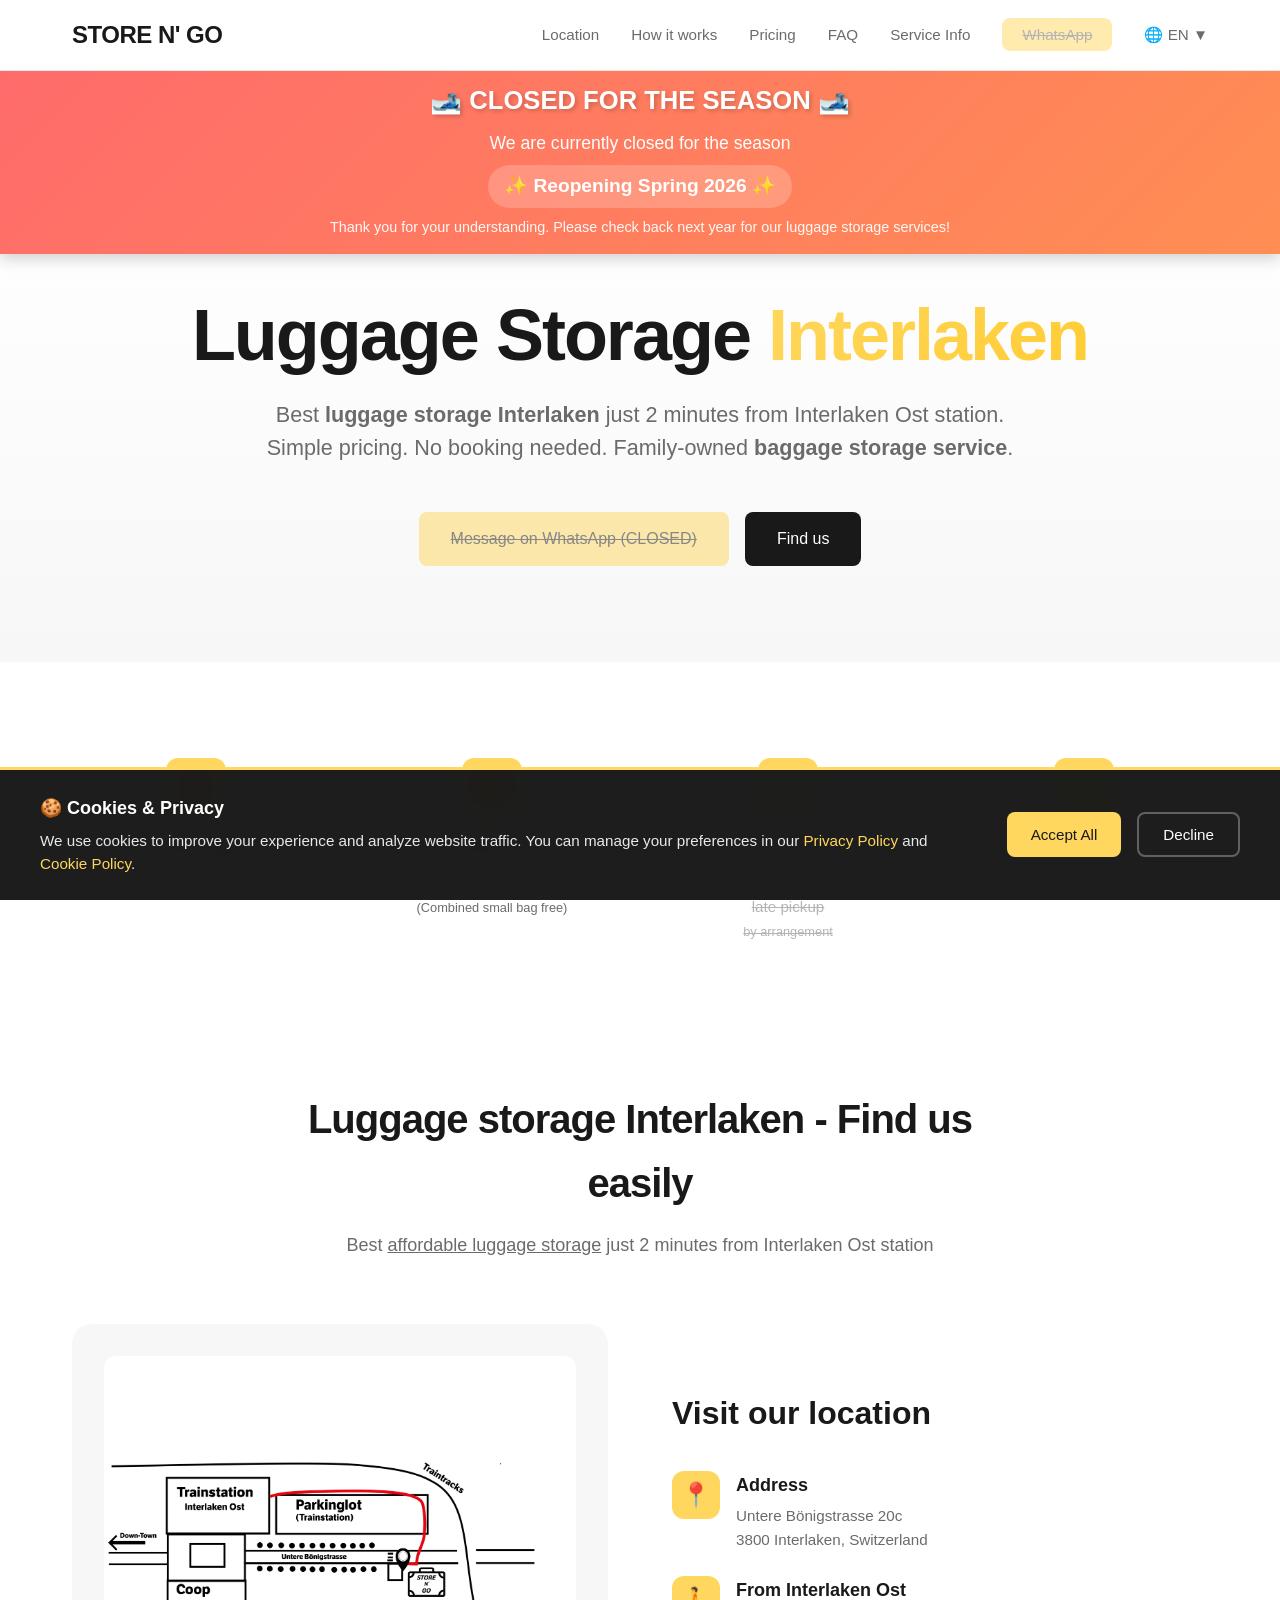
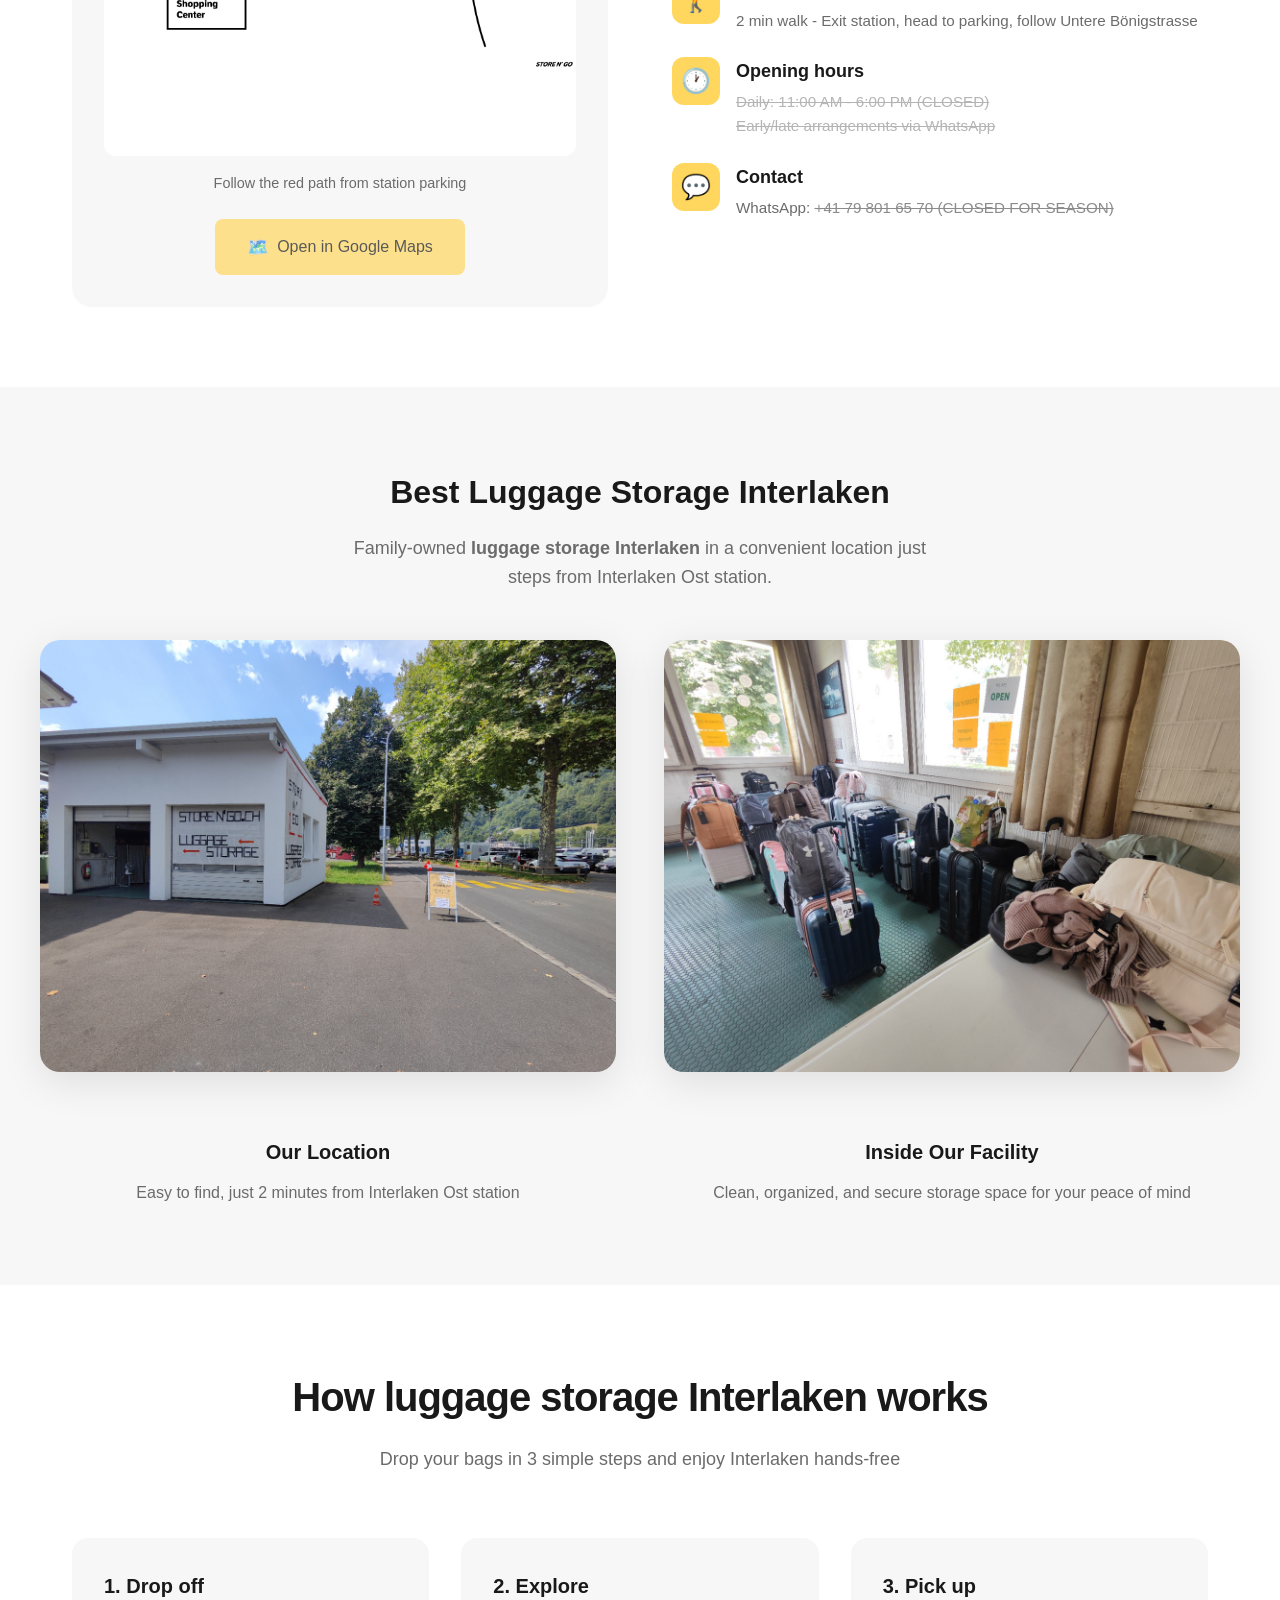
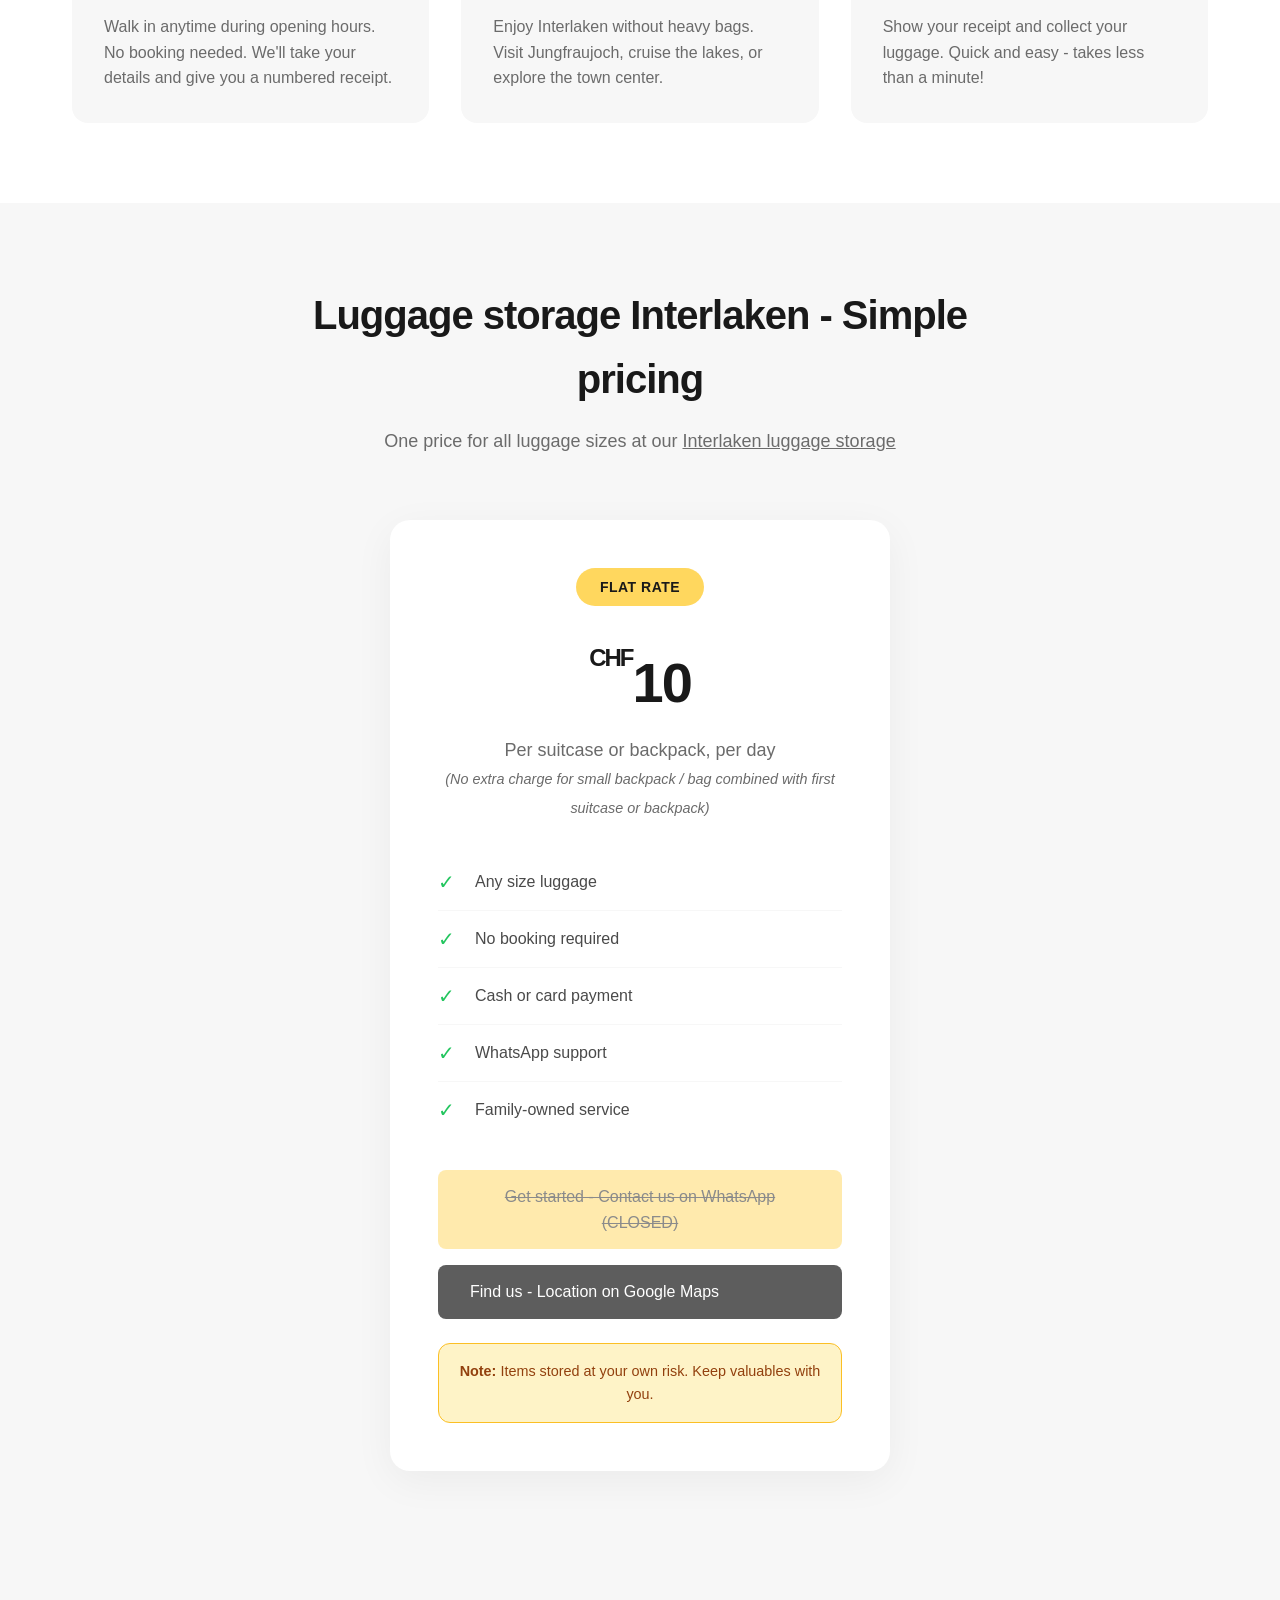
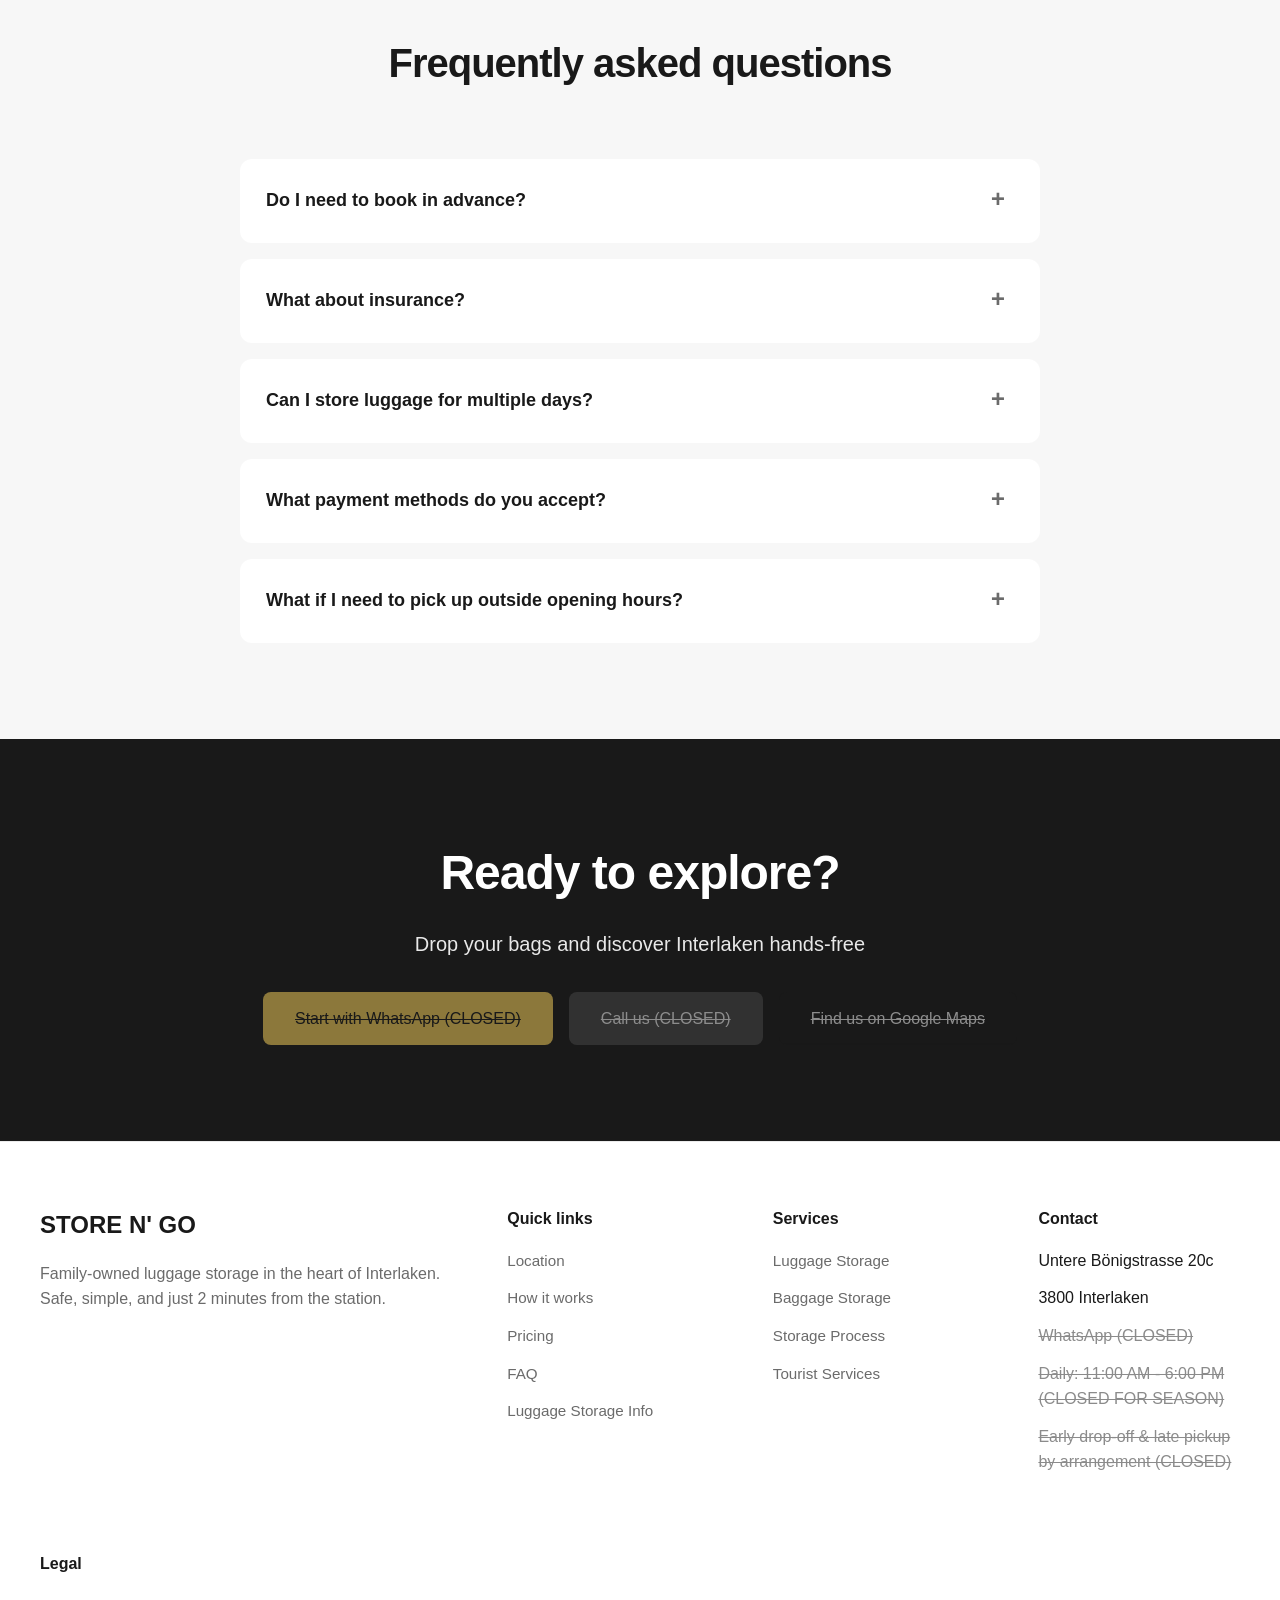
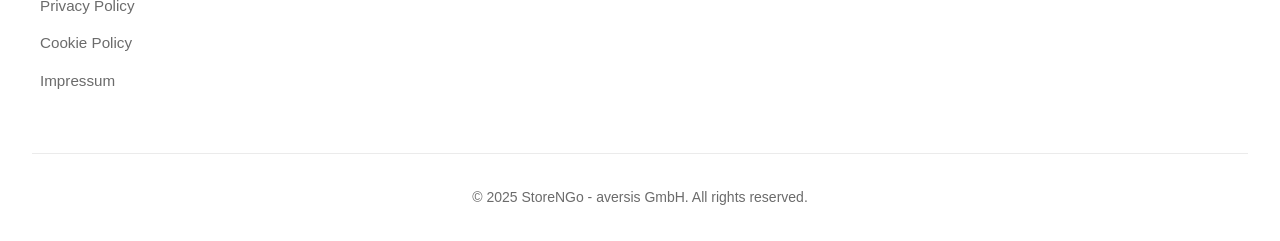
==== index.html @ 25ed2916 "Complete closure fixes and mobile optimization - Removed duplicate text from English banner - Added " ====
<!DOCTYPE html>
<html lang="en">
<head>
    <meta charset="UTF-8">
    <meta name="viewport" content="width=device-width, initial-scale=1.0, maximum-scale=5.0">
    <meta name="mobile-web-app-capable" content="yes">
    <meta name="apple-mobile-web-app-capable" content="yes">
    <title>Luggage Storage Interlaken | StoreNGo - From CHF 10 Small Bags Free | 2 Min from Station</title>
    <meta name="description" content="Best luggage storage Interlaken! CHF 10 per suitcase/backpack + small bags free. Just 2 minutes from Interlaken Ost station. Family-owned, safe storage, no booking required. Open daily 11am-6pm.">
    <meta name="keywords" content="luggage storage interlaken, baggage storage interlaken, interlaken luggage storage, luggage storage interlaken ost, bag storage interlaken, interlaken baggage storage, gepäckaufbewahrung interlaken, luggage lockers interlaken, suitcase storage interlaken, tourist luggage service">
    
    <!-- SEO Geographic Meta Tags -->
    <meta name="geo.region" content="CH-BE">
    <meta name="geo.placename" content="Interlaken">
    <meta name="geo.position" content="46.686312;7.863188">
    <meta name="ICBM" content="46.686312, 7.863188">
    
    <!-- Canonical Link -->
    <link rel="canonical" href="https://store-n-go.com">
    
    <!-- Google tag (gtag.js) -->
    <script async src="https://www.googletagmanager.com/gtag/js?id=AW-17403698472"></script>
    <script>
        window.dataLayer = window.dataLayer || [];
        function gtag(){dataLayer.push(arguments);}
        gtag('js', new Date());
        
        // Check cookie consent before initializing Google Analytics
        if (localStorage.getItem('cookieConsent') === 'accepted') {
            gtag('config', 'AW-17403698472');
        }
    </script>
    
    <!-- Favicon -->
    <link rel="icon" type="image/png" href="/favicon-96x96.png" sizes="96x96" />
    <link rel="icon" type="image/svg+xml" href="/favicon.svg" />
    <link rel="shortcut icon" href="/favicon.ico" />
    <link rel="apple-touch-icon" sizes="180x180" href="/apple-touch-icon.png" />
    <meta name="apple-mobile-web-app-title" content="StoreNGo" />
    <link rel="manifest" href="/site.webmanifest" />
    
    <!-- Open Graph Meta Tags -->
    <meta property="og:title" content="Luggage Storage Interlaken | StoreNGo - Best Bag Storage | From CHF 10 Small Bags Free">
    <meta property="og:description" content="Best luggage storage Interlaken just 2 minutes from Interlaken Ost station. CHF 10 per item + small bags free. Safe luggage storage Interlaken service.">
    <meta property="og:url" content="https://storengo.ch">
    <meta property="og:type" content="website">
    <meta property="og:image" content="https://storengo.ch/store-building.jpg">
    
    <!-- Schema.org Structured Data -->
    <script type="application/ld+json">
    {
        "@context": "https://schema.org",
        "@type": "LocalBusiness",
        "name": "StoreNGo Luggage Storage Interlaken",
        "url": "https://storengo.ch",
        "telephone": "+41798016570",
        "priceRange": "CHF 10",
        "currenciesAccepted": "CHF",
        "paymentAccepted": "Cash, Credit Card",
        "address": {
            "@type": "PostalAddress",
            "streetAddress": "Untere Bönigstrasse 20c",
            "addressLocality": "Interlaken",
            "postalCode": "3800",
            "addressCountry": "CH",
            "addressRegion": "Bern"
        },
        "geo": {
            "@type": "GeoCoordinates",
            "latitude": 46.686312,
            "longitude": 7.863188
        },
        "openingHoursSpecification": [{
            "@type": "OpeningHoursSpecification",
            "dayOfWeek": ["Monday", "Tuesday", "Wednesday", "Thursday", "Friday", "Saturday", "Sunday"],
            "opens": "11:00",
            "closes": "18:00"
        }],
        "aggregateRating": {
            "@type": "AggregateRating",
            "ratingValue": "5.0",
            "reviewCount": "15"
        },
        "description": "Safe luggage storage just 2 minutes from Interlaken Ost station. CHF 10 per bag. Early drop-off and late pickup possible via WhatsApp arrangement.",
        "image": "https://storengo.ch/store-building.jpg",
        "sameAs": [
            "https://wa.me/41798016570",
            "https://luggage-storage.ch",
            "https://interlaken-luggage.ch", 
            "https://luggage-storage-interlaken.ch"
        ],
        "serviceArea": {
            "@type": "GeoCircle",
            "geoMidpoint": {
                "@type": "GeoCoordinates",
                "latitude": 46.686312,
                "longitude": 7.863188
            },
            "geoRadius": "10000"
        },
        "hasOfferCatalog": {
            "@type": "OfferCatalog",
            "name": "Luggage Storage Services",
            "itemListElement": [{
                "@type": "Offer",
                "itemOffered": {
                    "@type": "Service",
                    "name": "Luggage Storage",
                    "description": "Secure daily luggage storage service"
                },
                "price": "10",
                "priceCurrency": "CHF",
                "availability": "https://schema.org/InStock"
            }]
        }
    }
    </script>
    
    <!-- Additional Tourism Schema -->
    <script type="application/ld+json">
    {
        "@context": "https://schema.org",
        "@type": "TouristInformationCenter", 
        "name": "Store N Go Luggage Storage Interlaken",
        "alternateName": ["StoreNGo", "Store'N'Go", "Luggage Storage Interlaken"],
        "url": "https://storengo.ch",
        "sameAs": [
            "https://luggage-storage.ch",
            "https://interlaken-luggage.ch", 
            "https://luggage-storage-interlaken.ch",
            "https://wa.me/41798016570"
        ],
        "serves": {
            "@type": "City",
            "name": "Interlaken",
            "containedInPlace": {
                "@type": "Country", 
                "name": "Switzerland"
            }
        },
        "keywords": "luggage storage, baggage storage, tourist services, Interlaken"
    }
    </script>
    
    <style>
        * {
            margin: 0;
            padding: 0;
            box-sizing: border-box;
        }
        
        :root {
            --yellow: #ffd75e;
            --yellow-hover: #ffcc33;
            --dark: #191919;
            --gray-dark: #4a4a4a;
            --gray: #6b6b6b;
            --gray-light: #f7f7f7;
            --white: #ffffff;
            --border-light: #f0f0f0;
            --max-width: 1200px;
        }
        
        body {
            font-family: -apple-system, BlinkMacSystemFont, "Segoe UI", Roboto, "Helvetica Neue", Arial, sans-serif;
            color: var(--dark);
            line-height: 1.6;
            overflow-x: hidden;
            -webkit-text-size-adjust: 100%;
            -ms-text-size-adjust: 100%;
        }
        
        /* Cookie Banner Styles */
        .cookie-banner {
            position: fixed;
            bottom: 0;
            left: 0;
            right: 0;
            background: rgba(25, 25, 25, 0.98);
            backdrop-filter: blur(10px);
            color: white;
            padding: 1.5rem 2rem;
            z-index: 10000;
            transform: translateY(100%);
            transition: transform 0.3s ease-in-out;
            border-top: 3px solid var(--yellow);
        }
        
        .cookie-banner.show {
            transform: translateY(0);
        }
        
        .cookie-banner-content {
            max-width: var(--max-width);
            margin: 0 auto;
            display: flex;
            align-items: center;
            justify-content: space-between;
            gap: 2rem;
        }
        
        .cookie-banner-text {
            flex: 1;
        }
        
        .cookie-banner-text h4 {
            font-size: 1.125rem;
            margin-bottom: 0.5rem;
            font-weight: 600;
        }
        
        .cookie-banner-text p {
            font-size: 0.95rem;
            color: rgba(255, 255, 255, 0.9);
            line-height: 1.5;
        }
        
        .cookie-banner-text a {
            color: var(--yellow);
            text-decoration: none;
        }
        
        .cookie-banner-text a:hover {
            text-decoration: underline;
        }
        
        .cookie-banner-buttons {
            display: flex;
            gap: 1rem;
            flex-shrink: 0;
        }
        
        .cookie-btn {
            padding: 0.75rem 1.5rem;
            border: none;
            border-radius: 8px;
            font-weight: 500;
            cursor: pointer;
            transition: all 0.2s;
            font-size: 0.95rem;
            white-space: nowrap;
        }
        
        .cookie-btn-accept {
            background: var(--yellow);
            color: var(--dark);
        }
        
        .cookie-btn-accept:hover {
            background: var(--yellow-hover);
            transform: translateY(-1px);
        }
        
        .cookie-btn-decline {
            background: transparent;
            color: white;
            border: 2px solid rgba(255, 255, 255, 0.3);
        }
        
        .cookie-btn-decline:hover {
            background: rgba(255, 255, 255, 0.1);
            border-color: rgba(255, 255, 255, 0.5);
        }
        
        @media (max-width: 768px) {
            .cookie-banner {
                padding: 1.25rem 1rem;
            }
            
            .cookie-banner-content {
                flex-direction: column;
                text-align: center;
                gap: 1.5rem;
            }
            
            .cookie-banner-buttons {
                width: 100%;
                justify-content: center;
                flex-wrap: wrap;
            }
            
            .cookie-btn {
                flex: 1;
                min-width: 120px;
            }
        }
        
        /* Navigation */
        nav {
            position: fixed;
            top: 0;
            width: 100%;
            background: rgba(255, 255, 255, 0.98);
            backdrop-filter: blur(10px);
            z-index: 1000;
            border-bottom: 1px solid rgba(0, 0, 0, 0.08);
        }
        
        .nav-container {
            max-width: var(--max-width);
            margin: 0 auto;
            padding: 1rem 2rem;
            display: flex;
            justify-content: space-between;
            align-items: center;
        }
        
        .logo {
            font-size: 1.5rem;
            font-weight: 700;
            letter-spacing: -0.5px;
            color: var(--dark);
            text-decoration: none;
            transition: color 0.2s;
        }
        
        .logo:hover {
            color: var(--gray-dark);
        }
        
        .nav-links {
            display: flex;
            gap: 2rem;
            list-style: none;
            align-items: center;
        }
        
        .nav-links a {
            color: var(--gray);
            text-decoration: none;
            font-size: 0.95rem;
            transition: color 0.2s;
        }
        
        .nav-links a:hover {
            color: var(--dark);
        }
        
        .nav-cta {
            background: var(--yellow);
            color: var(--dark);
            padding: 0.5rem 1.25rem;
            border-radius: 8px;
            text-decoration: none;
            font-weight: 500;
            transition: all 0.2s;
            font-size: 0.95rem;
        }
        
        .nav-cta:hover {
            background: var(--yellow-hover);
            transform: translateY(-1px);
        }
        
        /* Language Switcher */
        .language-switcher {
            position: relative;
            display: inline-block;
        }
        
        .lang-toggle {
            color: var(--dark);
            text-decoration: none;
            font-size: 0.9rem;
            cursor: pointer;
        }
        
        .lang-dropdown {
            display: none;
            position: absolute;
            top: 100%;
            right: 0;
            background: white;
            border: 1px solid #ddd;
            border-radius: 8px;
            box-shadow: 0 4px 6px rgba(0,0,0,0.1);
            min-width: 150px;
            z-index: 1000;
        }
        
        .language-switcher:hover .lang-dropdown {
            display: block;
        }
        
        .lang-option {
            display: block;
            padding: 8px 12px;
            color: var(--dark);
            text-decoration: none;
            font-size: 0.9rem;
            transition: background-color 0.2s;
        }
        
        .lang-option:hover {
            background-color: var(--gray-light);
        }
        
        .lang-option.active {
            background-color: var(--yellow);
            font-weight: 500;
        }
        
        /* Hero Section */
        .hero {
            margin-top: 80px;
            padding: 6rem 2rem;
            text-align: center;
            background: linear-gradient(to bottom, var(--white) 0%, var(--gray-light) 100%);
        }
        
        .hero-content {
            max-width: 900px;
            margin: 0 auto;
        }
        
        .hero h1 {
            font-size: clamp(2.5rem, 6vw, 4.5rem);
            font-weight: 700;
            line-height: 1.1;
            margin-bottom: 1.5rem;
            letter-spacing: -2px;
        }
        
        .hero h1 span {
            background: linear-gradient(135deg, var(--yellow) 0%, var(--yellow-hover) 100%);
            -webkit-background-clip: text;
            -webkit-text-fill-color: transparent;
            background-clip: text;
        }
        
        .hero-subtitle {
            font-size: 1.35rem;
            color: var(--gray);
            margin-bottom: 3rem;
            font-weight: 400;
            line-height: 1.5;
        }
        
        .hero-buttons {
            display: flex;
            gap: 1rem;
            justify-content: center;
            flex-wrap: wrap;
        }
        
        .btn {
            padding: 0.875rem 2rem;
            border-radius: 8px;
            text-decoration: none;
            font-weight: 500;
            transition: all 0.2s;
            display: inline-flex;
            align-items: center;
            gap: 0.5rem;
            font-size: 1rem;
        }
        
        .btn-primary {
            background: var(--yellow);
            color: var(--dark);
        }
        
        .btn-primary:hover {
            background: var(--yellow-hover);
            transform: translateY(-2px);
        }
        
        .btn-secondary {
            background: var(--dark);
            color: var(--white);
        }
        
        .btn-secondary:hover {
            background: var(--gray-dark);
            transform: translateY(-2px);
        }
        
        /* Features Grid */
        .features {
            padding: 4rem 2rem;
            max-width: var(--max-width);
            margin: 0 auto;
        }
        
        .features-grid {
            display: grid;
            grid-template-columns: repeat(4, 1fr);
            gap: 3rem;
            margin-top: 2rem;
        }
        
        .feature {
            text-align: center;
        }
        
        .feature-icon {
            width: 60px;
            height: 60px;
            margin: 0 auto 1rem;
            background: var(--yellow);
            border-radius: 12px;
            display: flex;
            align-items: center;
            justify-content: center;
            font-size: 1.5rem;
            color: var(--dark);
        }
        
        .feature-icon span {
            display: flex;
            align-items: center;
            justify-content: center;
        }
        
        @media (max-width: 768px) {
            .feature-icon {
                width: 80px;
                height: 80px;
                font-size: 2rem;
            }
        }
        
        .feature h3 {
            font-size: 1.125rem;
            margin-bottom: 0.5rem;
            font-weight: 600;
        }
        
        .feature p {
            color: var(--gray);
            font-size: 0.95rem;
        }
        
        /* Main Content Section */
        .content-section {
            padding: 5rem 2rem;
            max-width: var(--max-width);
            margin: 0 auto;
        }
        
        .section-header {
            max-width: 700px;
            margin: 0 auto 4rem;
            text-align: center;
        }
        
        .section-header h2 {
            font-size: 2.5rem;
            font-weight: 700;
            margin-bottom: 1rem;
            letter-spacing: -1px;
        }
        
        .section-header p {
            font-size: 1.125rem;
            color: var(--gray);
            line-height: 1.6;
        }
        
        /* Service Cards */
        .services-grid {
            display: grid;
            grid-template-columns: repeat(3, 1fr);
            gap: 2rem;
        }
        
        .service-card {
            background: var(--gray-light);
            border-radius: 16px;
            padding: 2rem;
            transition: all 0.3s;
            position: relative;
            overflow: hidden;
        }
        
        .service-card::before {
            content: '';
            position: absolute;
            top: 0;
            left: 0;
            right: 0;
            height: 4px;
            background: var(--yellow);
            transform: scaleX(0);
            transition: transform 0.3s;
            transform-origin: left;
        }
        
        .service-card:hover {
            transform: translateY(-4px);
            background: var(--yellow);
        }
        
        .service-card:hover::before {
            transform: scaleX(1);
        }
        
        .service-card:hover h3,
        .service-card:hover p {
            color: var(--dark);
        }
        
        .service-card h3 {
            font-size: 1.25rem;
            margin-bottom: 0.75rem;
            font-weight: 600;
            transition: color 0.3s;
        }
        
        .service-card p {
            color: var(--gray);
            line-height: 1.6;
            transition: color 0.3s;
        }
        
        /* Pricing Section */
        .pricing {
            background: var(--gray-light);
            padding: 5rem 2rem;
        }
        
        .pricing-container {
            max-width: 500px;
            margin: 0 auto;
            background: var(--white);
            border-radius: 20px;
            padding: 3rem;
            text-align: center;
            box-shadow: 0 10px 40px rgba(0, 0, 0, 0.05);
        }
        
        .price-tag {
            display: inline-block;
            background: var(--yellow);
            color: var(--dark);
            padding: 0.5rem 1.5rem;
            border-radius: 30px;
            font-weight: 600;
            margin-bottom: 2rem;
            font-size: 0.875rem;
            text-transform: uppercase;
            letter-spacing: 0.5px;
        }
        
        .price {
            font-size: 3.5rem;
            font-weight: 700;
            margin-bottom: 0.5rem;
            letter-spacing: -2px;
        }
        
        .price sup {
            font-size: 1.5rem;
            position: relative;
            top: -1rem;
        }
        
        .price-description {
            color: var(--gray);
            margin-bottom: 2rem;
            font-size: 1.125rem;
        }
        
        .price-features {
            list-style: none;
            text-align: left;
            margin-bottom: 2rem;
        }
        
        .price-features li {
            padding: 0.75rem 0;
            display: flex;
            align-items: center;
            gap: 0.75rem;
            color: var(--gray-dark);
            border-bottom: 1px solid var(--gray-light);
        }
        
        .price-features li:last-child {
            border-bottom: none;
        }
        
        .check {
            color: #22c55e;
            font-size: 1.25rem;
            margin-right: 8px;
        }
        
        .warning {
            background: #fef3c7;
            border: 1px solid #fbbf24;
            border-radius: 12px;
            padding: 1rem;
            margin-top: 1.5rem;
        }
        
        .warning p {
            color: #92400e;
            font-size: 0.9rem;
            margin: 0;
        }
        
        /* Location Section */
        .location {
            padding: 5rem 2rem;
            max-width: var(--max-width);
            margin: 0 auto;
        }
        
        .location-content {
            display: grid;
            grid-template-columns: 1fr 1fr;
            gap: 4rem;
            align-items: center;
        }
        
        .map-container {
            background: var(--gray-light);
            border-radius: 20px;
            padding: 2rem;
            text-align: center;
        }
        
        .map-placeholder {
            background: white;
            height: 400px;
            border-radius: 12px;
            display: flex;
            align-items: center;
            justify-content: center;
            color: var(--gray);
            margin-bottom: 1rem;
            overflow: hidden;
        }
        
        .map-placeholder img {
            width: 100%;
            height: 100%;
            object-fit: contain;
            border-radius: 12px;
        }
        
        @media (max-width: 768px) {
            .map-placeholder {
                height: 300px;
            }
        }
        
        .location-details h3 {
            font-size: 2rem;
            margin-bottom: 2rem;
            font-weight: 700;
        }
        
        .location-item {
            display: flex;
            gap: 1rem;
            margin-bottom: 1.5rem;
            align-items: start;
        }
        
        .location-icon {
            width: 48px;
            height: 48px;
            background: var(--yellow);
            border-radius: 12px;
            display: flex;
            align-items: center;
            justify-content: center;
            flex-shrink: 0;
            font-size: 1.25rem;
        }
        
        .location-icon span {
            display: flex;
            align-items: center;
            justify-content: center;
            line-height: 1;
        }
        
        @media (max-width: 768px) {
            .location-icon {
                width: 60px;
                height: 60px;
                font-size: 1.8rem;
            }
        }
        
        .location-text h4 {
            font-size: 1.125rem;
            margin-bottom: 0.25rem;
            font-weight: 600;
        }
        
        .location-text p {
            color: var(--gray);
            font-size: 0.95rem;
        }
        
        /* Our Store Section */
        .store-section {
            background: var(--gray-light);
            padding: 5rem 2rem;
        }
        
        .store-container {
            max-width: var(--max-width);
            margin: 0 auto;
            text-align: center;
        }
        
        .store-image {
            max-width: 600px;
            width: 100%;
            height: auto;
            border-radius: 20px;
            margin: 0 auto 2rem;
            box-shadow: 0 10px 40px rgba(0, 0, 0, 0.1);
        }
        
        .store-container h3 {
            font-size: 2rem;
            margin-bottom: 1rem;
            font-weight: 700;
        }
        
        .store-container p {
            font-size: 1.125rem;
            color: var(--gray);
            max-width: 600px;
            margin: 0 auto;
        }
        
        /* Store Images Grid */
        .store-images-grid {
            display: grid;
            grid-template-columns: 1fr 1fr;
            gap: 3rem;
            margin-top: 2rem;
        }
        
        .store-image-item {
            text-align: center;
        }
        
        .store-image-item h4 {
            font-size: 1.25rem;
            font-weight: 600;
            margin: 1.5rem 0 0.75rem;
            color: var(--dark);
        }
        
        .store-image-item p {
            font-size: 1rem;
            color: var(--gray);
            margin: 0;
        }
        
        @media (max-width: 768px) {
            .store-images-grid {
                grid-template-columns: 1fr;
                gap: 2rem;
            }
        }
        
        /* FAQ Section */
        .faq {
            background: var(--gray-light);
            padding: 5rem 2rem;
        }
        
        .faq-container {
            max-width: 800px;
            margin: 0 auto;
        }
        
        .faq-item {
            background: var(--white);
            border-radius: 12px;
            margin-bottom: 1rem;
            overflow: hidden;
            transition: all 0.3s;
            border: 2px solid transparent;
        }
        
        .faq-item:hover {
            border-color: var(--yellow);
            transform: translateY(-2px);
            box-shadow: 0 8px 20px rgba(255, 215, 94, 0.2);
        }
        
        .faq-question {
            padding: 1.5rem;
            cursor: pointer;
            display: flex;
            justify-content: space-between;
            align-items: center;
            font-weight: 600;
            font-size: 1.125rem;
            transition: all 0.3s;
            position: relative;
            overflow: hidden;
        }
        
        .faq-question::before {
            content: '';
            position: absolute;
            top: 0;
            left: -100%;
            width: 100%;
            height: 100%;
            background: var(--yellow);
            transition: left 0.3s;
            z-index: 0;
        }
        
        .faq-question:hover::before {
            left: 0;
        }
        
        .faq-question:hover {
            color: var(--dark);
        }
        
        .faq-question span {
            position: relative;
            z-index: 1;
        }
        
        .faq-question:hover .faq-toggle {
            color: var(--dark);
            background: var(--white);
        }
        
        .faq-toggle {
            font-size: 1.5rem;
            color: var(--gray);
            transition: all 0.3s;
            width: 32px;
            height: 32px;
            display: flex;
            align-items: center;
            justify-content: center;
            border-radius: 50%;
            position: relative;
            z-index: 1;
            flex-shrink: 0;
            line-height: 0;
            padding: 0;
            text-align: center;
            font-family: monospace;
        }
        
        .faq-item.active .faq-question {
            background: var(--yellow);
            color: var(--dark);
        }
        
        .faq-item.active .faq-question::before {
            left: 0;
        }
        
        .faq-item.active .faq-toggle {
            transform: rotate(45deg);
            color: var(--dark);
            background: var(--white);
        }
        
        .faq-answer {
            padding: 0 1.5rem;
            max-height: 0;
            overflow: hidden;
            transition: all 0.3s;
            color: var(--gray);
            line-height: 1.7;
        }
        
        .faq-item.active .faq-answer {
            padding: 0 1.5rem 1.5rem;
            max-height: 500px;
            background: linear-gradient(to bottom, rgba(255, 215, 94, 0.05) 0%, transparent 100%);
        }
        
        /* CTA Section */
        .cta {
            padding: 6rem 2rem;
            text-align: center;
            background: var(--dark);
            color: var(--white);
        }
        
        .cta h2 {
            font-size: 3rem;
            margin-bottom: 1rem;
            font-weight: 700;
            letter-spacing: -1px;
        }
        
        .cta p {
            font-size: 1.25rem;
            margin-bottom: 2rem;
            opacity: 0.9;
        }
        
        /* Footer */
        footer {
            background: var(--white);
            padding: 4rem 2rem 2rem;
            border-top: 1px solid rgba(0, 0, 0, 0.08);
        }
        
        .footer-content {
            max-width: var(--max-width);
            margin: 0 auto;
            display: grid;
            grid-template-columns: 2fr 1fr 1fr 1fr;
            gap: 4rem;
            margin-bottom: 3rem;
        }
        
        .footer-brand h3 {
            font-size: 1.5rem;
            margin-bottom: 1rem;
            font-weight: 700;
        }
        
        .footer-brand p {
            color: var(--gray);
            line-height: 1.6;
            margin-bottom: 1.5rem;
        }
        
        .footer-section h4 {
            font-size: 1rem;
            margin-bottom: 1rem;
            font-weight: 600;
        }
        
        .footer-section ul {
            list-style: none;
        }
        
        .footer-section li {
            margin-bottom: 0.75rem;
        }
        
        .footer-section a {
            color: var(--gray);
            text-decoration: none;
            font-size: 0.95rem;
            transition: color 0.2s;
        }
        
        .footer-section a:hover {
            color: var(--dark);
        }
        
        .footer-bottom {
            text-align: center;
            padding-top: 2rem;
            border-top: 1px solid rgba(0, 0, 0, 0.08);
            color: var(--gray);
            font-size: 0.875rem;
        }
        
        /* Mobile Menu */
        .mobile-menu-btn {
            display: none;
            background: var(--yellow);
            border: none;
            cursor: pointer;
            padding: 8px 12px;
            border-radius: 8px;
            font-size: 1.5rem;
            line-height: 1;
            color: var(--dark);
        }
        
        @media (max-width: 768px) {
            .mobile-menu-btn {
                display: block;
            }
        }
        
        /* Responsive */
        @media (max-width: 768px) {
            html {
                font-size: 16px;
            }
            
            body {
                font-size: 16px;
            }
            
            .nav-container {
                padding: 1rem;
            }
            
            .nav-links {
                display: none;
                position: absolute;
                top: 100%;
                left: 0;
                right: 0;
                background: white;
                flex-direction: column;
                padding: 20px;
                box-shadow: 0 4px 20px rgba(0,0,0,0.1);
                z-index: 1000;
            }
            
            .nav-links.active {
                display: flex;
            }
            
            .nav-links a {
                padding: 12px 0;
                font-size: 1.1rem;
                color: var(--gray-dark);
                border-bottom: 1px solid var(--border-light);
            }
            
            .nav-cta {
                margin-top: 15px;
                text-align: center;
                width: 100%;
            }
            
            .mobile-menu-btn {
                display: block;
            }
            
            .hero {
                padding: 3rem 1rem;
                margin-top: 100px; /* Extra space for banner on mobile */
            }
            
            .banner-spacer {
                height: 220px !important; /* More space on mobile */
            }
            
            .hero h1 {
                font-size: 2rem;
                letter-spacing: -1px;
            }
            
            .hero-subtitle {
                font-size: 1rem;
                margin-bottom: 2rem;
            }
            
            .hero-buttons {
                flex-direction: column;
                gap: 1rem;
            }
            
            .btn {
                width: 100%;
                padding: 1.2rem 2rem;
                font-size: 1.1rem;
                font-weight: 600;
            }
            
            .features-grid {
                grid-template-columns: repeat(2, 1fr);
                gap: 1.5rem;
                padding: 0 1rem;
            }
            
            .feature-icon {
                width: 80px;
                height: 80px;
                font-size: 2.2rem;
            }
            
            .feature-icon span {
                font-size: 2.2rem;
            }
            
            .feature h3 {
                font-size: 1.1rem;
            }
            
            .feature p {
                font-size: 0.9rem;
            }
            
            .services-grid {
                grid-template-columns: 1fr;
                gap: 1.5rem;
            }
            
            .service-card {
                padding: 1.5rem;
            }
            
            .section-header h2 {
                font-size: 2rem;
            }
            
            .section-header p {
                font-size: 1rem;
                padding: 0 1rem;
            }
            
            .location-content {
                grid-template-columns: 1fr;
                gap: 2rem;
            }
            
            .location-icon {
                width: 65px;
                height: 65px;
                font-size: 2rem;
            }
            
            .location-icon span {
                font-size: 2rem;
            }
            
            .location-text h4 {
                font-size: 1.1rem;
            }
            
            .location-text p {
                font-size: 1rem;
            }
            
            .pricing-container {
                padding: 2rem 1.5rem;
                margin: 0 1rem;
            }
            
            .price {
                font-size: 3rem;
            }
            
            .faq-container {
                padding: 0 1rem;
            }
            
            .faq-question {
                padding: 1.25rem;
                font-size: 1rem;
            }
            
            .faq-toggle {
                width: 36px;
                height: 36px;
                font-size: 1.8rem;
            }
            
            .faq-answer {
                font-size: 0.95rem;
                line-height: 1.6;
            }
            
            .cta {
                padding: 4rem 1rem;
            }
            
            .cta h2 {
                font-size: 2rem;
            }
            
            .cta p {
                font-size: 1.1rem;
            }
            
            .footer-content {
                grid-template-columns: 1fr;
                gap: 2rem;
                text-align: left;
                padding: 0 1rem;
            }
            
            .content-section {
                padding: 3rem 1rem;
            }
            
            .pricing {
                padding: 3rem 0;
            }
            
            .faq {
                padding: 3rem 0;
            }
            
            .store-section {
                padding: 3rem 1rem;
            }
        }
    </style>
</head>
<body>
    <!-- Season Closed Alert Banner -->
    <div style="background: linear-gradient(135deg, #ff6b6b 0%, #ff8e53 100%); color: white; padding: 15px; text-align: center; position: fixed; top: 65px; left: 0; right: 0; z-index: 999; box-shadow: 0 4px 15px rgba(0,0,0,0.2); font-family: -apple-system, BlinkMacSystemFont, 'Segoe UI', Roboto, 'Helvetica Neue', Arial, sans-serif;">
        <div style="max-width: 1200px; margin: 0 auto;">
            <h2 style="margin: 0 0 8px 0; font-size: 1.6rem; font-weight: 700; text-shadow: 2px 2px 4px rgba(0,0,0,0.2);">🎿 CLOSED FOR THE SEASON 🎿</h2>
            <p style="margin: 0; font-size: 1.1rem; font-weight: 500;">We are currently closed for the season</p>
            <p style="margin: 8px 0 0 0; font-size: 1.2rem; font-weight: 600; background: rgba(255,255,255,0.2); display: inline-block; padding: 6px 16px; border-radius: 25px;">✨ Reopening Spring 2026 ✨</p>
            <p style="margin: 8px 0 0 0; font-size: 0.9rem; opacity: 0.95;">Thank you for your understanding. Please check back next year for our luggage storage services!</p>
        </div>
    </div>
    
    <!-- Add padding to body to account for fixed banner -->
    <div style="height: 120px;" class="banner-spacer"></div>
    
    <!-- Cookie Banner -->
    <div class="cookie-banner" id="cookieBanner">
        <div class="cookie-banner-content">
            <div class="cookie-banner-text">
                <h4>🍪 Cookies & Privacy</h4>
                <p>We use cookies to improve your experience and analyze website traffic. You can manage your preferences in our <a href="/privacy-policy.html">Privacy Policy</a> and <a href="/cookie-policy.html">Cookie Policy</a>.</p>
            </div>
            <div class="cookie-banner-buttons">
                <button class="cookie-btn cookie-btn-accept" onclick="acceptCookies()">Accept All</button>
                <button class="cookie-btn cookie-btn-decline" onclick="declineCookies()">Decline</button>
            </div>
        </div>
    </div>

    <!-- Navigation -->
    <nav>
        <div class="nav-container">
            <a href="#" class="logo">STORE N' GO</a>
            <ul class="nav-links">
                <li><a href="#location">Location</a></li>
                <li><a href="#how">How it works</a></li>
                <li><a href="#pricing">Pricing</a></li>
                <li><a href="#faq">FAQ</a></li>
                <li><a href="/luggage-storage-interlaken.html">Service Info</a></li>
                <li><a href="#" class="nav-cta" style="opacity: 0.5; cursor: not-allowed; text-decoration: line-through;" onclick="alert('Sorry, we are closed for the season. Reopening Spring 2026!'); return false;">WhatsApp</a></li>
                <li class="language-switcher">
                    <a href="#" class="lang-toggle">🌐 EN ▼</a>
                    <div class="lang-dropdown">
                        <a href="/" class="lang-option active">🇬🇧 English</a>
                        <a href="/de/" class="lang-option">🇩🇪 Deutsch</a>
                        <a href="/it/" class="lang-option">🇮🇹 Italiano</a>
                        <a href="/fr/" class="lang-option">🇫🇷 Français</a>
                        <a href="/es/" class="lang-option">🇪🇸 Español</a>
                    </div>
                </li>
            </ul>
            <button class="mobile-menu-btn">
                <span style="font-size: 1.5rem; line-height: 1;">☰</span>
            </button>
        </div>
    </nav>

    <!-- Hero Section -->
    <section class="hero">
        <div class="hero-content">
            <h1>Luggage Storage <span>Interlaken</span></h1>
            <p class="hero-subtitle">
                Best <strong>luggage storage Interlaken</strong> just 2 minutes from Interlaken Ost station.<br>
                Simple pricing. No booking needed. Family-owned <strong>baggage storage service</strong>.
            </p>
            <div class="hero-buttons">
                <a href="#" class="btn btn-primary" style="opacity: 0.5; cursor: not-allowed; text-decoration: line-through;" onclick="alert('Sorry, we are closed for the season. Reopening Spring 2026!'); return false;">
                    Message on WhatsApp (CLOSED)
                </a>
                <a href="#location" class="btn btn-secondary">
                    Find us
                </a>
            </div>
        </div>
    </section>

    <!-- Quick Features -->
    <section class="features">
        <div class="features-grid">
            <div class="feature">
                <div class="feature-icon">
                    <span style="font-size: 1.8rem; line-height: 1;">🚶</span>
                </div>
                <h3>2 min walk</h3>
                <p>From Interlaken Ost</p>
            </div>
            <div class="feature">
                <div class="feature-icon">
                    <span style="font-size: 1.2rem; font-weight: 900; line-height: 1;">CHF</span>
                </div>
                <h3>CHF 10</h3>
                <p>Per bag per day<br><small style="color: var(--gray); font-size: 0.8rem;">(Combined small bag free)</small></p>
            </div>
            <div class="feature">
                <div class="feature-icon">
                    <span style="font-size: 1.8rem; line-height: 1;">🕐</span>
                </div>
                <h3 style="opacity: 0.5; text-decoration: line-through;">11am - 6pm (CLOSED)</h3>
                <p style="opacity: 0.5; text-decoration: line-through;">Early drop-off &<br>late pickup<br><small style="color: var(--gray); font-size: 0.8rem;">by arrangement</small></p>
            </div>
            <div class="feature">
                <div class="feature-icon">
                    <span style="font-size: 1.8rem; line-height: 1;">⭐</span>
                </div>
                <h3>5.0 rating</h3>
                <p>20+ reviews</p>
            </div>
        </div>
    </section>

    <!-- Location -->
    <section class="location" id="location">
        <div class="section-header">
            <h2>Luggage storage Interlaken - Find us easily</h2>
            <p>Best <a href="#pricing" title="Luggage storage Interlaken pricing" style="color: var(--gray); text-decoration: underline;">affordable luggage storage</a> just 2 minutes from Interlaken Ost station</p>
        </div>
        
        <div class="location-content">
            <div class="map-container">
                <div class="map-placeholder">
                    <img src="karte-storengo.png" alt="Interlaken luggage storage map - walking directions from Interlaken Ost station to StoreNGo baggage storage - 2 minute route guide for tourists" style="width: 100%; height: 100%; object-fit: contain; border-radius: 12px;">
                </div>
                <p style="color: var(--gray); font-size: 0.9rem; margin-bottom: 1.5rem;">Follow the red path from station parking</p>
                <a href="#" class="btn btn-primary" style="display: inline-flex; align-items: center; gap: 0.5rem; opacity: 0.7; cursor: not-allowed;" onclick="alert('We are closed for the season, but you can still view our location for future reference.'); window.open('https://maps.app.goo.gl/u3aZMyUW5fThFyPS7', '_blank'); return false;">
                    <span style="font-size: 1.1rem;">🗺️</span>
                    Open in Google Maps
                </a>
            </div>
            
            <div class="location-details">
                <h3>Visit our location</h3>
                
                <div class="location-item">
                    <div class="location-icon">
                        <span style="font-size: 1.5rem;">📍</span>
                    </div>
                    <div class="location-text">
                        <h4>Address</h4>
                        <p>Untere Bönigstrasse 20c<br>3800 Interlaken, Switzerland</p>
                    </div>
                </div>
                
                <div class="location-item">
                    <div class="location-icon">
                        <span style="font-size: 1.5rem;">🚶</span>
                    </div>
                    <div class="location-text">
                        <h4>From Interlaken Ost</h4>
                        <p>2 min walk - Exit station, head to parking, follow Untere Bönigstrasse</p>
                    </div>
                </div>
                
                <div class="location-item">
                    <div class="location-icon">
                        <span style="font-size: 1.5rem;">🕐</span>
                    </div>
                    <div class="location-text">
                        <h4>Opening hours</h4>
                        <p style="opacity: 0.5; text-decoration: line-through;">Daily: 11:00 AM - 6:00 PM (CLOSED)<br>Early/late arrangements via WhatsApp</p>
                    </div>
                </div>
                
                <div class="location-item">
                    <div class="location-icon">
                        <span style="font-size: 1.5rem;">💬</span>
                    </div>
                    <div class="location-text">
                        <h4>Contact</h4>
                        <p>WhatsApp: <span style="color: var(--dark); opacity: 0.5; text-decoration: line-through;">+41 79 801 65 70 (CLOSED FOR SEASON)</span></p>
                    </div>
                </div>
            </div>
        </div>
    </section>

    <!-- Our Store -->
    <section class="store-section">
        <div class="store-container">
            <h3>Best Luggage Storage Interlaken</h3>
            <p style="margin-bottom: 3rem;">Family-owned <strong>luggage storage Interlaken</strong> in a convenient location just steps from Interlaken Ost station.</p>
            
            <div class="store-images-grid">
                <div class="store-image-item">
                    <img src="store-building.jpg" alt="StoreNGo luggage storage building Interlaken - professional baggage storage service near Interlaken Ost train station - secure tourist luggage solutions" class="store-image">
                    <h4>Our Location</h4>
                    <p>Easy to find, just 2 minutes from Interlaken Ost station</p>
                </div>
                <div class="store-image-item">
                    <img src="storage_inside.jpg" alt="Inside StoreNGo luggage storage facility Interlaken - secure organized storage area with professional luggage handling and safe storage compartments" class="store-image">
                    <h4>Inside Our Facility</h4>
                    <p>Clean, organized, and secure storage space for your peace of mind</p>
                </div>
            </div>
        </div>
    </section>

    <!-- How it Works -->
    <section class="content-section" id="how">
        <div class="section-header">
            <h2>How luggage storage Interlaken works</h2>
            <p>Drop your bags in 3 simple steps and enjoy Interlaken hands-free</p>
        </div>
        
        <div class="services-grid">
            <div class="service-card">
                <h3>1. Drop off</h3>
                <p>Walk in anytime during opening hours. No booking needed. We'll take your details and give you a numbered receipt.</p>
            </div>
            <div class="service-card">
                <h3>2. Explore</h3>
                <p>Enjoy Interlaken without heavy bags. Visit Jungfraujoch, cruise the lakes, or explore the town center.</p>
            </div>
            <div class="service-card">
                <h3>3. Pick up</h3>
                <p>Show your receipt and collect your luggage. Quick and easy - takes less than a minute!</p>
            </div>
        </div>
    </section>

    <!-- Pricing -->
    <section class="pricing" id="pricing">
        <div class="section-header">
            <h2>Luggage storage Interlaken - Simple pricing</h2>
            <p>One price for all luggage sizes at our <a href="#location" title="Luggage storage location near Interlaken Ost" style="color: var(--gray); text-decoration: underline;">Interlaken luggage storage</a></p>
        </div>
        
        <div class="pricing-container">
            <span class="price-tag">Flat Rate</span>
            <div class="price">
                <sup>CHF</sup>10
            </div>
            <p class="price-description">Per suitcase or backpack, per day<br>
            <small style="color: var(--gray); font-size: 0.9rem; font-style: italic;">(No extra charge for small backpack / bag combined with first suitcase or backpack)</small></p>
            
            <ul class="price-features">
                <li><span class="check">✓</span> Any size luggage</li>
                <li><span class="check">✓</span> No booking required</li>
                <li><span class="check">✓</span> Cash or card payment</li>
                <li><span class="check">✓</span> WhatsApp support</li>
                <li><span class="check">✓</span> Family-owned service</li>
            </ul>
            
            <div style="display: flex; gap: 1rem; flex-wrap: wrap;">
                <a href="#" class="btn btn-primary" style="flex: 1; min-width: 200px; opacity: 0.5; cursor: not-allowed; text-decoration: line-through;" onclick="alert('Sorry, we are closed for the season. Reopening Spring 2026!'); return false;">
                    Get started - Contact us on WhatsApp (CLOSED)
                </a>
                <a href="#" class="btn btn-secondary" style="flex: 1; min-width: 200px; opacity: 0.7; cursor: not-allowed;" onclick="alert('We are closed for the season, but you can still view our location for future reference.'); window.open('https://maps.app.goo.gl/u3aZMyUW5fThFyPS7', '_blank'); return false;">
                    Find us - Location on Google Maps
                </a>
            </div>
            
            <div class="warning">
                <p><strong>Note:</strong> Items stored at your own risk. Keep valuables with you.</p>
            </div>
        </div>
    </section>

    <!-- FAQ -->
    <section class="faq" id="faq">
        <div class="section-header">
            <h2>Frequently asked questions</h2>
        </div>
        
        <div class="faq-container">
            <div class="faq-item">
                <div class="faq-question">
                    <span>Do I need to book in advance?</span>
                    <span class="faq-toggle">+</span>
                </div>
                <div class="faq-answer">
                    <span style="opacity: 0.5; text-decoration: line-through;">No booking necessary! Just walk in during our opening hours (11am - 6pm daily). We always have space available.</span> <strong style="color: #ff6b6b;">Currently closed for the season - Reopening Spring 2026!</strong>
                </div>
            </div>
            
            <div class="faq-item">
                <div class="faq-question">
                    <span>What about insurance?</span>
                    <span class="faq-toggle">+</span>
                </div>
                <div class="faq-answer">
                    Items are stored at your own risk. While our storage area is secure, we recommend keeping valuables, passports, and important documents with you.
                </div>
            </div>
            
            <div class="faq-item">
                <div class="faq-question">
                    <span>Can I store luggage for multiple days?</span>
                    <span class="faq-toggle">+</span>
                </div>
                <div class="faq-answer">
                    Yes! The rate is CHF 10 per day per item. For longer stays, please contact us via WhatsApp to discuss arrangements.
                </div>
            </div>
            
            <div class="faq-item">
                <div class="faq-question">
                    <span>What payment methods do you accept?</span>
                    <span class="faq-toggle">+</span>
                </div>
                <div class="faq-answer">
                    We accept cash (CHF) and major credit/debit cards. Payment is required when you drop off your luggage.
                </div>
            </div>
            
            <div class="faq-item">
                <div class="faq-question">
                    <span>What if I need to pick up outside opening hours?</span>
                    <span class="faq-toggle">+</span>
                </div>
                <div class="faq-answer">
                    We can arrange early drop-off or late pick-up by special arrangement. WhatsApp us at +41 79 801 65 70 to coordinate.
                </div>
            </div>
        </div>
    </section>

    <!-- CTA -->
    <section class="cta">
        <h2>Ready to explore?</h2>
        <p>Drop your bags and discover Interlaken hands-free</p>
        <div class="hero-buttons">
            <a href="#" class="btn btn-primary" style="opacity: 0.5; cursor: not-allowed; text-decoration: line-through;" onclick="alert('Sorry, we are closed for the season. Reopening Spring 2026!'); return false;">
                Start with WhatsApp (CLOSED)
            </a>
            <a href="#" class="btn btn-secondary" style="background: var(--gray-dark); opacity: 0.5; cursor: not-allowed; text-decoration: line-through;" onclick="alert('Sorry, we are closed for the season. Reopening Spring 2026!'); return false;">
                Call us (CLOSED)
            </a>
            <a href="#" class="btn btn-secondary" style="opacity: 0.5; cursor: not-allowed; text-decoration: line-through;" onclick="alert('We are closed for the season, but you can still view our location for future reference.'); window.open('https://maps.app.goo.gl/u3aZMyUW5fThFyPS7', '_blank'); return false;">
                Find us on Google Maps
            </a>
        </div>
    </section>

    <!-- Footer -->
    <footer>
        <div class="footer-content">
            <div class="footer-brand">
                <h3>STORE N' GO</h3>
                <p>Family-owned luggage storage in the heart of Interlaken. Safe, simple, and just 2 minutes from the station.</p>
            </div>
            
            <div class="footer-section">
                <h4>Quick links</h4>
                <ul>
                    <li><a href="#location" title="Find our luggage storage location">Location</a></li>
                    <li><a href="#how" title="How luggage storage works">How it works</a></li>
                    <li><a href="#pricing" title="Luggage storage Interlaken pricing">Pricing</a></li>
                    <li><a href="#faq" title="Luggage storage questions">FAQ</a></li>
                    <li><a href="/luggage-storage-interlaken.html" title="Detailed service information">Luggage Storage Info</a></li>
                </ul>
            </div>
            
            <div class="footer-section">
                <h4>Services</h4>
                <ul>
                    <li><a href="#pricing" title="Luggage storage Interlaken pricing">Luggage Storage</a></li>
                    <li><a href="#location" title="Baggage storage near Interlaken Ost">Baggage Storage</a></li>
                    <li><a href="#how" title="Storage process explained">Storage Process</a></li>
                    <li><a href="#faq" title="Tourist luggage solutions">Tourist Services</a></li>
                </ul>
            </div>
            
            <div class="footer-section">
                <h4>Contact</h4>
                <ul>
                    <li>Untere Bönigstrasse 20c</li>
                    <li>3800 Interlaken</li>
                    <li><span style="opacity: 0.5; text-decoration: line-through;">WhatsApp (CLOSED)</span></li>
                    <li style="opacity: 0.5; text-decoration: line-through;">Daily: 11:00 AM - 6:00 PM (CLOSED FOR SEASON)</li>
                    <li style="opacity: 0.5; text-decoration: line-through;">Early drop-off & late pickup by arrangement (CLOSED)</li>
                </ul>
            </div>
            
            <div class="footer-section">
                <h4>Legal</h4>
                <ul>
                    <li><a href="/privacy-policy.html">Privacy Policy</a></li>
                    <li><a href="/cookie-policy.html">Cookie Policy</a></li>
                    <li><a href="/impressum.html">Impressum</a></li>
                </ul>
            </div>
        </div>
        
        <div class="footer-bottom">
            <p>© 2025 StoreNGo - aversis GmbH. All rights reserved.</p>
        </div>
    </footer>

    <script>
        // Cookie Banner Management
        function showCookieBanner() {
            const banner = document.getElementById('cookieBanner');
            const consent = localStorage.getItem('cookieConsent');
            
            if (!consent) {
                setTimeout(() => {
                    banner.classList.add('show');
                }, 1000);
            }
        }

        function acceptCookies() {
            localStorage.setItem('cookieConsent', 'accepted');
            hideCookieBanner();
            
            // Initialize Google Analytics
            if (typeof gtag !== 'undefined') {
                gtag('config', 'AW-17403698472');
            }
        }

        function declineCookies() {
            localStorage.setItem('cookieConsent', 'declined');
            hideCookieBanner();
            
            // Disable Google Analytics
            window['ga-disable-AW-17403698472'] = true;
        }

        function hideCookieBanner() {
            const banner = document.getElementById('cookieBanner');
            banner.classList.remove('show');
        }

        // Initialize cookie banner on page load
        document.addEventListener('DOMContentLoaded', function() {
            showCookieBanner();
        });

        // FAQ Toggle
        document.querySelectorAll('.faq-question').forEach(question => {
            question.addEventListener('click', () => {
                const item = question.parentElement;
                const wasActive = item.classList.contains('active');
                
                // Close all items
                document.querySelectorAll('.faq-item').forEach(faqItem => {
                    faqItem.classList.remove('active');
                });
                
                // Open clicked item if it wasn't active
                if (!wasActive) {
                    item.classList.add('active');
                }
            });
        });
        
        // Smooth scrolling
        document.querySelectorAll('a[href^="#"]').forEach(anchor => {
            anchor.addEventListener('click', function (e) {
                e.preventDefault();
                const target = document.querySelector(this.getAttribute('href'));
                if (target) {
                    target.scrollIntoView({
                        behavior: 'smooth',
                        block: 'start'
                    });
                }
            });
        });
        
        // Mobile menu
        document.querySelector('.mobile-menu-btn').addEventListener('click', function() {
            const navLinks = document.querySelector('.nav-links');
            navLinks.classList.toggle('active');
        });
        
        // Logo click to top
        document.querySelector('.logo').addEventListener('click', function(e) {
            e.preventDefault();
            window.scrollTo({
                top: 0,
                behavior: 'smooth'
            });
        });
    </script>
</body>
</html>
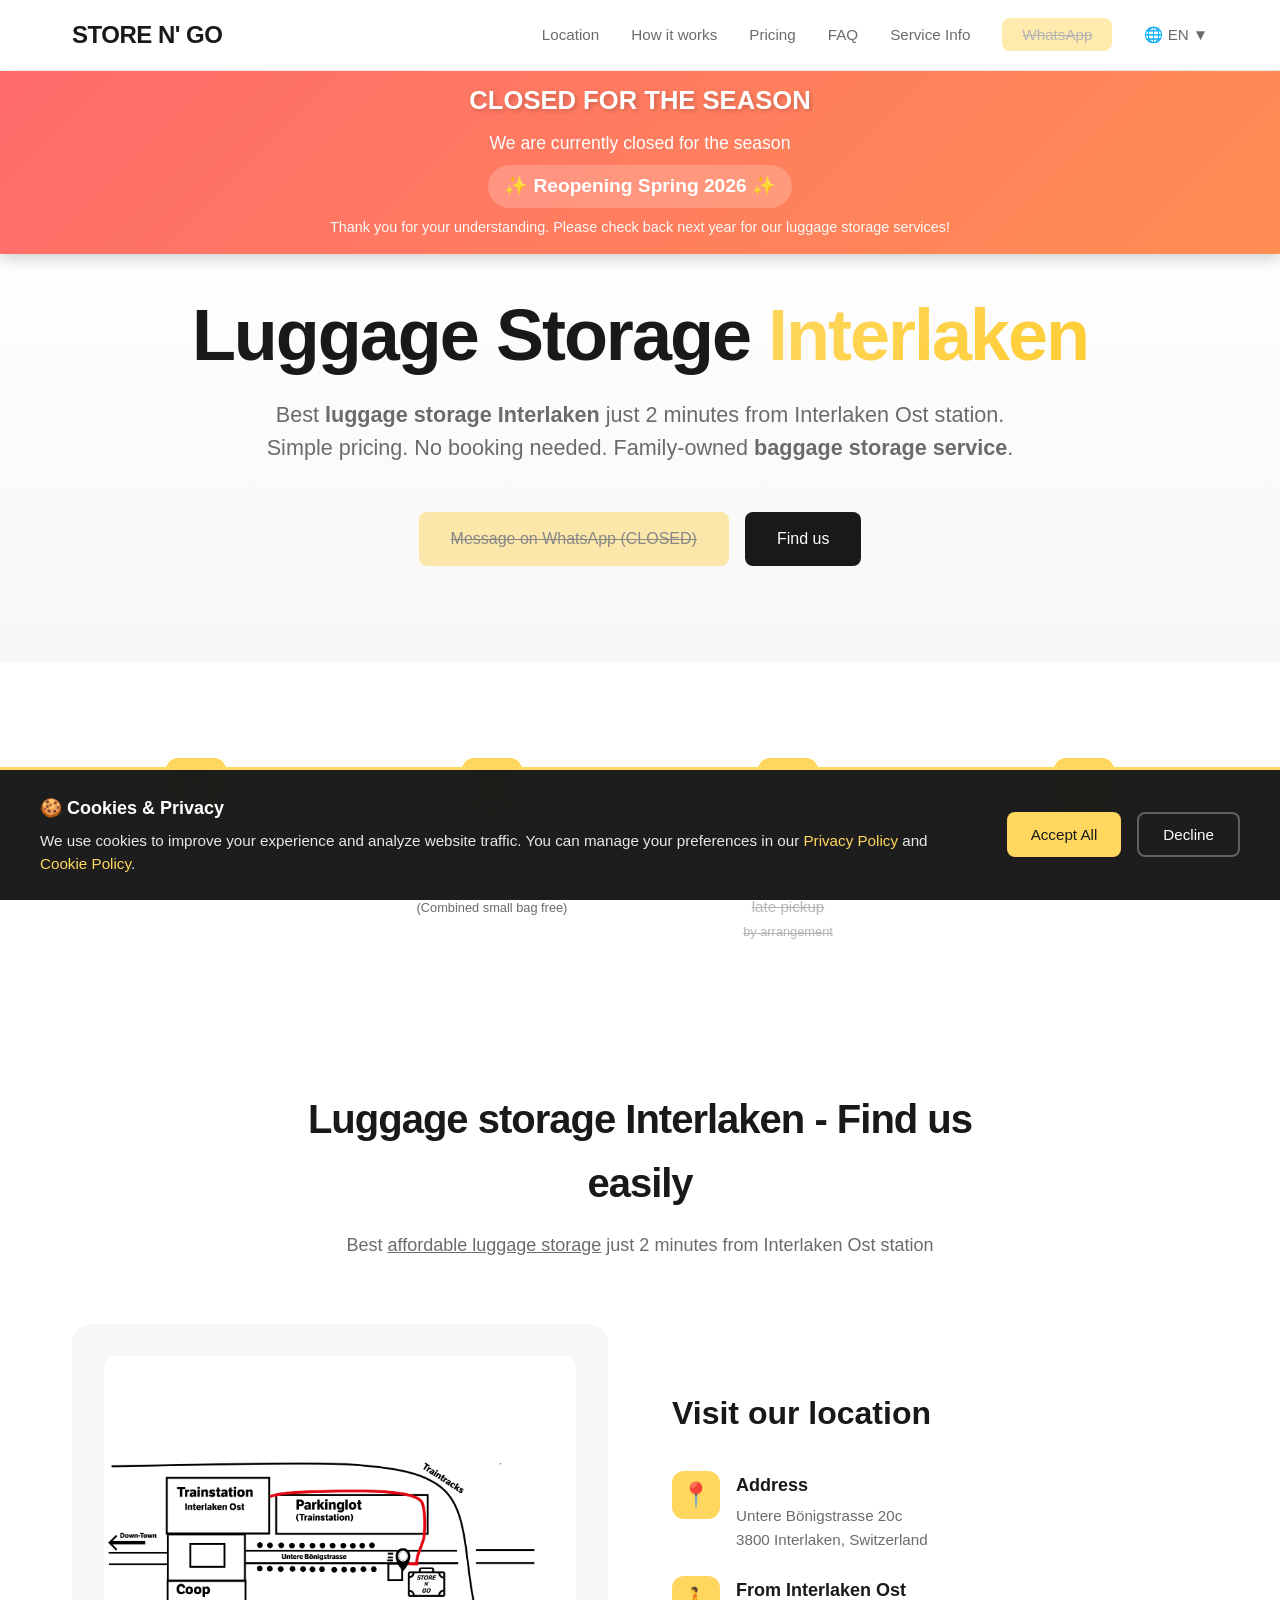
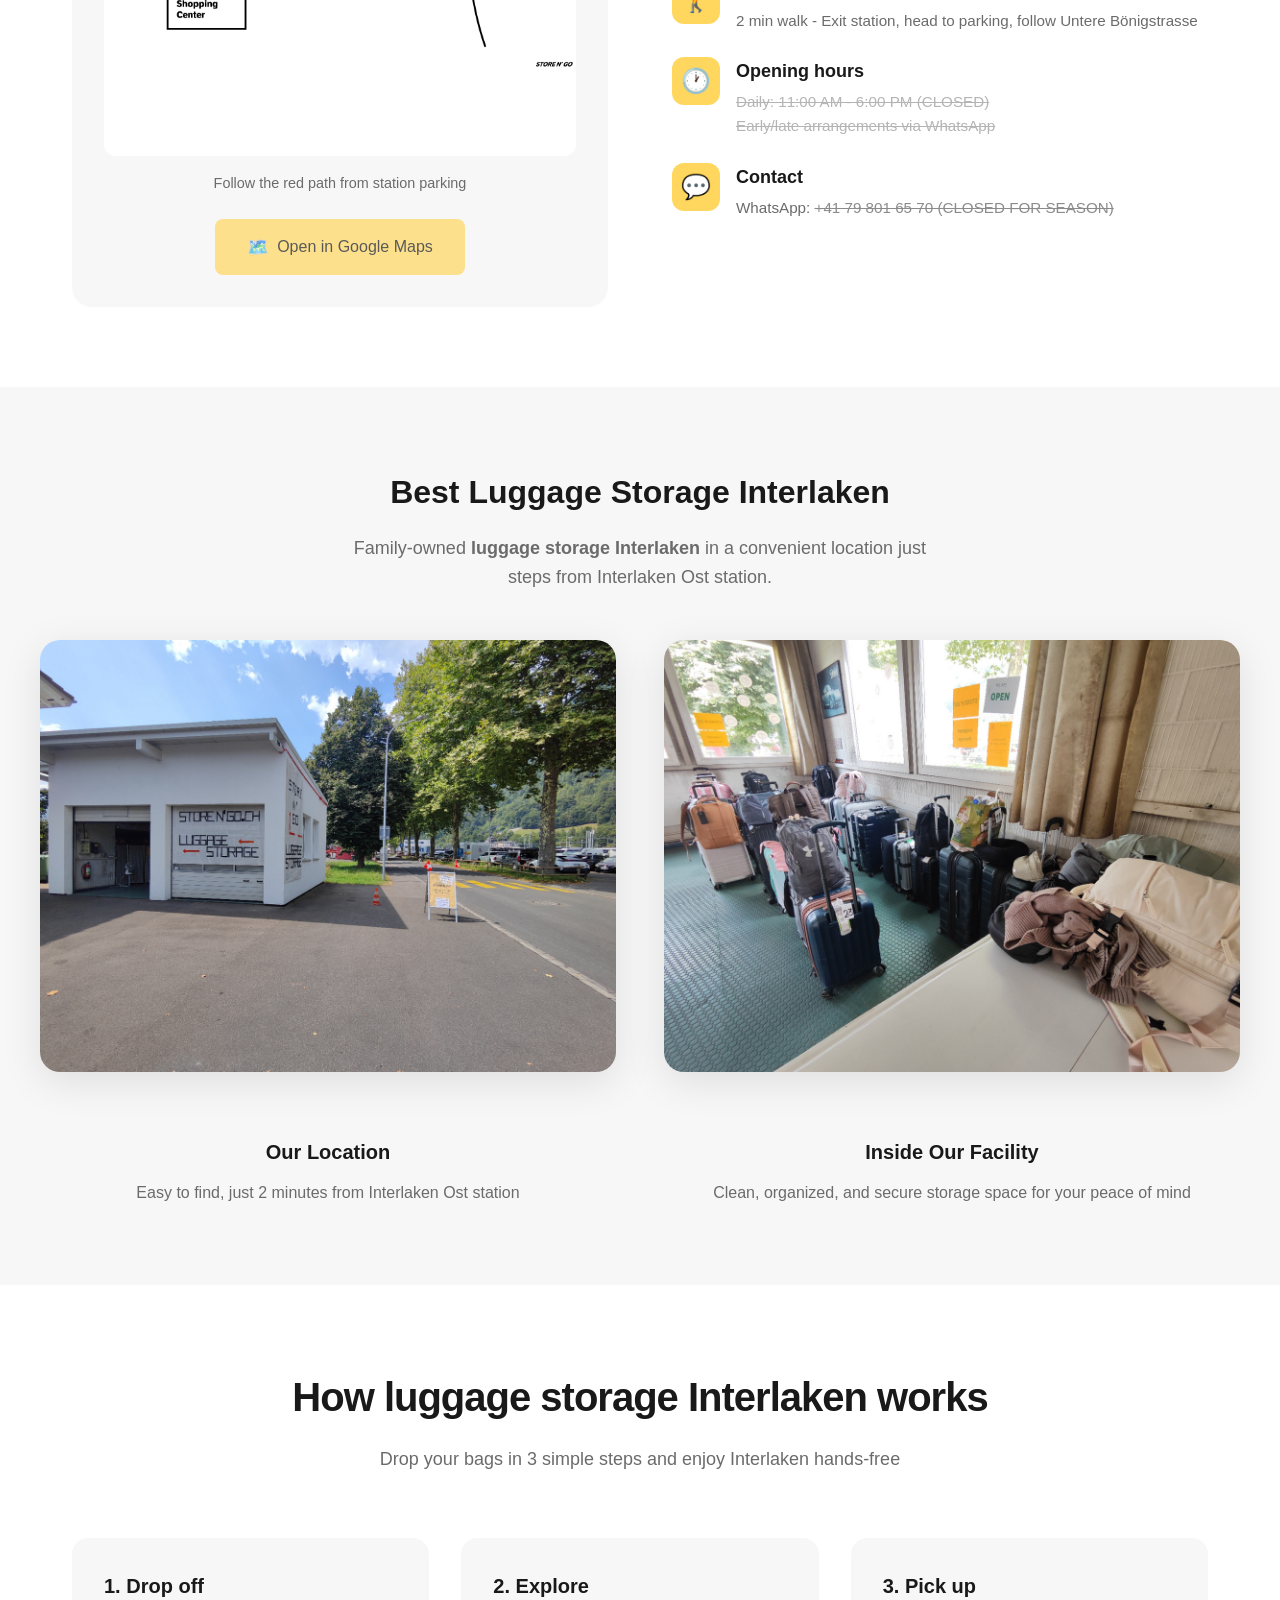
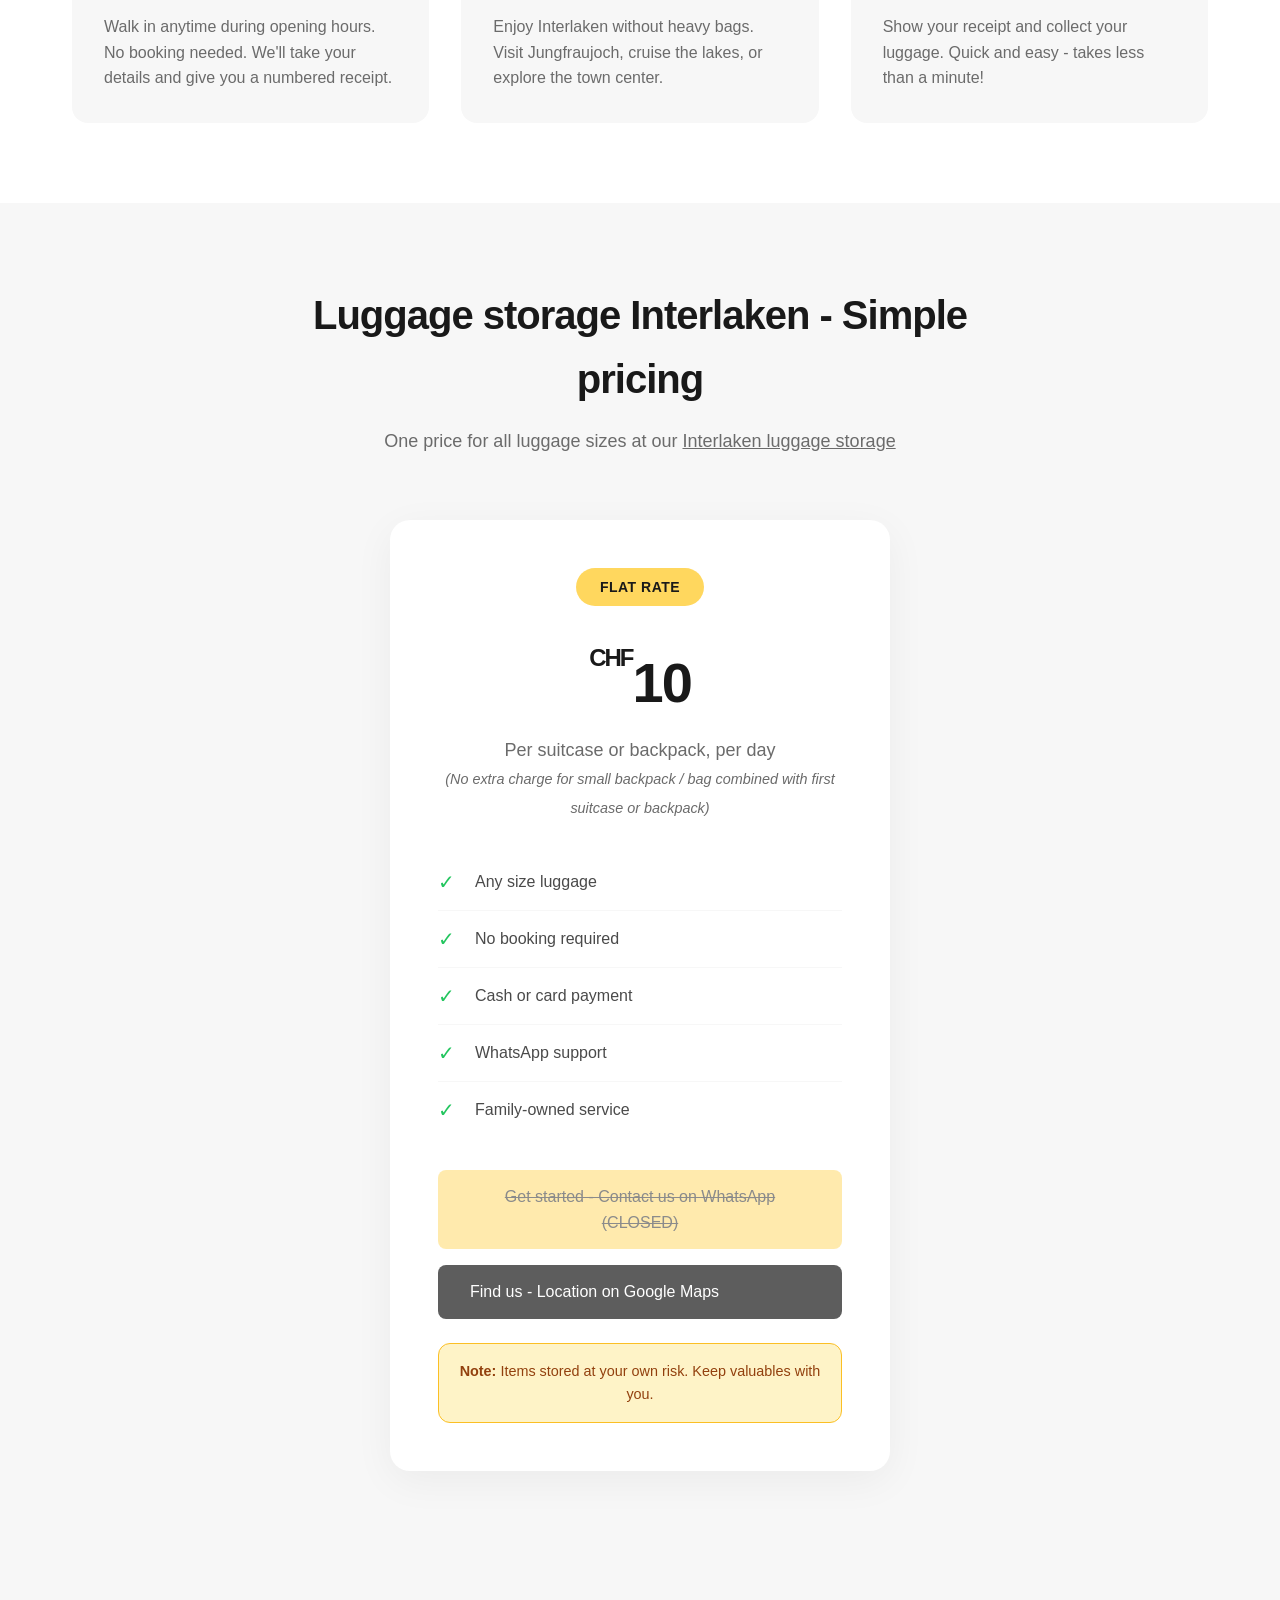
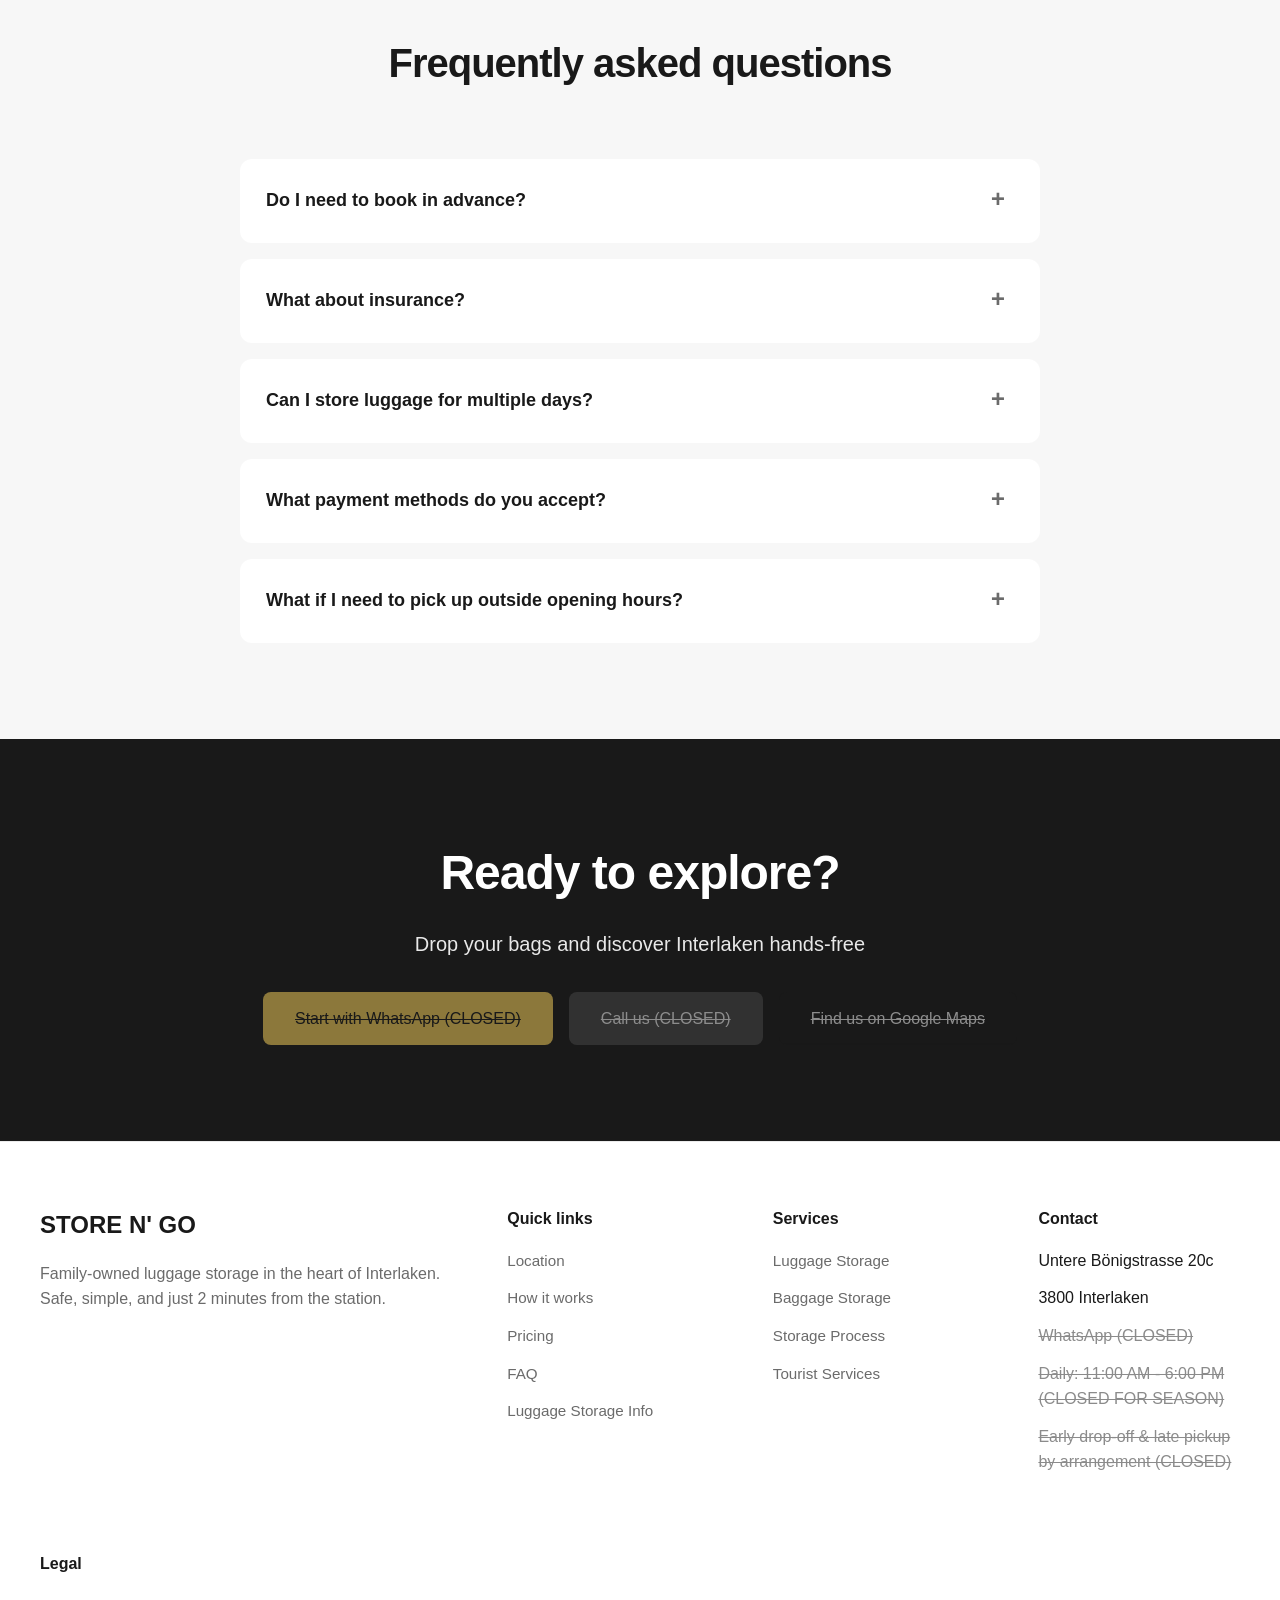
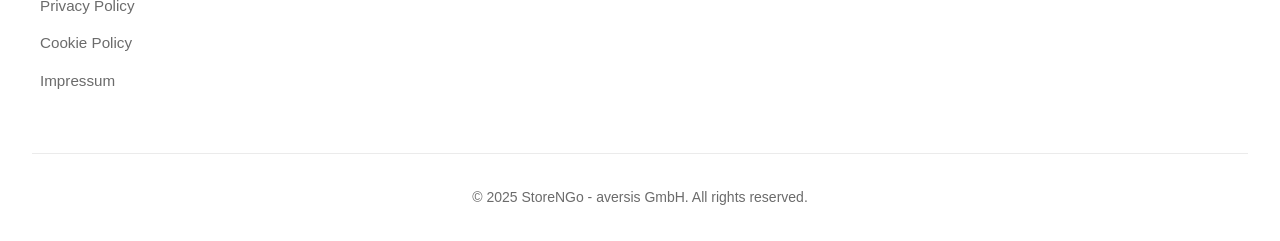
==== commit 30df2f80: "Remove ski emojis from all closure banners - Removed 🎿 ski icons from all banner headers - Updated a" ====
--- a/index.html
+++ b/index.html
@@ -1296,7 +1296,7 @@
     <!-- Season Closed Alert Banner -->
     <div style="background: linear-gradient(135deg, #ff6b6b 0%, #ff8e53 100%); color: white; padding: 15px; text-align: center; position: fixed; top: 65px; left: 0; right: 0; z-index: 999; box-shadow: 0 4px 15px rgba(0,0,0,0.2); font-family: -apple-system, BlinkMacSystemFont, 'Segoe UI', Roboto, 'Helvetica Neue', Arial, sans-serif;">
         <div style="max-width: 1200px; margin: 0 auto;">
-            <h2 style="margin: 0 0 8px 0; font-size: 1.6rem; font-weight: 700; text-shadow: 2px 2px 4px rgba(0,0,0,0.2);">🎿 CLOSED FOR THE SEASON 🎿</h2>
+            <h2 style="margin: 0 0 8px 0; font-size: 1.6rem; font-weight: 700; text-shadow: 2px 2px 4px rgba(0,0,0,0.2);">CLOSED FOR THE SEASON</h2>
             <p style="margin: 0; font-size: 1.1rem; font-weight: 500;">We are currently closed for the season</p>
             <p style="margin: 8px 0 0 0; font-size: 1.2rem; font-weight: 600; background: rgba(255,255,255,0.2); display: inline-block; padding: 6px 16px; border-radius: 25px;">✨ Reopening Spring 2026 ✨</p>
             <p style="margin: 8px 0 0 0; font-size: 0.9rem; opacity: 0.95;">Thank you for your understanding. Please check back next year for our luggage storage services!</p>
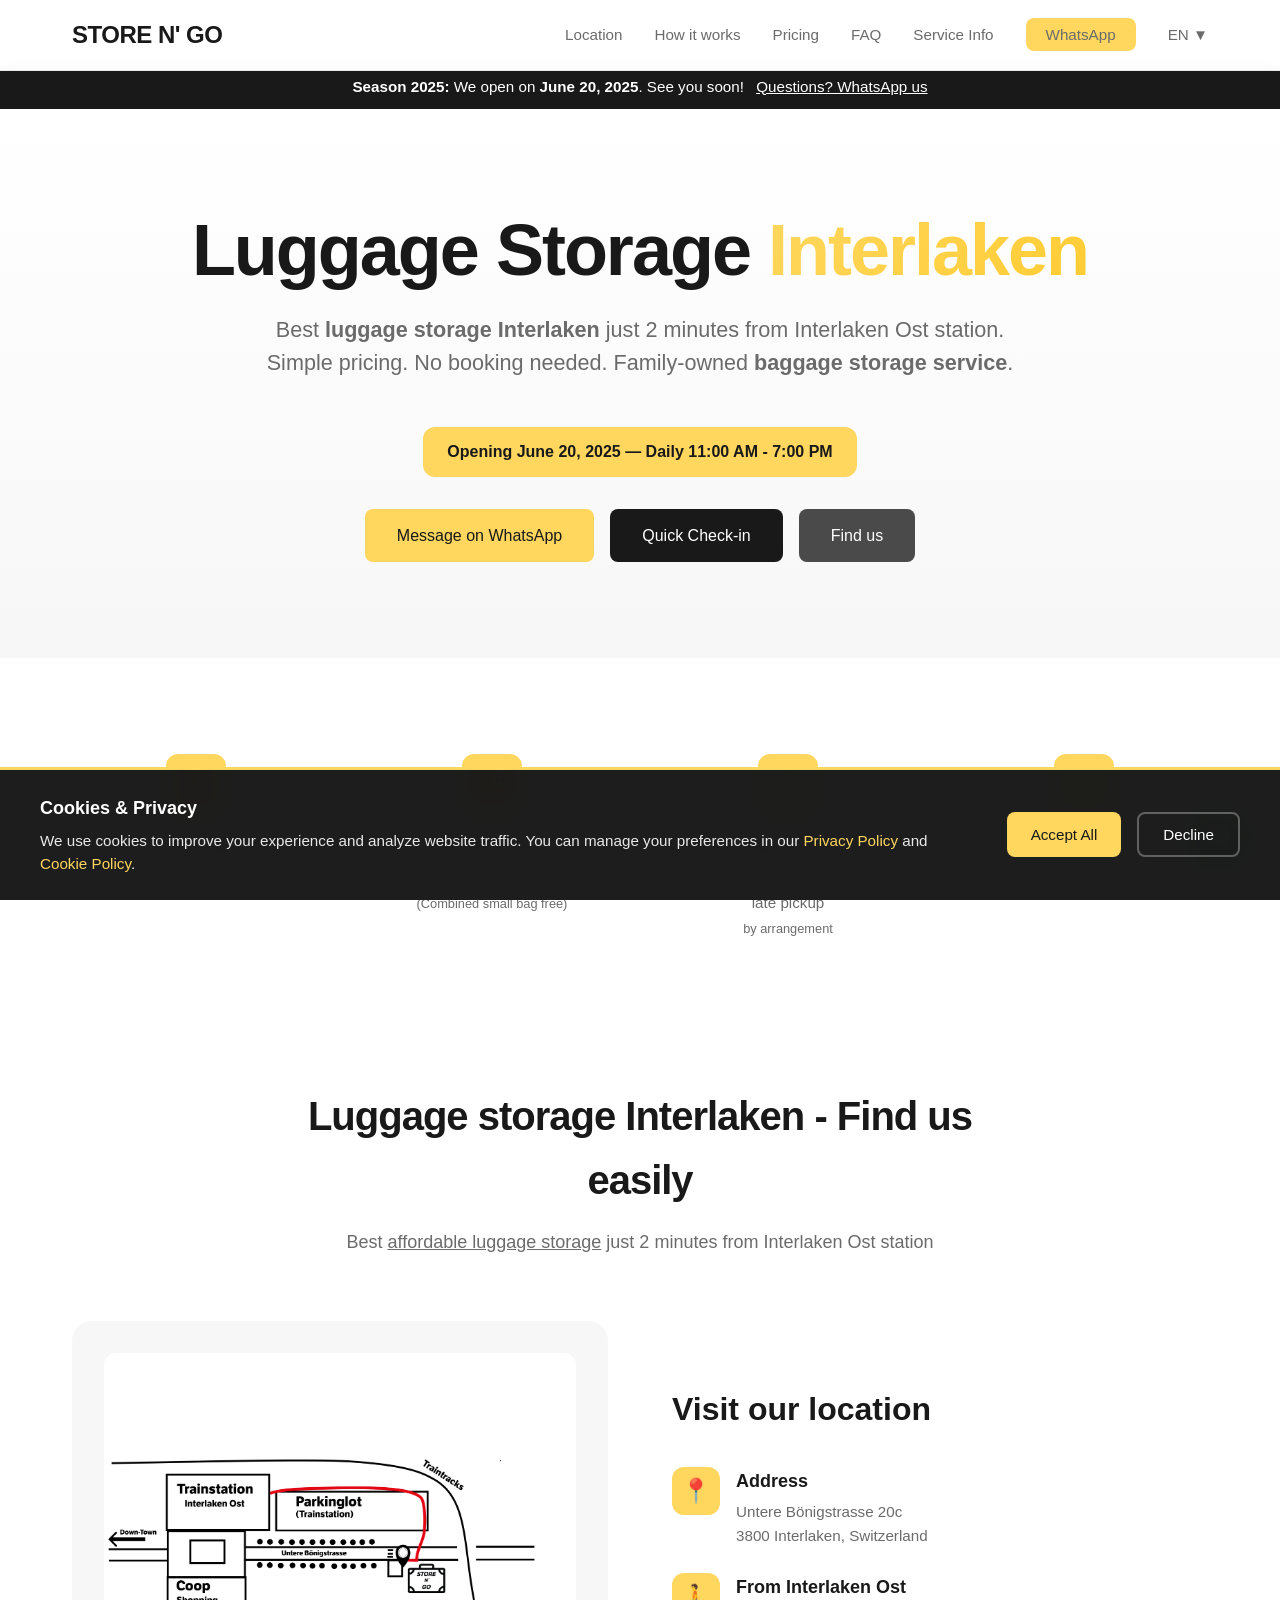
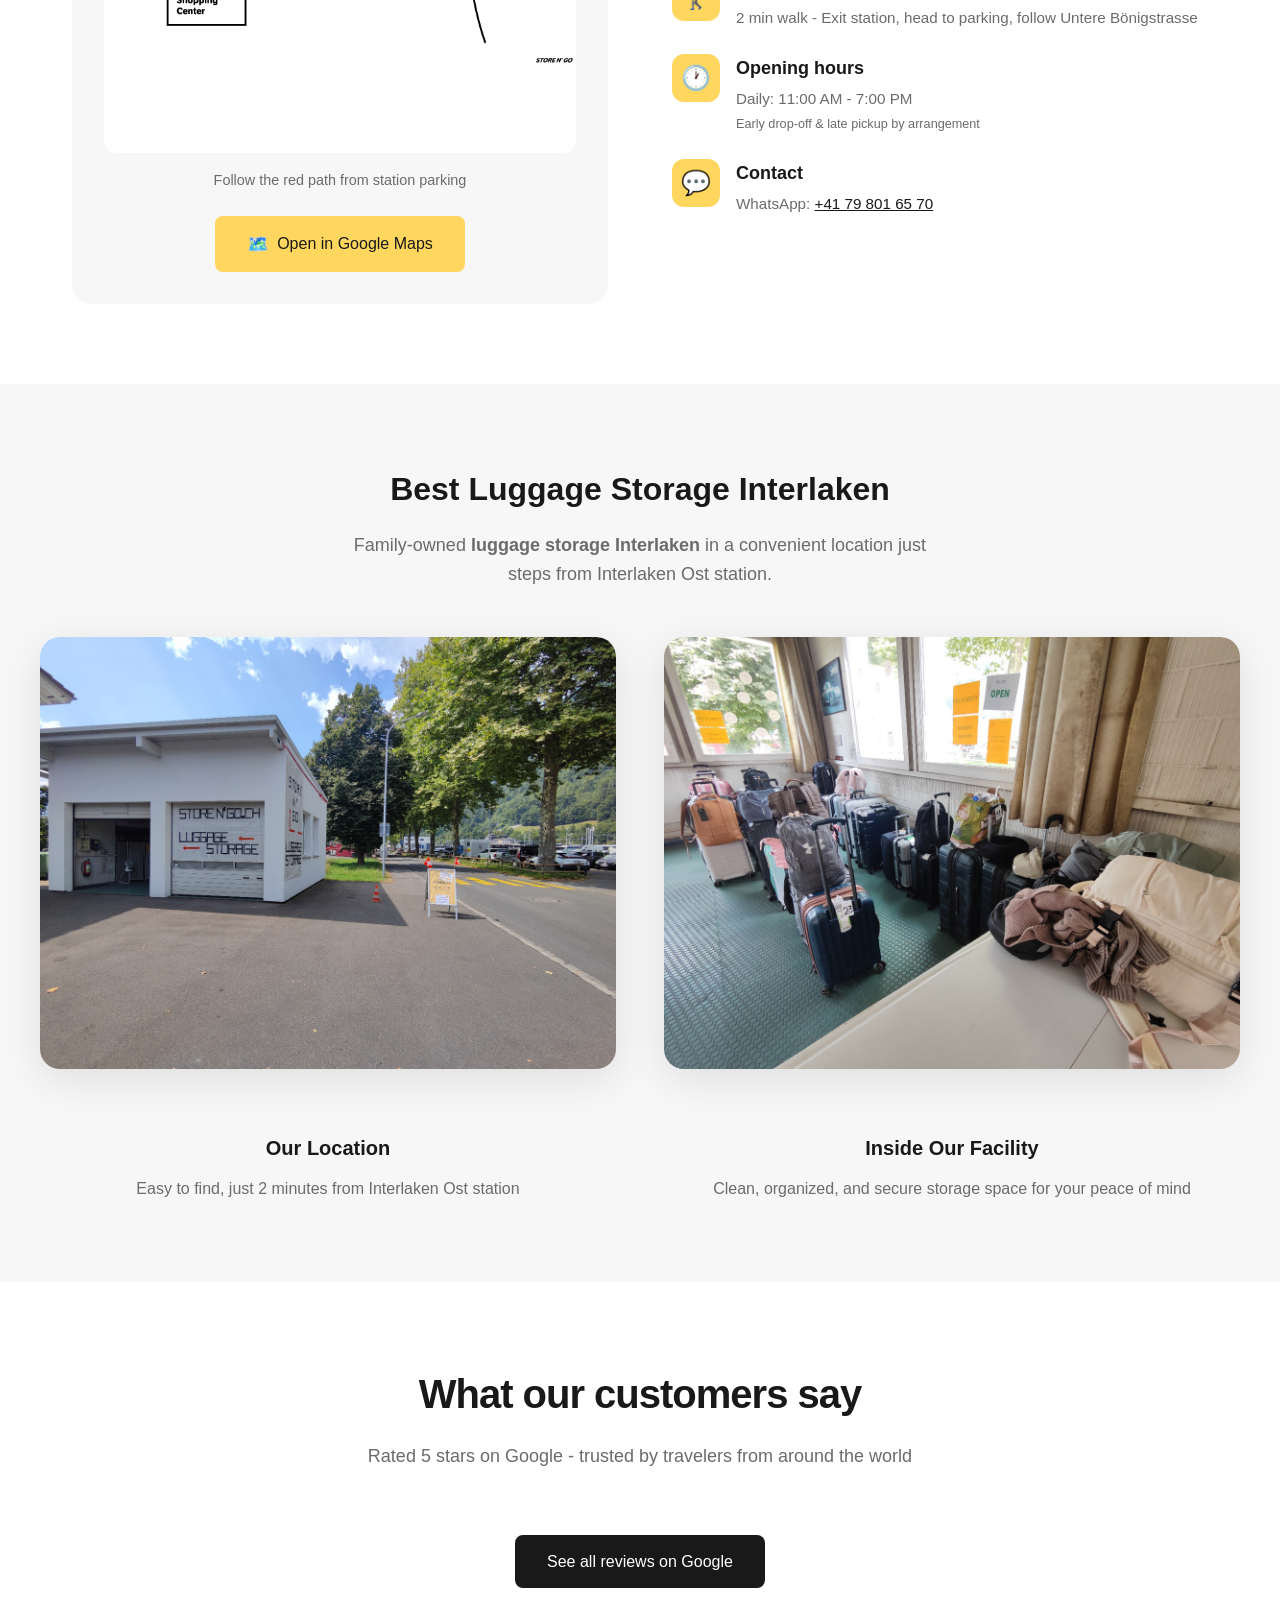
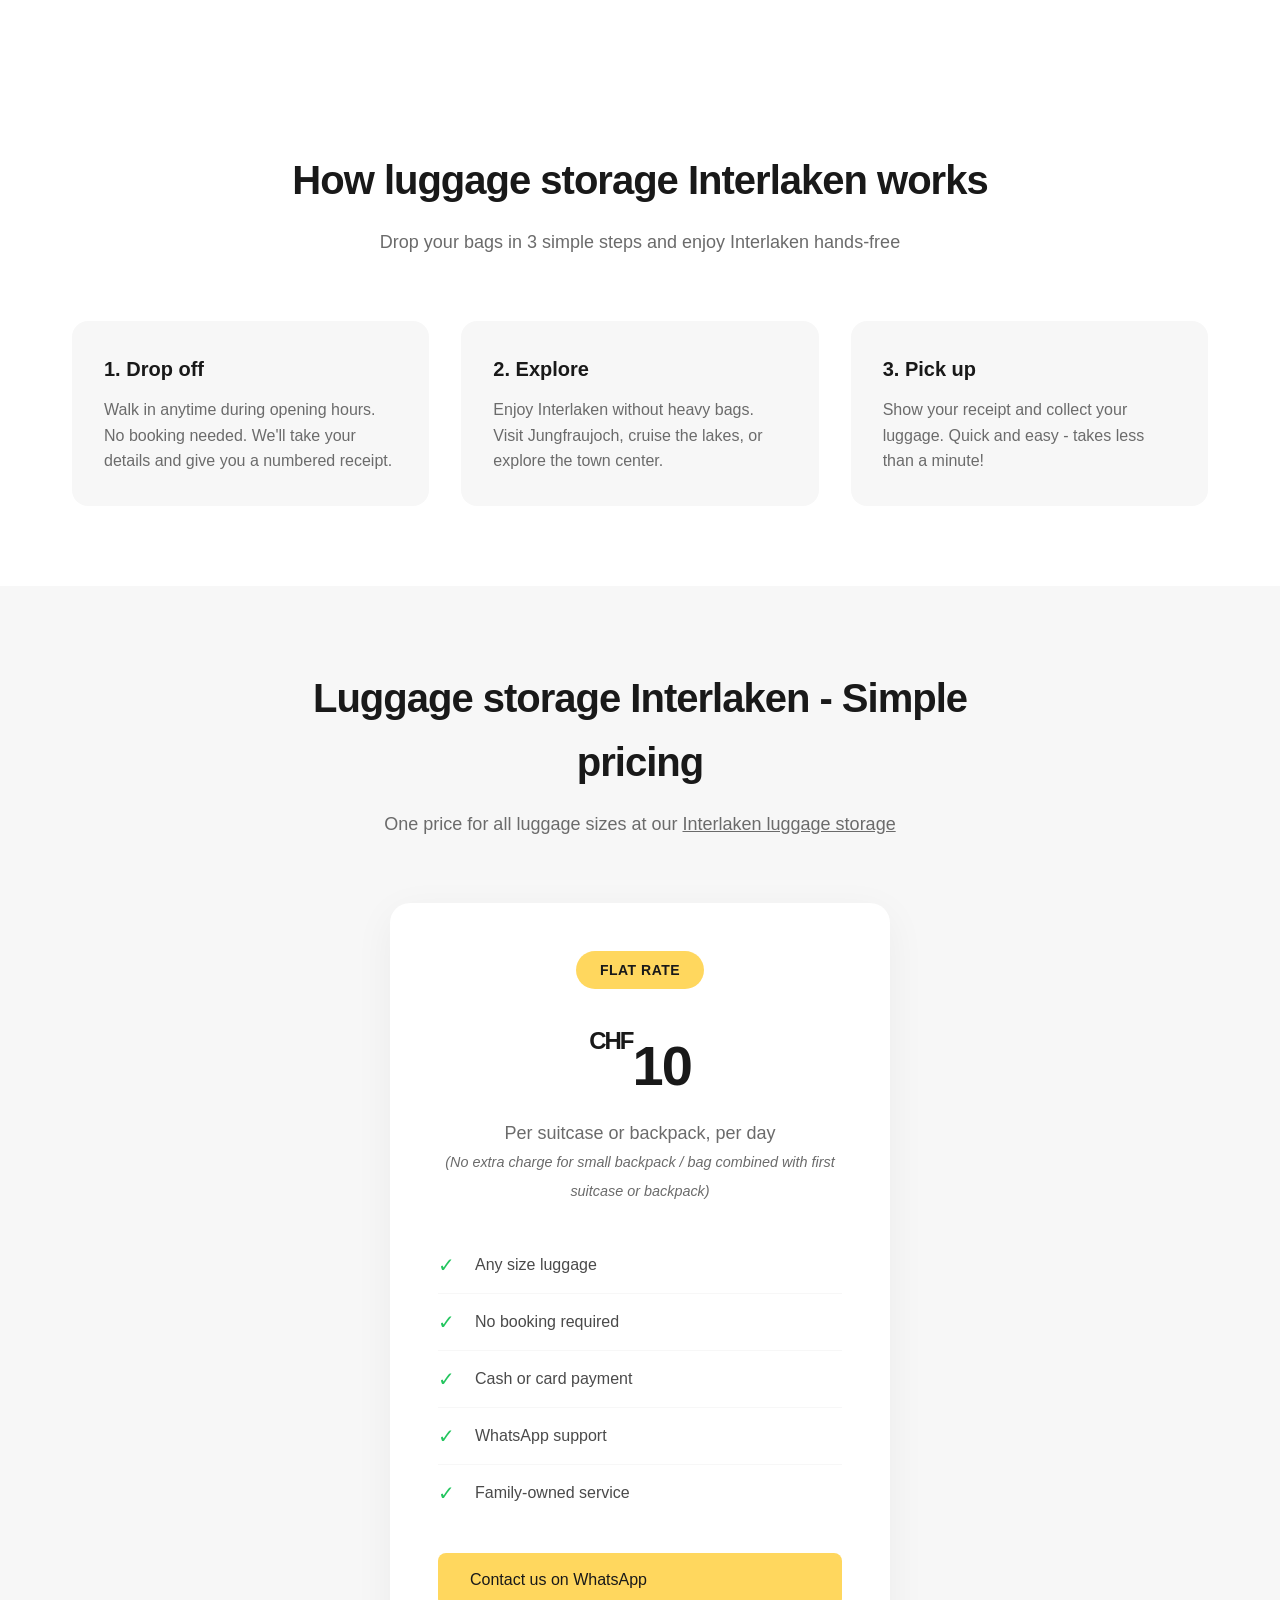
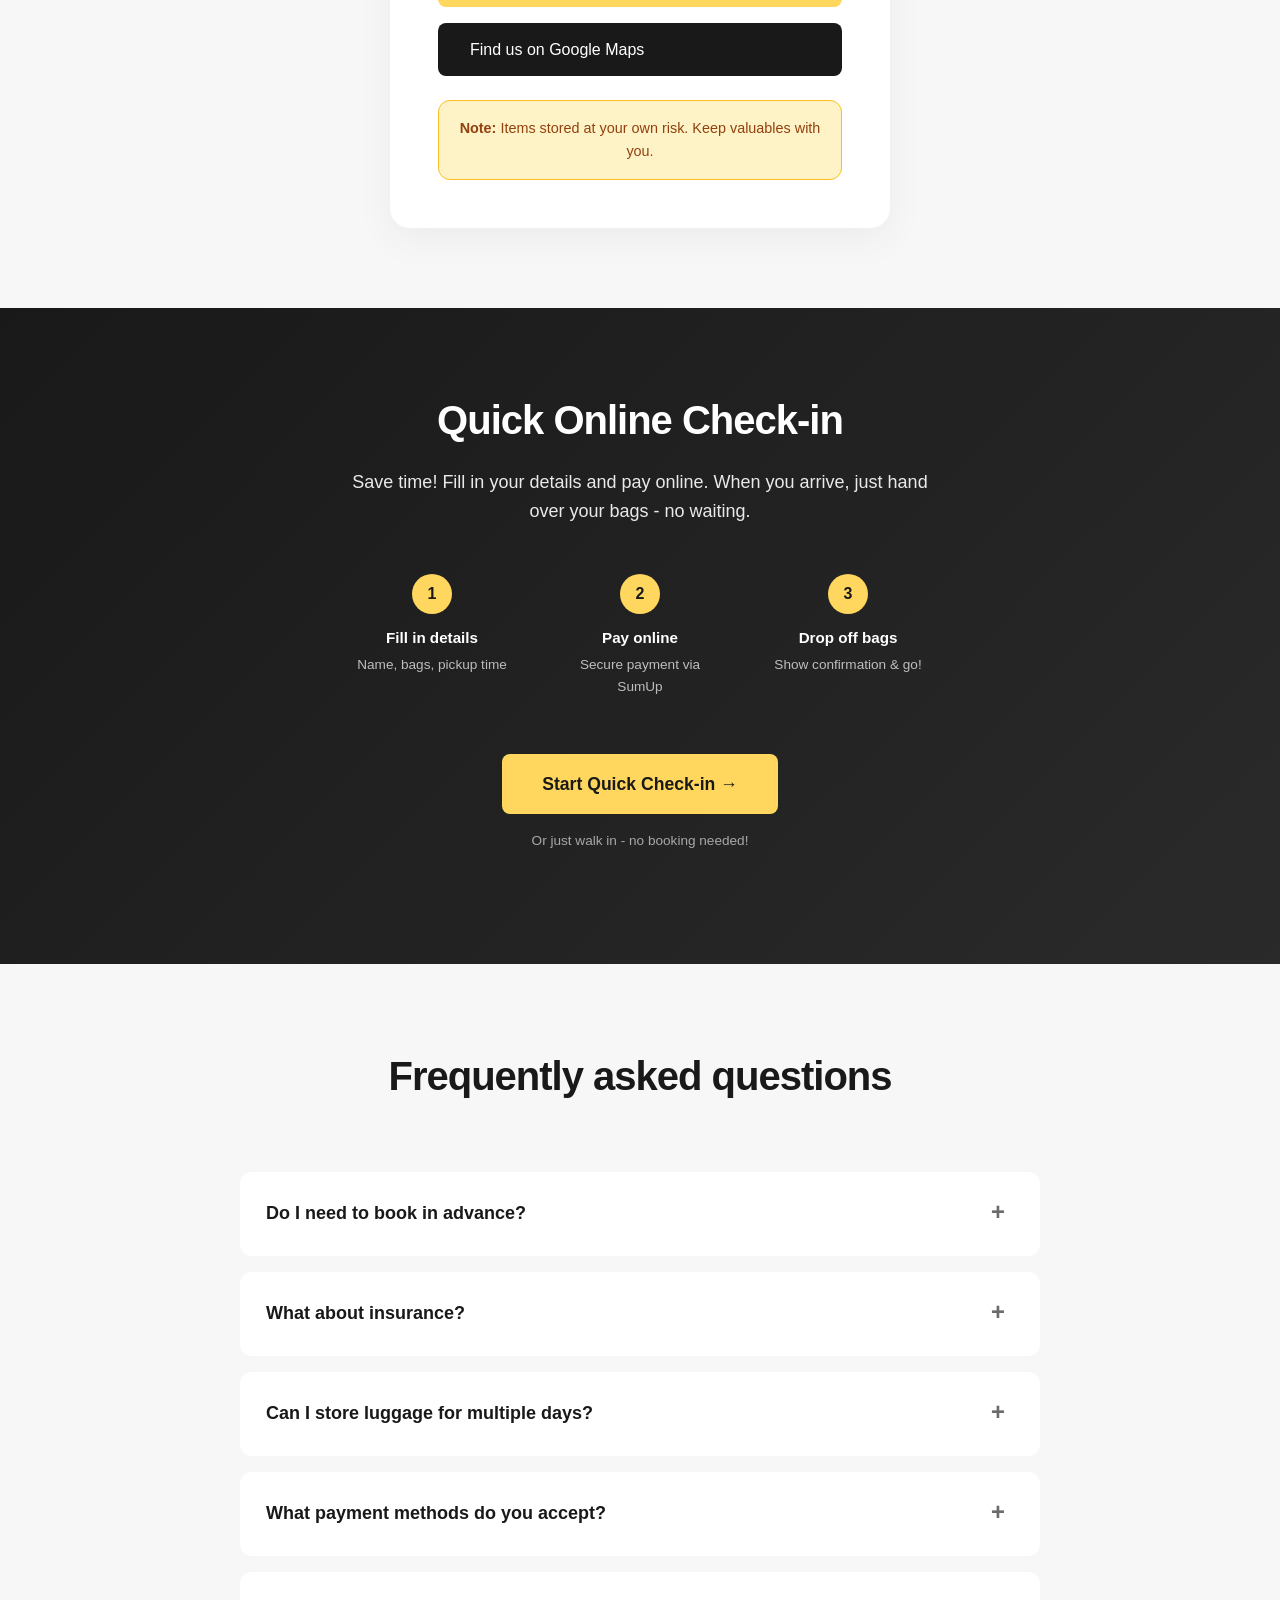
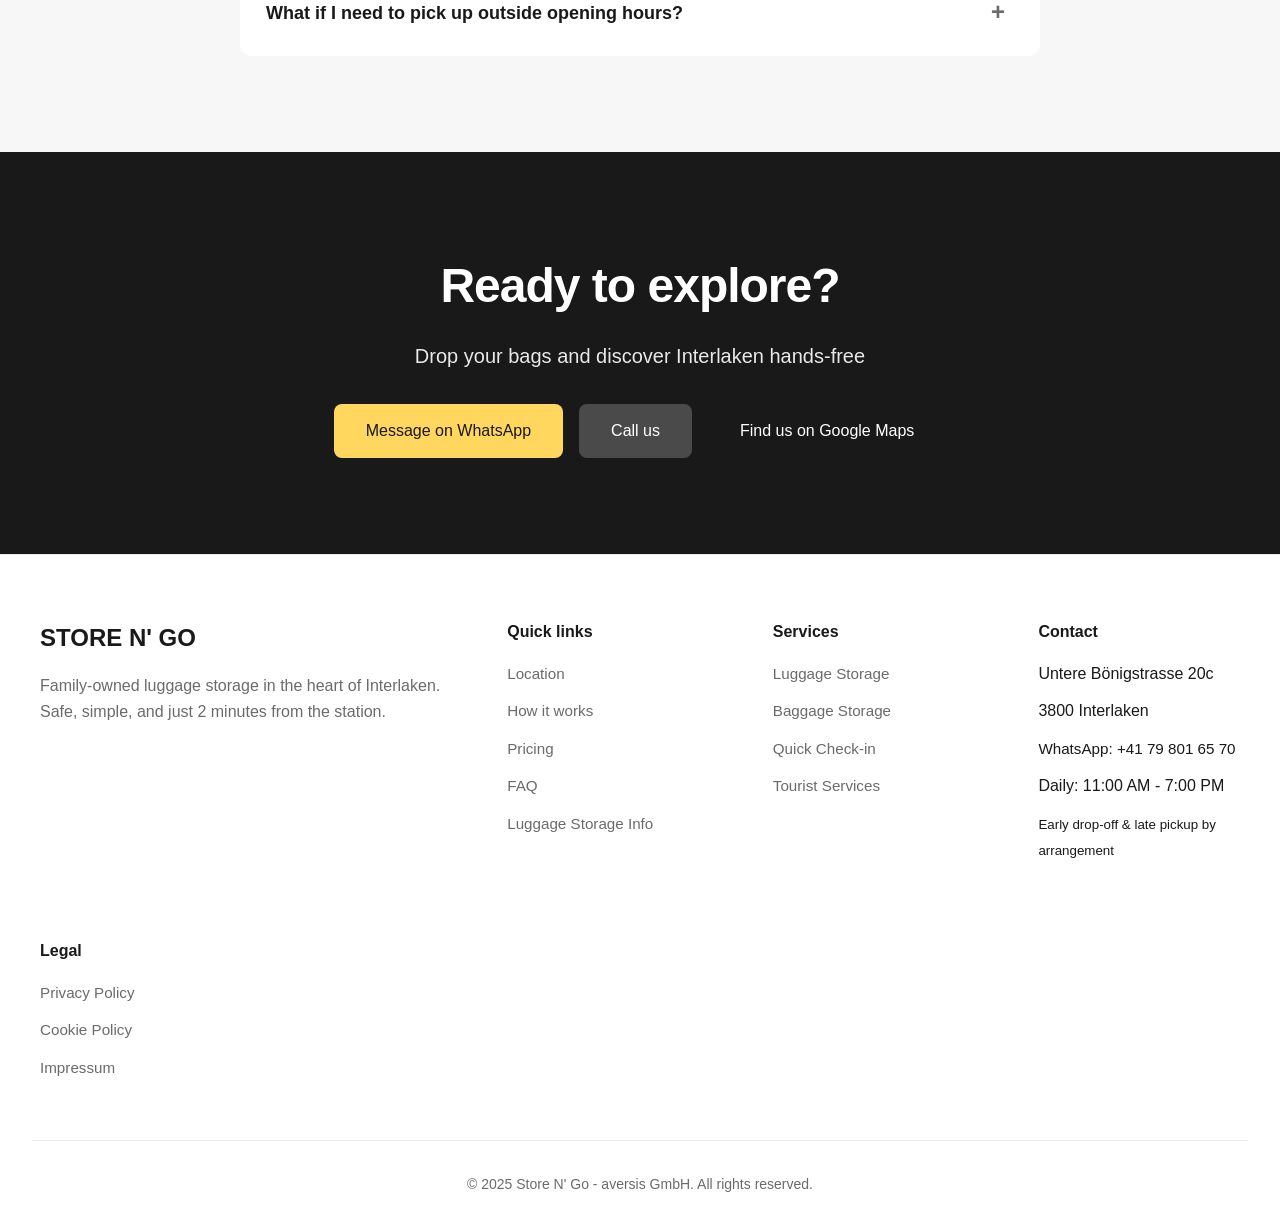
==== commit b70091fb: "feat: season 2025 update - complete website overhaul - Remove all "Closed for Season" banners and di" ====
--- a/index.html
+++ b/index.html
@@ -5,54 +5,69 @@
     <meta name="viewport" content="width=device-width, initial-scale=1.0, maximum-scale=5.0">
     <meta name="mobile-web-app-capable" content="yes">
     <meta name="apple-mobile-web-app-capable" content="yes">
-    <title>Luggage Storage Interlaken | StoreNGo - From CHF 10 Small Bags Free | 2 Min from Station</title>
-    <meta name="description" content="Best luggage storage Interlaken! CHF 10 per suitcase/backpack + small bags free. Just 2 minutes from Interlaken Ost station. Family-owned, safe storage, no booking required. Open daily 11am-6pm.">
-    <meta name="keywords" content="luggage storage interlaken, baggage storage interlaken, interlaken luggage storage, luggage storage interlaken ost, bag storage interlaken, interlaken baggage storage, gepäckaufbewahrung interlaken, luggage lockers interlaken, suitcase storage interlaken, tourist luggage service">
-    
+    <title>Luggage Storage Interlaken | Store N' Go - From CHF 10 Small Bags Free | 2 Min from Station</title>
+    <meta name="description" content="Luggage storage Interlaken - CHF 10/bag. 2 min from Interlaken Ost station. No booking needed. Open daily 11am-7pm. 5-star rated family business. Drop your bags & explore!">
+    <meta name="keywords" content="luggage storage interlaken, baggage storage interlaken, interlaken luggage storage, luggage storage interlaken ost, bag storage interlaken, interlaken baggage storage, gepäckaufbewahrung interlaken, luggage lockers interlaken, suitcase storage interlaken, left luggage interlaken, luggage storage near me interlaken, where to leave luggage interlaken">
+
     <!-- SEO Geographic Meta Tags -->
     <meta name="geo.region" content="CH-BE">
     <meta name="geo.placename" content="Interlaken">
     <meta name="geo.position" content="46.686312;7.863188">
     <meta name="ICBM" content="46.686312, 7.863188">
-    
+
     <!-- Canonical Link -->
-    <link rel="canonical" href="https://store-n-go.com">
-    
+    <link rel="canonical" href="https://store-n-go.com/">
+
+    <!-- Hreflang Tags -->
+    <link rel="alternate" hreflang="en" href="https://store-n-go.com/" />
+    <link rel="alternate" hreflang="de" href="https://store-n-go.com/de/" />
+    <link rel="alternate" hreflang="fr" href="https://store-n-go.com/fr/" />
+    <link rel="alternate" hreflang="it" href="https://store-n-go.com/it/" />
+    <link rel="alternate" hreflang="es" href="https://store-n-go.com/es/" />
+    <link rel="alternate" hreflang="x-default" href="https://store-n-go.com/" />
+
     <!-- Google tag (gtag.js) -->
     <script async src="https://www.googletagmanager.com/gtag/js?id=AW-17403698472"></script>
     <script>
         window.dataLayer = window.dataLayer || [];
         function gtag(){dataLayer.push(arguments);}
         gtag('js', new Date());
-        
+
         // Check cookie consent before initializing Google Analytics
         if (localStorage.getItem('cookieConsent') === 'accepted') {
             gtag('config', 'AW-17403698472');
         }
     </script>
-    
+
     <!-- Favicon -->
     <link rel="icon" type="image/png" href="/favicon-96x96.png" sizes="96x96" />
     <link rel="icon" type="image/svg+xml" href="/favicon.svg" />
     <link rel="shortcut icon" href="/favicon.ico" />
     <link rel="apple-touch-icon" sizes="180x180" href="/apple-touch-icon.png" />
-    <meta name="apple-mobile-web-app-title" content="StoreNGo" />
+    <meta name="apple-mobile-web-app-title" content="Store N' Go" />
     <link rel="manifest" href="/site.webmanifest" />
-    
+
     <!-- Open Graph Meta Tags -->
-    <meta property="og:title" content="Luggage Storage Interlaken | StoreNGo - Best Bag Storage | From CHF 10 Small Bags Free">
-    <meta property="og:description" content="Best luggage storage Interlaken just 2 minutes from Interlaken Ost station. CHF 10 per item + small bags free. Safe luggage storage Interlaken service.">
-    <meta property="og:url" content="https://storengo.ch">
+    <meta property="og:title" content="Luggage Storage Interlaken | Store N' Go - From CHF 10 Small Bags Free">
+    <meta property="og:description" content="Luggage storage Interlaken just 2 min from Interlaken Ost station. CHF 10 per bag + small bags free. 5-star rated family business.">
+    <meta property="og:url" content="https://store-n-go.com/">
     <meta property="og:type" content="website">
-    <meta property="og:image" content="https://storengo.ch/store-building.jpg">
-    
+    <meta property="og:image" content="https://store-n-go.com/store-building.jpg">
+    <meta property="og:locale" content="en_US">
+
+    <!-- Twitter Card -->
+    <meta name="twitter:card" content="summary_large_image">
+    <meta name="twitter:title" content="Luggage Storage Interlaken | Store N' Go">
+    <meta name="twitter:description" content="CHF 10/bag. 2 min from Interlaken Ost. No booking needed. Open daily 11am-7pm.">
+    <meta name="twitter:image" content="https://store-n-go.com/store-building.jpg">
+
     <!-- Schema.org Structured Data -->
     <script type="application/ld+json">
     {
         "@context": "https://schema.org",
         "@type": "LocalBusiness",
-        "name": "StoreNGo Luggage Storage Interlaken",
-        "url": "https://storengo.ch",
+        "name": "Store N' Go - Luggage Storage Interlaken",
+        "url": "https://store-n-go.com",
         "telephone": "+41798016570",
         "priceRange": "CHF 10",
         "currenciesAccepted": "CHF",
@@ -74,21 +89,24 @@
             "@type": "OpeningHoursSpecification",
             "dayOfWeek": ["Monday", "Tuesday", "Wednesday", "Thursday", "Friday", "Saturday", "Sunday"],
             "opens": "11:00",
-            "closes": "18:00"
+            "closes": "19:00"
         }],
         "aggregateRating": {
             "@type": "AggregateRating",
             "ratingValue": "5.0",
-            "reviewCount": "15"
+            "reviewCount": "20"
         },
-        "description": "Safe luggage storage just 2 minutes from Interlaken Ost station. CHF 10 per bag. Early drop-off and late pickup possible via WhatsApp arrangement.",
-        "image": "https://storengo.ch/store-building.jpg",
+        "description": "Safe luggage storage just 2 minutes from Interlaken Ost station. CHF 10 per bag. Early drop-off and late pickup possible by arrangement.",
+        "image": "https://store-n-go.com/store-building.jpg",
         "sameAs": [
             "https://wa.me/41798016570",
+            "https://storengo.ch",
             "https://luggage-storage.ch",
-            "https://interlaken-luggage.ch", 
-            "https://luggage-storage-interlaken.ch"
+            "https://interlaken-luggage.ch",
+            "https://luggage-storage-interlaken.ch",
+            "https://interlaken-storage.ch"
         ],
+        "availableLanguage": ["en", "de", "fr", "it", "es"],
         "serviceArea": {
             "@type": "GeoCircle",
             "geoMidpoint": {
@@ -115,1202 +133,94 @@
         }
     }
     </script>
-    
+
     <!-- Additional Tourism Schema -->
     <script type="application/ld+json">
     {
         "@context": "https://schema.org",
-        "@type": "TouristInformationCenter", 
-        "name": "Store N Go Luggage Storage Interlaken",
-        "alternateName": ["StoreNGo", "Store'N'Go", "Luggage Storage Interlaken"],
-        "url": "https://storengo.ch",
+        "@type": "TouristInformationCenter",
+        "name": "Store N' Go Luggage Storage Interlaken",
+        "alternateName": ["StoreNGo", "Store'N'Go", "Store-N-Go", "Luggage Storage Interlaken"],
+        "url": "https://store-n-go.com",
         "sameAs": [
+            "https://storengo.ch",
             "https://luggage-storage.ch",
-            "https://interlaken-luggage.ch", 
+            "https://interlaken-luggage.ch",
             "https://luggage-storage-interlaken.ch",
+            "https://interlaken-storage.ch",
             "https://wa.me/41798016570"
         ],
         "serves": {
             "@type": "City",
             "name": "Interlaken",
             "containedInPlace": {
-                "@type": "Country", 
+                "@type": "Country",
                 "name": "Switzerland"
             }
         },
-        "keywords": "luggage storage, baggage storage, tourist services, Interlaken"
+        "keywords": "luggage storage, baggage storage, left luggage, tourist services, Interlaken"
     }
     </script>
-    
-    <style>
-        * {
-            margin: 0;
-            padding: 0;
-            box-sizing: border-box;
-        }
-        
-        :root {
-            --yellow: #ffd75e;
-            --yellow-hover: #ffcc33;
-            --dark: #191919;
-            --gray-dark: #4a4a4a;
-            --gray: #6b6b6b;
-            --gray-light: #f7f7f7;
-            --white: #ffffff;
-            --border-light: #f0f0f0;
-            --max-width: 1200px;
-        }
-        
-        body {
-            font-family: -apple-system, BlinkMacSystemFont, "Segoe UI", Roboto, "Helvetica Neue", Arial, sans-serif;
-            color: var(--dark);
-            line-height: 1.6;
-            overflow-x: hidden;
-            -webkit-text-size-adjust: 100%;
-            -ms-text-size-adjust: 100%;
-        }
-        
-        /* Cookie Banner Styles */
-        .cookie-banner {
-            position: fixed;
-            bottom: 0;
-            left: 0;
-            right: 0;
-            background: rgba(25, 25, 25, 0.98);
-            backdrop-filter: blur(10px);
-            color: white;
-            padding: 1.5rem 2rem;
-            z-index: 10000;
-            transform: translateY(100%);
-            transition: transform 0.3s ease-in-out;
-            border-top: 3px solid var(--yellow);
-        }
-        
-        .cookie-banner.show {
-            transform: translateY(0);
-        }
-        
-        .cookie-banner-content {
-            max-width: var(--max-width);
-            margin: 0 auto;
-            display: flex;
-            align-items: center;
-            justify-content: space-between;
-            gap: 2rem;
-        }
-        
-        .cookie-banner-text {
-            flex: 1;
-        }
-        
-        .cookie-banner-text h4 {
-            font-size: 1.125rem;
-            margin-bottom: 0.5rem;
-            font-weight: 600;
-        }
-        
-        .cookie-banner-text p {
-            font-size: 0.95rem;
-            color: rgba(255, 255, 255, 0.9);
-            line-height: 1.5;
-        }
-        
-        .cookie-banner-text a {
-            color: var(--yellow);
-            text-decoration: none;
-        }
-        
-        .cookie-banner-text a:hover {
-            text-decoration: underline;
-        }
-        
-        .cookie-banner-buttons {
-            display: flex;
-            gap: 1rem;
-            flex-shrink: 0;
-        }
-        
-        .cookie-btn {
-            padding: 0.75rem 1.5rem;
-            border: none;
-            border-radius: 8px;
-            font-weight: 500;
-            cursor: pointer;
-            transition: all 0.2s;
-            font-size: 0.95rem;
-            white-space: nowrap;
-        }
-        
-        .cookie-btn-accept {
-            background: var(--yellow);
-            color: var(--dark);
-        }
-        
-        .cookie-btn-accept:hover {
-            background: var(--yellow-hover);
-            transform: translateY(-1px);
-        }
-        
-        .cookie-btn-decline {
-            background: transparent;
-            color: white;
-            border: 2px solid rgba(255, 255, 255, 0.3);
-        }
-        
-        .cookie-btn-decline:hover {
-            background: rgba(255, 255, 255, 0.1);
-            border-color: rgba(255, 255, 255, 0.5);
-        }
-        
-        @media (max-width: 768px) {
-            .cookie-banner {
-                padding: 1.25rem 1rem;
+
+    <!-- FAQ Schema -->
+    <script type="application/ld+json">
+    {
+        "@context": "https://schema.org",
+        "@type": "FAQPage",
+        "mainEntity": [
+            {
+                "@type": "Question",
+                "name": "Do I need to book in advance for luggage storage in Interlaken?",
+                "acceptedAnswer": {
+                    "@type": "Answer",
+                    "text": "No booking necessary! Just walk in during our opening hours (11am - 7pm daily). We always have space available. You can also use our Quick Check-in online to save time."
+                }
+            },
+            {
+                "@type": "Question",
+                "name": "How much does luggage storage cost in Interlaken?",
+                "acceptedAnswer": {
+                    "@type": "Answer",
+                    "text": "CHF 10 per suitcase or backpack per day. Small bags stored together with a larger item are free."
+                }
+            },
+            {
+                "@type": "Question",
+                "name": "Can I store luggage for multiple days?",
+                "acceptedAnswer": {
+                    "@type": "Answer",
+                    "text": "Yes! The rate is CHF 10 per day per item. For longer stays, please contact us via WhatsApp to discuss arrangements."
+                }
+            },
+            {
+                "@type": "Question",
+                "name": "What payment methods do you accept?",
+                "acceptedAnswer": {
+                    "@type": "Answer",
+                    "text": "We accept cash (CHF) and major credit/debit cards. You can also pay online via our Quick Check-in."
+                }
+            },
+            {
+                "@type": "Question",
+                "name": "What if I need to pick up luggage outside opening hours?",
+                "acceptedAnswer": {
+                    "@type": "Answer",
+                    "text": "We can arrange early drop-off or late pick-up by special arrangement. WhatsApp us at +41 79 801 65 70 to coordinate."
+                }
             }
-            
-            .cookie-banner-content {
-                flex-direction: column;
-                text-align: center;
-                gap: 1.5rem;
-            }
-            
-            .cookie-banner-buttons {
-                width: 100%;
-                justify-content: center;
-                flex-wrap: wrap;
-            }
-            
-            .cookie-btn {
-                flex: 1;
-                min-width: 120px;
-            }
-        }
-        
-        /* Navigation */
-        nav {
-            position: fixed;
-            top: 0;
-            width: 100%;
-            background: rgba(255, 255, 255, 0.98);
-            backdrop-filter: blur(10px);
-            z-index: 1000;
-            border-bottom: 1px solid rgba(0, 0, 0, 0.08);
-        }
-        
-        .nav-container {
-            max-width: var(--max-width);
-            margin: 0 auto;
-            padding: 1rem 2rem;
-            display: flex;
-            justify-content: space-between;
-            align-items: center;
-        }
-        
-        .logo {
-            font-size: 1.5rem;
-            font-weight: 700;
-            letter-spacing: -0.5px;
-            color: var(--dark);
-            text-decoration: none;
-            transition: color 0.2s;
-        }
-        
-        .logo:hover {
-            color: var(--gray-dark);
-        }
-        
-        .nav-links {
-            display: flex;
-            gap: 2rem;
-            list-style: none;
-            align-items: center;
-        }
-        
-        .nav-links a {
-            color: var(--gray);
-            text-decoration: none;
-            font-size: 0.95rem;
-            transition: color 0.2s;
-        }
-        
-        .nav-links a:hover {
-            color: var(--dark);
-        }
-        
-        .nav-cta {
-            background: var(--yellow);
-            color: var(--dark);
-            padding: 0.5rem 1.25rem;
-            border-radius: 8px;
-            text-decoration: none;
-            font-weight: 500;
-            transition: all 0.2s;
-            font-size: 0.95rem;
-        }
-        
-        .nav-cta:hover {
-            background: var(--yellow-hover);
-            transform: translateY(-1px);
-        }
-        
-        /* Language Switcher */
-        .language-switcher {
-            position: relative;
-            display: inline-block;
-        }
-        
-        .lang-toggle {
-            color: var(--dark);
-            text-decoration: none;
-            font-size: 0.9rem;
-            cursor: pointer;
-        }
-        
-        .lang-dropdown {
-            display: none;
-            position: absolute;
-            top: 100%;
-            right: 0;
-            background: white;
-            border: 1px solid #ddd;
-            border-radius: 8px;
-            box-shadow: 0 4px 6px rgba(0,0,0,0.1);
-            min-width: 150px;
-            z-index: 1000;
-        }
-        
-        .language-switcher:hover .lang-dropdown {
-            display: block;
-        }
-        
-        .lang-option {
-            display: block;
-            padding: 8px 12px;
-            color: var(--dark);
-            text-decoration: none;
-            font-size: 0.9rem;
-            transition: background-color 0.2s;
-        }
-        
-        .lang-option:hover {
-            background-color: var(--gray-light);
-        }
-        
-        .lang-option.active {
-            background-color: var(--yellow);
-            font-weight: 500;
-        }
-        
-        /* Hero Section */
-        .hero {
-            margin-top: 80px;
-            padding: 6rem 2rem;
-            text-align: center;
-            background: linear-gradient(to bottom, var(--white) 0%, var(--gray-light) 100%);
-        }
-        
-        .hero-content {
-            max-width: 900px;
-            margin: 0 auto;
-        }
-        
-        .hero h1 {
-            font-size: clamp(2.5rem, 6vw, 4.5rem);
-            font-weight: 700;
-            line-height: 1.1;
-            margin-bottom: 1.5rem;
-            letter-spacing: -2px;
-        }
-        
-        .hero h1 span {
-            background: linear-gradient(135deg, var(--yellow) 0%, var(--yellow-hover) 100%);
-            -webkit-background-clip: text;
-            -webkit-text-fill-color: transparent;
-            background-clip: text;
-        }
-        
-        .hero-subtitle {
-            font-size: 1.35rem;
-            color: var(--gray);
-            margin-bottom: 3rem;
-            font-weight: 400;
-            line-height: 1.5;
-        }
-        
-        .hero-buttons {
-            display: flex;
-            gap: 1rem;
-            justify-content: center;
-            flex-wrap: wrap;
-        }
-        
-        .btn {
-            padding: 0.875rem 2rem;
-            border-radius: 8px;
-            text-decoration: none;
-            font-weight: 500;
-            transition: all 0.2s;
-            display: inline-flex;
-            align-items: center;
-            gap: 0.5rem;
-            font-size: 1rem;
-        }
-        
-        .btn-primary {
-            background: var(--yellow);
-            color: var(--dark);
-        }
-        
-        .btn-primary:hover {
-            background: var(--yellow-hover);
-            transform: translateY(-2px);
-        }
-        
-        .btn-secondary {
-            background: var(--dark);
-            color: var(--white);
-        }
-        
-        .btn-secondary:hover {
-            background: var(--gray-dark);
-            transform: translateY(-2px);
-        }
-        
-        /* Features Grid */
-        .features {
-            padding: 4rem 2rem;
-            max-width: var(--max-width);
-            margin: 0 auto;
-        }
-        
-        .features-grid {
-            display: grid;
-            grid-template-columns: repeat(4, 1fr);
-            gap: 3rem;
-            margin-top: 2rem;
-        }
-        
-        .feature {
-            text-align: center;
-        }
-        
-        .feature-icon {
-            width: 60px;
-            height: 60px;
-            margin: 0 auto 1rem;
-            background: var(--yellow);
-            border-radius: 12px;
-            display: flex;
-            align-items: center;
-            justify-content: center;
-            font-size: 1.5rem;
-            color: var(--dark);
-        }
-        
-        .feature-icon span {
-            display: flex;
-            align-items: center;
-            justify-content: center;
-        }
-        
-        @media (max-width: 768px) {
-            .feature-icon {
-                width: 80px;
-                height: 80px;
-                font-size: 2rem;
-            }
-        }
-        
-        .feature h3 {
-            font-size: 1.125rem;
-            margin-bottom: 0.5rem;
-            font-weight: 600;
-        }
-        
-        .feature p {
-            color: var(--gray);
-            font-size: 0.95rem;
-        }
-        
-        /* Main Content Section */
-        .content-section {
-            padding: 5rem 2rem;
-            max-width: var(--max-width);
-            margin: 0 auto;
-        }
-        
-        .section-header {
-            max-width: 700px;
-            margin: 0 auto 4rem;
-            text-align: center;
-        }
-        
-        .section-header h2 {
-            font-size: 2.5rem;
-            font-weight: 700;
-            margin-bottom: 1rem;
-            letter-spacing: -1px;
-        }
-        
-        .section-header p {
-            font-size: 1.125rem;
-            color: var(--gray);
-            line-height: 1.6;
-        }
-        
-        /* Service Cards */
-        .services-grid {
-            display: grid;
-            grid-template-columns: repeat(3, 1fr);
-            gap: 2rem;
-        }
-        
-        .service-card {
-            background: var(--gray-light);
-            border-radius: 16px;
-            padding: 2rem;
-            transition: all 0.3s;
-            position: relative;
-            overflow: hidden;
-        }
-        
-        .service-card::before {
-            content: '';
-            position: absolute;
-            top: 0;
-            left: 0;
-            right: 0;
-            height: 4px;
-            background: var(--yellow);
-            transform: scaleX(0);
-            transition: transform 0.3s;
-            transform-origin: left;
-        }
-        
-        .service-card:hover {
-            transform: translateY(-4px);
-            background: var(--yellow);
-        }
-        
-        .service-card:hover::before {
-            transform: scaleX(1);
-        }
-        
-        .service-card:hover h3,
-        .service-card:hover p {
-            color: var(--dark);
-        }
-        
-        .service-card h3 {
-            font-size: 1.25rem;
-            margin-bottom: 0.75rem;
-            font-weight: 600;
-            transition: color 0.3s;
-        }
-        
-        .service-card p {
-            color: var(--gray);
-            line-height: 1.6;
-            transition: color 0.3s;
-        }
-        
-        /* Pricing Section */
-        .pricing {
-            background: var(--gray-light);
-            padding: 5rem 2rem;
-        }
-        
-        .pricing-container {
-            max-width: 500px;
-            margin: 0 auto;
-            background: var(--white);
-            border-radius: 20px;
-            padding: 3rem;
-            text-align: center;
-            box-shadow: 0 10px 40px rgba(0, 0, 0, 0.05);
-        }
-        
-        .price-tag {
-            display: inline-block;
-            background: var(--yellow);
-            color: var(--dark);
-            padding: 0.5rem 1.5rem;
-            border-radius: 30px;
-            font-weight: 600;
-            margin-bottom: 2rem;
-            font-size: 0.875rem;
-            text-transform: uppercase;
-            letter-spacing: 0.5px;
-        }
-        
-        .price {
-            font-size: 3.5rem;
-            font-weight: 700;
-            margin-bottom: 0.5rem;
-            letter-spacing: -2px;
-        }
-        
-        .price sup {
-            font-size: 1.5rem;
-            position: relative;
-            top: -1rem;
-        }
-        
-        .price-description {
-            color: var(--gray);
-            margin-bottom: 2rem;
-            font-size: 1.125rem;
-        }
-        
-        .price-features {
-            list-style: none;
-            text-align: left;
-            margin-bottom: 2rem;
-        }
-        
-        .price-features li {
-            padding: 0.75rem 0;
-            display: flex;
-            align-items: center;
-            gap: 0.75rem;
-            color: var(--gray-dark);
-            border-bottom: 1px solid var(--gray-light);
-        }
-        
-        .price-features li:last-child {
-            border-bottom: none;
-        }
-        
-        .check {
-            color: #22c55e;
-            font-size: 1.25rem;
-            margin-right: 8px;
-        }
-        
-        .warning {
-            background: #fef3c7;
-            border: 1px solid #fbbf24;
-            border-radius: 12px;
-            padding: 1rem;
-            margin-top: 1.5rem;
-        }
-        
-        .warning p {
-            color: #92400e;
-            font-size: 0.9rem;
-            margin: 0;
-        }
-        
-        /* Location Section */
-        .location {
-            padding: 5rem 2rem;
-            max-width: var(--max-width);
-            margin: 0 auto;
-        }
-        
-        .location-content {
-            display: grid;
-            grid-template-columns: 1fr 1fr;
-            gap: 4rem;
-            align-items: center;
-        }
-        
-        .map-container {
-            background: var(--gray-light);
-            border-radius: 20px;
-            padding: 2rem;
-            text-align: center;
-        }
-        
-        .map-placeholder {
-            background: white;
-            height: 400px;
-            border-radius: 12px;
-            display: flex;
-            align-items: center;
-            justify-content: center;
-            color: var(--gray);
-            margin-bottom: 1rem;
-            overflow: hidden;
-        }
-        
-        .map-placeholder img {
-            width: 100%;
-            height: 100%;
-            object-fit: contain;
-            border-radius: 12px;
-        }
-        
-        @media (max-width: 768px) {
-            .map-placeholder {
-                height: 300px;
-            }
-        }
-        
-        .location-details h3 {
-            font-size: 2rem;
-            margin-bottom: 2rem;
-            font-weight: 700;
-        }
-        
-        .location-item {
-            display: flex;
-            gap: 1rem;
-            margin-bottom: 1.5rem;
-            align-items: start;
-        }
-        
-        .location-icon {
-            width: 48px;
-            height: 48px;
-            background: var(--yellow);
-            border-radius: 12px;
-            display: flex;
-            align-items: center;
-            justify-content: center;
-            flex-shrink: 0;
-            font-size: 1.25rem;
-        }
-        
-        .location-icon span {
-            display: flex;
-            align-items: center;
-            justify-content: center;
-            line-height: 1;
-        }
-        
-        @media (max-width: 768px) {
-            .location-icon {
-                width: 60px;
-                height: 60px;
-                font-size: 1.8rem;
-            }
-        }
-        
-        .location-text h4 {
-            font-size: 1.125rem;
-            margin-bottom: 0.25rem;
-            font-weight: 600;
-        }
-        
-        .location-text p {
-            color: var(--gray);
-            font-size: 0.95rem;
-        }
-        
-        /* Our Store Section */
-        .store-section {
-            background: var(--gray-light);
-            padding: 5rem 2rem;
-        }
-        
-        .store-container {
-            max-width: var(--max-width);
-            margin: 0 auto;
-            text-align: center;
-        }
-        
-        .store-image {
-            max-width: 600px;
-            width: 100%;
-            height: auto;
-            border-radius: 20px;
-            margin: 0 auto 2rem;
-            box-shadow: 0 10px 40px rgba(0, 0, 0, 0.1);
-        }
-        
-        .store-container h3 {
-            font-size: 2rem;
-            margin-bottom: 1rem;
-            font-weight: 700;
-        }
-        
-        .store-container p {
-            font-size: 1.125rem;
-            color: var(--gray);
-            max-width: 600px;
-            margin: 0 auto;
-        }
-        
-        /* Store Images Grid */
-        .store-images-grid {
-            display: grid;
-            grid-template-columns: 1fr 1fr;
-            gap: 3rem;
-            margin-top: 2rem;
-        }
-        
-        .store-image-item {
-            text-align: center;
-        }
-        
-        .store-image-item h4 {
-            font-size: 1.25rem;
-            font-weight: 600;
-            margin: 1.5rem 0 0.75rem;
-            color: var(--dark);
-        }
-        
-        .store-image-item p {
-            font-size: 1rem;
-            color: var(--gray);
-            margin: 0;
-        }
-        
-        @media (max-width: 768px) {
-            .store-images-grid {
-                grid-template-columns: 1fr;
-                gap: 2rem;
-            }
-        }
-        
-        /* FAQ Section */
-        .faq {
-            background: var(--gray-light);
-            padding: 5rem 2rem;
-        }
-        
-        .faq-container {
-            max-width: 800px;
-            margin: 0 auto;
-        }
-        
-        .faq-item {
-            background: var(--white);
-            border-radius: 12px;
-            margin-bottom: 1rem;
-            overflow: hidden;
-            transition: all 0.3s;
-            border: 2px solid transparent;
-        }
-        
-        .faq-item:hover {
-            border-color: var(--yellow);
-            transform: translateY(-2px);
-            box-shadow: 0 8px 20px rgba(255, 215, 94, 0.2);
-        }
-        
-        .faq-question {
-            padding: 1.5rem;
-            cursor: pointer;
-            display: flex;
-            justify-content: space-between;
-            align-items: center;
-            font-weight: 600;
-            font-size: 1.125rem;
-            transition: all 0.3s;
-            position: relative;
-            overflow: hidden;
-        }
-        
-        .faq-question::before {
-            content: '';
-            position: absolute;
-            top: 0;
-            left: -100%;
-            width: 100%;
-            height: 100%;
-            background: var(--yellow);
-            transition: left 0.3s;
-            z-index: 0;
-        }
-        
-        .faq-question:hover::before {
-            left: 0;
-        }
-        
-        .faq-question:hover {
-            color: var(--dark);
-        }
-        
-        .faq-question span {
-            position: relative;
-            z-index: 1;
-        }
-        
-        .faq-question:hover .faq-toggle {
-            color: var(--dark);
-            background: var(--white);
-        }
-        
-        .faq-toggle {
-            font-size: 1.5rem;
-            color: var(--gray);
-            transition: all 0.3s;
-            width: 32px;
-            height: 32px;
-            display: flex;
-            align-items: center;
-            justify-content: center;
-            border-radius: 50%;
-            position: relative;
-            z-index: 1;
-            flex-shrink: 0;
-            line-height: 0;
-            padding: 0;
-            text-align: center;
-            font-family: monospace;
-        }
-        
-        .faq-item.active .faq-question {
-            background: var(--yellow);
-            color: var(--dark);
-        }
-        
-        .faq-item.active .faq-question::before {
-            left: 0;
-        }
-        
-        .faq-item.active .faq-toggle {
-            transform: rotate(45deg);
-            color: var(--dark);
-            background: var(--white);
-        }
-        
-        .faq-answer {
-            padding: 0 1.5rem;
-            max-height: 0;
-            overflow: hidden;
-            transition: all 0.3s;
-            color: var(--gray);
-            line-height: 1.7;
-        }
-        
-        .faq-item.active .faq-answer {
-            padding: 0 1.5rem 1.5rem;
-            max-height: 500px;
-            background: linear-gradient(to bottom, rgba(255, 215, 94, 0.05) 0%, transparent 100%);
-        }
-        
-        /* CTA Section */
-        .cta {
-            padding: 6rem 2rem;
-            text-align: center;
-            background: var(--dark);
-            color: var(--white);
-        }
-        
-        .cta h2 {
-            font-size: 3rem;
-            margin-bottom: 1rem;
-            font-weight: 700;
-            letter-spacing: -1px;
-        }
-        
-        .cta p {
-            font-size: 1.25rem;
-            margin-bottom: 2rem;
-            opacity: 0.9;
-        }
-        
-        /* Footer */
-        footer {
-            background: var(--white);
-            padding: 4rem 2rem 2rem;
-            border-top: 1px solid rgba(0, 0, 0, 0.08);
-        }
-        
-        .footer-content {
-            max-width: var(--max-width);
-            margin: 0 auto;
-            display: grid;
-            grid-template-columns: 2fr 1fr 1fr 1fr;
-            gap: 4rem;
-            margin-bottom: 3rem;
-        }
-        
-        .footer-brand h3 {
-            font-size: 1.5rem;
-            margin-bottom: 1rem;
-            font-weight: 700;
-        }
-        
-        .footer-brand p {
-            color: var(--gray);
-            line-height: 1.6;
-            margin-bottom: 1.5rem;
-        }
-        
-        .footer-section h4 {
-            font-size: 1rem;
-            margin-bottom: 1rem;
-            font-weight: 600;
-        }
-        
-        .footer-section ul {
-            list-style: none;
-        }
-        
-        .footer-section li {
-            margin-bottom: 0.75rem;
-        }
-        
-        .footer-section a {
-            color: var(--gray);
-            text-decoration: none;
-            font-size: 0.95rem;
-            transition: color 0.2s;
-        }
-        
-        .footer-section a:hover {
-            color: var(--dark);
-        }
-        
-        .footer-bottom {
-            text-align: center;
-            padding-top: 2rem;
-            border-top: 1px solid rgba(0, 0, 0, 0.08);
-            color: var(--gray);
-            font-size: 0.875rem;
-        }
-        
-        /* Mobile Menu */
-        .mobile-menu-btn {
-            display: none;
-            background: var(--yellow);
-            border: none;
-            cursor: pointer;
-            padding: 8px 12px;
-            border-radius: 8px;
-            font-size: 1.5rem;
-            line-height: 1;
-            color: var(--dark);
-        }
-        
-        @media (max-width: 768px) {
-            .mobile-menu-btn {
-                display: block;
-            }
-        }
-        
-        /* Responsive */
-        @media (max-width: 768px) {
-            html {
-                font-size: 16px;
-            }
-            
-            body {
-                font-size: 16px;
-            }
-            
-            .nav-container {
-                padding: 1rem;
-            }
-            
-            .nav-links {
-                display: none;
-                position: absolute;
-                top: 100%;
-                left: 0;
-                right: 0;
-                background: white;
-                flex-direction: column;
-                padding: 20px;
-                box-shadow: 0 4px 20px rgba(0,0,0,0.1);
-                z-index: 1000;
-            }
-            
-            .nav-links.active {
-                display: flex;
-            }
-            
-            .nav-links a {
-                padding: 12px 0;
-                font-size: 1.1rem;
-                color: var(--gray-dark);
-                border-bottom: 1px solid var(--border-light);
-            }
-            
-            .nav-cta {
-                margin-top: 15px;
-                text-align: center;
-                width: 100%;
-            }
-            
-            .mobile-menu-btn {
-                display: block;
-            }
-            
-            .hero {
-                padding: 3rem 1rem;
-                margin-top: 100px; /* Extra space for banner on mobile */
-            }
-            
-            .banner-spacer {
-                height: 220px !important; /* More space on mobile */
-            }
-            
-            .hero h1 {
-                font-size: 2rem;
-                letter-spacing: -1px;
-            }
-            
-            .hero-subtitle {
-                font-size: 1rem;
-                margin-bottom: 2rem;
-            }
-            
-            .hero-buttons {
-                flex-direction: column;
-                gap: 1rem;
-            }
-            
-            .btn {
-                width: 100%;
-                padding: 1.2rem 2rem;
-                font-size: 1.1rem;
-                font-weight: 600;
-            }
-            
-            .features-grid {
-                grid-template-columns: repeat(2, 1fr);
-                gap: 1.5rem;
-                padding: 0 1rem;
-            }
-            
-            .feature-icon {
-                width: 80px;
-                height: 80px;
-                font-size: 2.2rem;
-            }
-            
-            .feature-icon span {
-                font-size: 2.2rem;
-            }
-            
-            .feature h3 {
-                font-size: 1.1rem;
-            }
-            
-            .feature p {
-                font-size: 0.9rem;
-            }
-            
-            .services-grid {
-                grid-template-columns: 1fr;
-                gap: 1.5rem;
-            }
-            
-            .service-card {
-                padding: 1.5rem;
-            }
-            
-            .section-header h2 {
-                font-size: 2rem;
-            }
-            
-            .section-header p {
-                font-size: 1rem;
-                padding: 0 1rem;
-            }
-            
-            .location-content {
-                grid-template-columns: 1fr;
-                gap: 2rem;
-            }
-            
-            .location-icon {
-                width: 65px;
-                height: 65px;
-                font-size: 2rem;
-            }
-            
-            .location-icon span {
-                font-size: 2rem;
-            }
-            
-            .location-text h4 {
-                font-size: 1.1rem;
-            }
-            
-            .location-text p {
-                font-size: 1rem;
-            }
-            
-            .pricing-container {
-                padding: 2rem 1.5rem;
-                margin: 0 1rem;
-            }
-            
-            .price {
-                font-size: 3rem;
-            }
-            
-            .faq-container {
-                padding: 0 1rem;
-            }
-            
-            .faq-question {
-                padding: 1.25rem;
-                font-size: 1rem;
-            }
-            
-            .faq-toggle {
-                width: 36px;
-                height: 36px;
-                font-size: 1.8rem;
-            }
-            
-            .faq-answer {
-                font-size: 0.95rem;
-                line-height: 1.6;
-            }
-            
-            .cta {
-                padding: 4rem 1rem;
-            }
-            
-            .cta h2 {
-                font-size: 2rem;
-            }
-            
-            .cta p {
-                font-size: 1.1rem;
-            }
-            
-            .footer-content {
-                grid-template-columns: 1fr;
-                gap: 2rem;
-                text-align: left;
-                padding: 0 1rem;
-            }
-            
-            .content-section {
-                padding: 3rem 1rem;
-            }
-            
-            .pricing {
-                padding: 3rem 0;
-            }
-            
-            .faq {
-                padding: 3rem 0;
-            }
-            
-            .store-section {
-                padding: 3rem 1rem;
-            }
-        }
-    </style>
+        ]
+    }
+    </script>
+
+    <!-- Stylesheet -->
+    <link rel="stylesheet" href="/style.css">
 </head>
 <body>
-    <!-- Season Closed Alert Banner -->
-    <div style="background: linear-gradient(135deg, #ff6b6b 0%, #ff8e53 100%); color: white; padding: 15px; text-align: center; position: fixed; top: 65px; left: 0; right: 0; z-index: 999; box-shadow: 0 4px 15px rgba(0,0,0,0.2); font-family: -apple-system, BlinkMacSystemFont, 'Segoe UI', Roboto, 'Helvetica Neue', Arial, sans-serif;">
-        <div style="max-width: 1200px; margin: 0 auto;">
-            <h2 style="margin: 0 0 8px 0; font-size: 1.6rem; font-weight: 700; text-shadow: 2px 2px 4px rgba(0,0,0,0.2);">CLOSED FOR THE SEASON</h2>
-            <p style="margin: 0; font-size: 1.1rem; font-weight: 500;">We are currently closed for the season</p>
-            <p style="margin: 8px 0 0 0; font-size: 1.2rem; font-weight: 600; background: rgba(255,255,255,0.2); display: inline-block; padding: 6px 16px; border-radius: 25px;">✨ Reopening Spring 2026 ✨</p>
-            <p style="margin: 8px 0 0 0; font-size: 0.9rem; opacity: 0.95;">Thank you for your understanding. Please check back next year for our luggage storage services!</p>
-        </div>
-    </div>
-    
-    <!-- Add padding to body to account for fixed banner -->
-    <div style="height: 120px;" class="banner-spacer"></div>
-    
     <!-- Cookie Banner -->
     <div class="cookie-banner" id="cookieBanner">
         <div class="cookie-banner-content">
             <div class="cookie-banner-text">
-                <h4>🍪 Cookies & Privacy</h4>
+                <h4>Cookies & Privacy</h4>
                 <p>We use cookies to improve your experience and analyze website traffic. You can manage your preferences in our <a href="/privacy-policy.html">Privacy Policy</a> and <a href="/cookie-policy.html">Cookie Policy</a>.</p>
             </div>
             <div class="cookie-banner-buttons">
@@ -1330,15 +240,15 @@
                 <li><a href="#pricing">Pricing</a></li>
                 <li><a href="#faq">FAQ</a></li>
                 <li><a href="/luggage-storage-interlaken.html">Service Info</a></li>
-                <li><a href="#" class="nav-cta" style="opacity: 0.5; cursor: not-allowed; text-decoration: line-through;" onclick="alert('Sorry, we are closed for the season. Reopening Spring 2026!'); return false;">WhatsApp</a></li>
+                <li><a href="https://wa.me/41798016570?text=Hi%2C%20I%20would%20like%20to%20store%20my%20luggage" class="nav-cta" target="_blank" rel="noopener">WhatsApp</a></li>
                 <li class="language-switcher">
-                    <a href="#" class="lang-toggle">🌐 EN ▼</a>
+                    <a href="#" class="lang-toggle">EN ▼</a>
                     <div class="lang-dropdown">
-                        <a href="/" class="lang-option active">🇬🇧 English</a>
-                        <a href="/de/" class="lang-option">🇩🇪 Deutsch</a>
-                        <a href="/it/" class="lang-option">🇮🇹 Italiano</a>
-                        <a href="/fr/" class="lang-option">🇫🇷 Français</a>
-                        <a href="/es/" class="lang-option">🇪🇸 Español</a>
+                        <a href="/" class="lang-option active">English</a>
+                        <a href="/de/" class="lang-option">Deutsch</a>
+                        <a href="/it/" class="lang-option">Italiano</a>
+                        <a href="/fr/" class="lang-option">Français</a>
+                        <a href="/es/" class="lang-option">Español</a>
                     </div>
                 </li>
             </ul>
@@ -1347,6 +257,14 @@
             </button>
         </div>
     </nav>
+
+    <!-- Season Info Banner -->
+    <div class="season-banner" id="seasonBanner">
+        <div class="season-banner-content">
+            <strong>Season 2025:</strong> We open on <strong>June 20, 2025</strong>. See you soon!
+            <a href="https://wa.me/41798016570?text=Hi%2C%20when%20do%20you%20open%20for%20the%20season%3F" target="_blank" rel="noopener" style="color: white; margin-left: 0.5rem; text-decoration: underline;">Questions? WhatsApp us</a>
+        </div>
+    </div>
 
     <!-- Hero Section -->
     <section class="hero">
@@ -1356,11 +274,17 @@
                 Best <strong>luggage storage Interlaken</strong> just 2 minutes from Interlaken Ost station.<br>
                 Simple pricing. No booking needed. Family-owned <strong>baggage storage service</strong>.
             </p>
+            <div style="background: var(--yellow); color: var(--dark); padding: 0.75rem 1.5rem; border-radius: 12px; margin-bottom: 2rem; font-weight: 600; display: inline-block;">
+                Opening June 20, 2025 — Daily 11:00 AM - 7:00 PM
+            </div>
             <div class="hero-buttons">
-                <a href="#" class="btn btn-primary" style="opacity: 0.5; cursor: not-allowed; text-decoration: line-through;" onclick="alert('Sorry, we are closed for the season. Reopening Spring 2026!'); return false;">
-                    Message on WhatsApp (CLOSED)
+                <a href="https://wa.me/41798016570?text=Hi%2C%20I%20would%20like%20to%20store%20my%20luggage" class="btn btn-primary" target="_blank" rel="noopener">
+                    Message on WhatsApp
                 </a>
-                <a href="#location" class="btn btn-secondary">
+                <a href="#checkin" class="btn btn-secondary">
+                    Quick Check-in
+                </a>
+                <a href="#location" class="btn btn-secondary" style="background: var(--gray-dark);">
                     Find us
                 </a>
             </div>
@@ -1388,15 +312,15 @@
                 <div class="feature-icon">
                     <span style="font-size: 1.8rem; line-height: 1;">🕐</span>
                 </div>
-                <h3 style="opacity: 0.5; text-decoration: line-through;">11am - 6pm (CLOSED)</h3>
-                <p style="opacity: 0.5; text-decoration: line-through;">Early drop-off &<br>late pickup<br><small style="color: var(--gray); font-size: 0.8rem;">by arrangement</small></p>
+                <h3>11am - 7pm</h3>
+                <p>Early drop-off &<br>late pickup<br><small style="color: var(--gray); font-size: 0.8rem;">by arrangement</small></p>
             </div>
             <div class="feature">
                 <div class="feature-icon">
                     <span style="font-size: 1.8rem; line-height: 1;">⭐</span>
                 </div>
                 <h3>5.0 rating</h3>
-                <p>20+ reviews</p>
+                <p>20+ reviews on Google</p>
             </div>
         </div>
     </section>
@@ -1407,22 +331,22 @@
             <h2>Luggage storage Interlaken - Find us easily</h2>
             <p>Best <a href="#pricing" title="Luggage storage Interlaken pricing" style="color: var(--gray); text-decoration: underline;">affordable luggage storage</a> just 2 minutes from Interlaken Ost station</p>
         </div>
-        
+
         <div class="location-content">
             <div class="map-container">
                 <div class="map-placeholder">
-                    <img src="karte-storengo.png" alt="Interlaken luggage storage map - walking directions from Interlaken Ost station to StoreNGo baggage storage - 2 minute route guide for tourists" style="width: 100%; height: 100%; object-fit: contain; border-radius: 12px;">
+                    <img src="karte-storengo.png" alt="Interlaken luggage storage map - walking directions from Interlaken Ost station to Store N Go baggage storage - 2 minute route guide for tourists" loading="lazy">
                 </div>
                 <p style="color: var(--gray); font-size: 0.9rem; margin-bottom: 1.5rem;">Follow the red path from station parking</p>
-                <a href="#" class="btn btn-primary" style="display: inline-flex; align-items: center; gap: 0.5rem; opacity: 0.7; cursor: not-allowed;" onclick="alert('We are closed for the season, but you can still view our location for future reference.'); window.open('https://maps.app.goo.gl/u3aZMyUW5fThFyPS7', '_blank'); return false;">
+                <a href="https://maps.app.goo.gl/u3aZMyUW5fThFyPS7" class="btn btn-primary" target="_blank" rel="noopener" style="display: inline-flex; align-items: center; gap: 0.5rem;">
                     <span style="font-size: 1.1rem;">🗺️</span>
                     Open in Google Maps
                 </a>
             </div>
-            
+
             <div class="location-details">
                 <h3>Visit our location</h3>
-                
+
                 <div class="location-item">
                     <div class="location-icon">
                         <span style="font-size: 1.5rem;">📍</span>
@@ -1432,7 +356,7 @@
                         <p>Untere Bönigstrasse 20c<br>3800 Interlaken, Switzerland</p>
                     </div>
                 </div>
-                
+
                 <div class="location-item">
                     <div class="location-icon">
                         <span style="font-size: 1.5rem;">🚶</span>
@@ -1442,24 +366,24 @@
                         <p>2 min walk - Exit station, head to parking, follow Untere Bönigstrasse</p>
                     </div>
                 </div>
-                
+
                 <div class="location-item">
                     <div class="location-icon">
                         <span style="font-size: 1.5rem;">🕐</span>
                     </div>
                     <div class="location-text">
                         <h4>Opening hours</h4>
-                        <p style="opacity: 0.5; text-decoration: line-through;">Daily: 11:00 AM - 6:00 PM (CLOSED)<br>Early/late arrangements via WhatsApp</p>
-                    </div>
-                </div>
-                
+                        <p>Daily: 11:00 AM - 7:00 PM<br><small>Early drop-off & late pickup by arrangement</small></p>
+                    </div>
+                </div>
+
                 <div class="location-item">
                     <div class="location-icon">
                         <span style="font-size: 1.5rem;">💬</span>
                     </div>
                     <div class="location-text">
                         <h4>Contact</h4>
-                        <p>WhatsApp: <span style="color: var(--dark); opacity: 0.5; text-decoration: line-through;">+41 79 801 65 70 (CLOSED FOR SEASON)</span></p>
+                        <p>WhatsApp: <a href="https://wa.me/41798016570" style="color: var(--dark); font-weight: 500;">+41 79 801 65 70</a></p>
                     </div>
                 </div>
             </div>
@@ -1471,19 +395,34 @@
         <div class="store-container">
             <h3>Best Luggage Storage Interlaken</h3>
             <p style="margin-bottom: 3rem;">Family-owned <strong>luggage storage Interlaken</strong> in a convenient location just steps from Interlaken Ost station.</p>
-            
+
             <div class="store-images-grid">
                 <div class="store-image-item">
-                    <img src="store-building.jpg" alt="StoreNGo luggage storage building Interlaken - professional baggage storage service near Interlaken Ost train station - secure tourist luggage solutions" class="store-image">
+                    <img src="store-building.jpg" alt="Store N Go luggage storage building Interlaken - professional baggage storage service near Interlaken Ost train station" class="store-image" loading="lazy">
                     <h4>Our Location</h4>
                     <p>Easy to find, just 2 minutes from Interlaken Ost station</p>
                 </div>
                 <div class="store-image-item">
-                    <img src="storage_inside.jpg" alt="Inside StoreNGo luggage storage facility Interlaken - secure organized storage area with professional luggage handling and safe storage compartments" class="store-image">
+                    <img src="storage_inside.jpg" alt="Inside Store N Go luggage storage facility Interlaken - secure organized storage area with professional luggage handling" class="store-image" loading="lazy">
                     <h4>Inside Our Facility</h4>
                     <p>Clean, organized, and secure storage space for your peace of mind</p>
                 </div>
             </div>
+        </div>
+    </section>
+
+    <!-- Google Reviews -->
+    <section class="reviews-section" id="reviews">
+        <div class="section-header">
+            <h2>What our customers say</h2>
+            <p>Rated 5 stars on Google - trusted by travelers from around the world</p>
+        </div>
+        <!-- Elfsight Google Reviews Widget - replace WIDGET_ID with actual ID after setup -->
+        <div class="elfsight-app-WIDGET_ID" data-elfsight-app-lazy></div>
+        <div style="text-align: center; margin-top: 2rem;">
+            <a href="https://maps.app.goo.gl/u3aZMyUW5fThFyPS7" class="btn btn-secondary" target="_blank" rel="noopener">
+                See all reviews on Google
+            </a>
         </div>
     </section>
 
@@ -1493,7 +432,7 @@
             <h2>How luggage storage Interlaken works</h2>
             <p>Drop your bags in 3 simple steps and enjoy Interlaken hands-free</p>
         </div>
-        
+
         <div class="services-grid">
             <div class="service-card">
                 <h3>1. Drop off</h3>
@@ -1516,7 +455,7 @@
             <h2>Luggage storage Interlaken - Simple pricing</h2>
             <p>One price for all luggage sizes at our <a href="#location" title="Luggage storage location near Interlaken Ost" style="color: var(--gray); text-decoration: underline;">Interlaken luggage storage</a></p>
         </div>
-        
+
         <div class="pricing-container">
             <span class="price-tag">Flat Rate</span>
             <div class="price">
@@ -1524,7 +463,7 @@
             </div>
             <p class="price-description">Per suitcase or backpack, per day<br>
             <small style="color: var(--gray); font-size: 0.9rem; font-style: italic;">(No extra charge for small backpack / bag combined with first suitcase or backpack)</small></p>
-            
+
             <ul class="price-features">
                 <li><span class="check">✓</span> Any size luggage</li>
                 <li><span class="check">✓</span> No booking required</li>
@@ -1532,19 +471,51 @@
                 <li><span class="check">✓</span> WhatsApp support</li>
                 <li><span class="check">✓</span> Family-owned service</li>
             </ul>
-            
+
             <div style="display: flex; gap: 1rem; flex-wrap: wrap;">
-                <a href="#" class="btn btn-primary" style="flex: 1; min-width: 200px; opacity: 0.5; cursor: not-allowed; text-decoration: line-through;" onclick="alert('Sorry, we are closed for the season. Reopening Spring 2026!'); return false;">
-                    Get started - Contact us on WhatsApp (CLOSED)
+                <a href="https://wa.me/41798016570?text=Hi%2C%20I%20would%20like%20to%20store%20my%20luggage.%20How%20does%20it%20work%3F" class="btn btn-primary" style="flex: 1; min-width: 200px;" target="_blank" rel="noopener">
+                    Contact us on WhatsApp
                 </a>
-                <a href="#" class="btn btn-secondary" style="flex: 1; min-width: 200px; opacity: 0.7; cursor: not-allowed;" onclick="alert('We are closed for the season, but you can still view our location for future reference.'); window.open('https://maps.app.goo.gl/u3aZMyUW5fThFyPS7', '_blank'); return false;">
-                    Find us - Location on Google Maps
+                <a href="https://maps.app.goo.gl/u3aZMyUW5fThFyPS7" class="btn btn-secondary" style="flex: 1; min-width: 200px;" target="_blank" rel="noopener">
+                    Find us on Google Maps
                 </a>
             </div>
-            
+
             <div class="warning">
                 <p><strong>Note:</strong> Items stored at your own risk. Keep valuables with you.</p>
             </div>
+        </div>
+    </section>
+
+    <!-- Quick Check-in -->
+    <section class="checkin-section" id="checkin">
+        <div class="checkin-container">
+            <h2>Quick Online Check-in</h2>
+            <p>Save time! Fill in your details and pay online. When you arrive, just hand over your bags - no waiting.</p>
+
+            <div class="checkin-steps">
+                <div class="checkin-step">
+                    <div class="checkin-step-number">1</div>
+                    <h4>Fill in details</h4>
+                    <p>Name, bags, pickup time</p>
+                </div>
+                <div class="checkin-step">
+                    <div class="checkin-step-number">2</div>
+                    <h4>Pay online</h4>
+                    <p>Secure payment via SumUp</p>
+                </div>
+                <div class="checkin-step">
+                    <div class="checkin-step-number">3</div>
+                    <h4>Drop off bags</h4>
+                    <p>Show confirmation & go!</p>
+                </div>
+            </div>
+
+            <!-- TODO: Replace with actual SumUp Payment Link after setup -->
+            <a href="#" class="btn-checkin" id="checkinBtn">
+                Start Quick Check-in →
+            </a>
+            <p style="font-size: 0.85rem; opacity: 0.6; margin-top: 1rem;">Or just walk in - no booking needed!</p>
         </div>
     </section>
 
@@ -1553,7 +524,7 @@
         <div class="section-header">
             <h2>Frequently asked questions</h2>
         </div>
-        
+
         <div class="faq-container">
             <div class="faq-item">
                 <div class="faq-question">
@@ -1561,10 +532,10 @@
                     <span class="faq-toggle">+</span>
                 </div>
                 <div class="faq-answer">
-                    <span style="opacity: 0.5; text-decoration: line-through;">No booking necessary! Just walk in during our opening hours (11am - 6pm daily). We always have space available.</span> <strong style="color: #ff6b6b;">Currently closed for the season - Reopening Spring 2026!</strong>
-                </div>
-            </div>
-            
+                    No booking necessary! Just walk in during our opening hours (11am - 7pm daily). We always have space available. You can also use our <a href="#checkin" style="color: var(--dark); font-weight: 500;">Quick Check-in</a> to save time.
+                </div>
+            </div>
+
             <div class="faq-item">
                 <div class="faq-question">
                     <span>What about insurance?</span>
@@ -1574,7 +545,7 @@
                     Items are stored at your own risk. While our storage area is secure, we recommend keeping valuables, passports, and important documents with you.
                 </div>
             </div>
-            
+
             <div class="faq-item">
                 <div class="faq-question">
                     <span>Can I store luggage for multiple days?</span>
@@ -1584,24 +555,24 @@
                     Yes! The rate is CHF 10 per day per item. For longer stays, please contact us via WhatsApp to discuss arrangements.
                 </div>
             </div>
-            
+
             <div class="faq-item">
                 <div class="faq-question">
                     <span>What payment methods do you accept?</span>
                     <span class="faq-toggle">+</span>
                 </div>
                 <div class="faq-answer">
-                    We accept cash (CHF) and major credit/debit cards. Payment is required when you drop off your luggage.
-                </div>
-            </div>
-            
+                    We accept cash (CHF) and major credit/debit cards. You can also pay online via our <a href="#checkin" style="color: var(--dark); font-weight: 500;">Quick Check-in</a>.
+                </div>
+            </div>
+
             <div class="faq-item">
                 <div class="faq-question">
                     <span>What if I need to pick up outside opening hours?</span>
                     <span class="faq-toggle">+</span>
                 </div>
                 <div class="faq-answer">
-                    We can arrange early drop-off or late pick-up by special arrangement. WhatsApp us at +41 79 801 65 70 to coordinate.
+                    We can arrange early drop-off or late pick-up by special arrangement. WhatsApp us at <a href="https://wa.me/41798016570" style="color: var(--dark); font-weight: 500;">+41 79 801 65 70</a> to coordinate.
                 </div>
             </div>
         </div>
@@ -1612,13 +583,13 @@
         <h2>Ready to explore?</h2>
         <p>Drop your bags and discover Interlaken hands-free</p>
         <div class="hero-buttons">
-            <a href="#" class="btn btn-primary" style="opacity: 0.5; cursor: not-allowed; text-decoration: line-through;" onclick="alert('Sorry, we are closed for the season. Reopening Spring 2026!'); return false;">
-                Start with WhatsApp (CLOSED)
+            <a href="https://wa.me/41798016570?text=Hi%2C%20I%20would%20like%20to%20store%20my%20luggage" class="btn btn-primary" target="_blank" rel="noopener">
+                Message on WhatsApp
             </a>
-            <a href="#" class="btn btn-secondary" style="background: var(--gray-dark); opacity: 0.5; cursor: not-allowed; text-decoration: line-through;" onclick="alert('Sorry, we are closed for the season. Reopening Spring 2026!'); return false;">
-                Call us (CLOSED)
+            <a href="tel:+41798016570" class="btn btn-secondary" style="background: var(--gray-dark);">
+                Call us
             </a>
-            <a href="#" class="btn btn-secondary" style="opacity: 0.5; cursor: not-allowed; text-decoration: line-through;" onclick="alert('We are closed for the season, but you can still view our location for future reference.'); window.open('https://maps.app.goo.gl/u3aZMyUW5fThFyPS7', '_blank'); return false;">
+            <a href="https://maps.app.goo.gl/u3aZMyUW5fThFyPS7" class="btn btn-secondary" target="_blank" rel="noopener">
                 Find us on Google Maps
             </a>
         </div>
@@ -1631,7 +602,7 @@
                 <h3>STORE N' GO</h3>
                 <p>Family-owned luggage storage in the heart of Interlaken. Safe, simple, and just 2 minutes from the station.</p>
             </div>
-            
+
             <div class="footer-section">
                 <h4>Quick links</h4>
                 <ul>
@@ -1642,28 +613,28 @@
                     <li><a href="/luggage-storage-interlaken.html" title="Detailed service information">Luggage Storage Info</a></li>
                 </ul>
             </div>
-            
+
             <div class="footer-section">
                 <h4>Services</h4>
                 <ul>
                     <li><a href="#pricing" title="Luggage storage Interlaken pricing">Luggage Storage</a></li>
                     <li><a href="#location" title="Baggage storage near Interlaken Ost">Baggage Storage</a></li>
-                    <li><a href="#how" title="Storage process explained">Storage Process</a></li>
+                    <li><a href="#checkin" title="Online check-in and payment">Quick Check-in</a></li>
                     <li><a href="#faq" title="Tourist luggage solutions">Tourist Services</a></li>
                 </ul>
             </div>
-            
+
             <div class="footer-section">
                 <h4>Contact</h4>
                 <ul>
                     <li>Untere Bönigstrasse 20c</li>
                     <li>3800 Interlaken</li>
-                    <li><span style="opacity: 0.5; text-decoration: line-through;">WhatsApp (CLOSED)</span></li>
-                    <li style="opacity: 0.5; text-decoration: line-through;">Daily: 11:00 AM - 6:00 PM (CLOSED FOR SEASON)</li>
-                    <li style="opacity: 0.5; text-decoration: line-through;">Early drop-off & late pickup by arrangement (CLOSED)</li>
+                    <li><a href="https://wa.me/41798016570" style="color: var(--dark);">WhatsApp: +41 79 801 65 70</a></li>
+                    <li>Daily: 11:00 AM - 7:00 PM</li>
+                    <li><small>Early drop-off & late pickup by arrangement</small></li>
                 </ul>
             </div>
-            
+
             <div class="footer-section">
                 <h4>Legal</h4>
                 <ul>
@@ -1673,18 +644,39 @@
                 </ul>
             </div>
         </div>
-        
+
         <div class="footer-bottom">
-            <p>© 2025 StoreNGo - aversis GmbH. All rights reserved.</p>
+            <p>© 2025 Store N' Go - aversis GmbH. All rights reserved.</p>
         </div>
     </footer>
+
+    <!-- Floating Messenger Button -->
+    <div class="messenger-fab" id="messengerFab">
+        <button class="fab-toggle" onclick="toggleMessenger()" aria-label="Contact us">
+            <span>💬</span>
+        </button>
+        <div class="fab-options" id="fabOptions">
+            <a href="https://wa.me/41798016570?text=Hi%2C%20I%20need%20luggage%20storage%20in%20Interlaken" class="fab-option whatsapp" target="_blank" rel="noopener">
+                WhatsApp
+            </a>
+            <a href="tel:+41798016570" class="fab-option phone">
+                Call us
+            </a>
+            <a href="sms:+41798016570" class="fab-option sms">
+                SMS
+            </a>
+        </div>
+    </div>
+
+    <!-- Elfsight Platform Script - uncomment after creating widget -->
+    <!-- <script src="https://static.elfsight.com/platform/platform.js" async></script> -->
 
     <script>
         // Cookie Banner Management
         function showCookieBanner() {
             const banner = document.getElementById('cookieBanner');
             const consent = localStorage.getItem('cookieConsent');
-            
+
             if (!consent) {
                 setTimeout(() => {
                     banner.classList.add('show');
@@ -1695,7 +687,7 @@
         function acceptCookies() {
             localStorage.setItem('cookieConsent', 'accepted');
             hideCookieBanner();
-            
+
             // Initialize Google Analytics
             if (typeof gtag !== 'undefined') {
                 gtag('config', 'AW-17403698472');
@@ -1705,7 +697,7 @@
         function declineCookies() {
             localStorage.setItem('cookieConsent', 'declined');
             hideCookieBanner();
-            
+
             // Disable Google Analytics
             window['ga-disable-AW-17403698472'] = true;
         }
@@ -1725,24 +717,26 @@
             question.addEventListener('click', () => {
                 const item = question.parentElement;
                 const wasActive = item.classList.contains('active');
-                
+
                 // Close all items
                 document.querySelectorAll('.faq-item').forEach(faqItem => {
                     faqItem.classList.remove('active');
                 });
-                
+
                 // Open clicked item if it wasn't active
                 if (!wasActive) {
                     item.classList.add('active');
                 }
             });
         });
-        
+
         // Smooth scrolling
         document.querySelectorAll('a[href^="#"]').forEach(anchor => {
             anchor.addEventListener('click', function (e) {
+                const href = this.getAttribute('href');
+                if (href === '#') return;
                 e.preventDefault();
-                const target = document.querySelector(this.getAttribute('href'));
+                const target = document.querySelector(href);
                 if (target) {
                     target.scrollIntoView({
                         behavior: 'smooth',
@@ -1751,13 +745,13 @@
                 }
             });
         });
-        
+
         // Mobile menu
         document.querySelector('.mobile-menu-btn').addEventListener('click', function() {
             const navLinks = document.querySelector('.nav-links');
             navLinks.classList.toggle('active');
         });
-        
+
         // Logo click to top
         document.querySelector('.logo').addEventListener('click', function(e) {
             e.preventDefault();
@@ -1766,6 +760,20 @@
                 behavior: 'smooth'
             });
         });
+
+        // Messenger FAB toggle
+        function toggleMessenger() {
+            const options = document.getElementById('fabOptions');
+            options.classList.toggle('show');
+        }
+
+        // Close FAB when clicking outside
+        document.addEventListener('click', function(e) {
+            const fab = document.getElementById('messengerFab');
+            if (!fab.contains(e.target)) {
+                document.getElementById('fabOptions').classList.remove('show');
+            }
+        });
     </script>
 </body>
-</html>+</html>
--- a/style.css
+++ b/style.css
@@ -0,0 +1,1513 @@
+/* StoreNGo - Global Stylesheet */
+
+* {
+    margin: 0;
+    padding: 0;
+    box-sizing: border-box;
+}
+
+:root {
+    --yellow: #ffd75e;
+    --yellow-hover: #ffcc33;
+    --dark: #191919;
+    --gray-dark: #4a4a4a;
+    --gray: #6b6b6b;
+    --gray-light: #f7f7f7;
+    --white: #ffffff;
+    --border-light: #f0f0f0;
+    --max-width: 1200px;
+}
+
+body {
+    font-family: -apple-system, BlinkMacSystemFont, "Segoe UI", Roboto, "Helvetica Neue", Arial, sans-serif;
+    color: var(--dark);
+    line-height: 1.6;
+    overflow-x: hidden;
+    -webkit-text-size-adjust: 100%;
+    -ms-text-size-adjust: 100%;
+}
+
+/* Cookie Banner Styles */
+.cookie-banner {
+    position: fixed;
+    bottom: 0;
+    left: 0;
+    right: 0;
+    background: rgba(25, 25, 25, 0.98);
+    backdrop-filter: blur(10px);
+    color: white;
+    padding: 1.5rem 2rem;
+    z-index: 10000;
+    transform: translateY(100%);
+    transition: transform 0.3s ease-in-out;
+    border-top: 3px solid var(--yellow);
+}
+
+.cookie-banner.show {
+    transform: translateY(0);
+}
+
+.cookie-banner-content {
+    max-width: var(--max-width);
+    margin: 0 auto;
+    display: flex;
+    align-items: center;
+    justify-content: space-between;
+    gap: 2rem;
+}
+
+.cookie-banner-text {
+    flex: 1;
+}
+
+.cookie-banner-text h4 {
+    font-size: 1.125rem;
+    margin-bottom: 0.5rem;
+    font-weight: 600;
+}
+
+.cookie-banner-text p {
+    font-size: 0.95rem;
+    color: rgba(255, 255, 255, 0.9);
+    line-height: 1.5;
+}
+
+.cookie-banner-text a {
+    color: var(--yellow);
+    text-decoration: none;
+}
+
+.cookie-banner-text a:hover {
+    text-decoration: underline;
+}
+
+.cookie-banner-buttons {
+    display: flex;
+    gap: 1rem;
+    flex-shrink: 0;
+}
+
+.cookie-btn {
+    padding: 0.75rem 1.5rem;
+    border: none;
+    border-radius: 8px;
+    font-weight: 500;
+    cursor: pointer;
+    transition: all 0.2s;
+    font-size: 0.95rem;
+    white-space: nowrap;
+}
+
+.cookie-btn-accept {
+    background: var(--yellow);
+    color: var(--dark);
+}
+
+.cookie-btn-accept:hover {
+    background: var(--yellow-hover);
+    transform: translateY(-1px);
+}
+
+.cookie-btn-decline {
+    background: transparent;
+    color: white;
+    border: 2px solid rgba(255, 255, 255, 0.3);
+}
+
+.cookie-btn-decline:hover {
+    background: rgba(255, 255, 255, 0.1);
+    border-color: rgba(255, 255, 255, 0.5);
+}
+
+@media (max-width: 768px) {
+    .cookie-banner {
+        padding: 1.25rem 1rem;
+    }
+
+    .cookie-banner-content {
+        flex-direction: column;
+        text-align: center;
+        gap: 1.5rem;
+    }
+
+    .cookie-banner-buttons {
+        width: 100%;
+        justify-content: center;
+        flex-wrap: wrap;
+    }
+
+    .cookie-btn {
+        flex: 1;
+        min-width: 120px;
+    }
+}
+
+/* Navigation */
+nav {
+    position: fixed;
+    top: 0;
+    width: 100%;
+    background: rgba(255, 255, 255, 0.98);
+    backdrop-filter: blur(10px);
+    z-index: 1000;
+    border-bottom: 1px solid rgba(0, 0, 0, 0.08);
+}
+
+.nav-container {
+    max-width: var(--max-width);
+    margin: 0 auto;
+    padding: 1rem 2rem;
+    display: flex;
+    justify-content: space-between;
+    align-items: center;
+}
+
+.logo {
+    font-size: 1.5rem;
+    font-weight: 700;
+    letter-spacing: -0.5px;
+    color: var(--dark);
+    text-decoration: none;
+    transition: color 0.2s;
+}
+
+.logo:hover {
+    color: var(--gray-dark);
+}
+
+.nav-links {
+    display: flex;
+    gap: 2rem;
+    list-style: none;
+    align-items: center;
+}
+
+.nav-links a {
+    color: var(--gray);
+    text-decoration: none;
+    font-size: 0.95rem;
+    transition: color 0.2s;
+}
+
+.nav-links a:hover {
+    color: var(--dark);
+}
+
+.nav-cta {
+    background: var(--yellow);
+    color: var(--dark);
+    padding: 0.5rem 1.25rem;
+    border-radius: 8px;
+    text-decoration: none;
+    font-weight: 500;
+    transition: all 0.2s;
+    font-size: 0.95rem;
+}
+
+.nav-cta:hover {
+    background: var(--yellow-hover);
+    transform: translateY(-1px);
+}
+
+/* Language Switcher */
+.language-switcher {
+    position: relative;
+    display: inline-block;
+}
+
+.lang-toggle {
+    color: var(--dark);
+    text-decoration: none;
+    font-size: 0.9rem;
+    cursor: pointer;
+}
+
+.lang-dropdown {
+    display: none;
+    position: absolute;
+    top: 100%;
+    right: 0;
+    background: white;
+    border: 1px solid #ddd;
+    border-radius: 8px;
+    box-shadow: 0 4px 6px rgba(0,0,0,0.1);
+    min-width: 150px;
+    z-index: 1000;
+}
+
+.language-switcher:hover .lang-dropdown {
+    display: block;
+}
+
+.lang-option {
+    display: block;
+    padding: 8px 12px;
+    color: var(--dark);
+    text-decoration: none;
+    font-size: 0.9rem;
+    transition: background-color 0.2s;
+}
+
+.lang-option:hover {
+    background-color: var(--gray-light);
+}
+
+.lang-option.active {
+    background-color: var(--yellow);
+    font-weight: 500;
+}
+
+/* Season Info Banner */
+.season-banner {
+    position: fixed;
+    top: 65px;
+    left: 0;
+    right: 0;
+    z-index: 999;
+    background: var(--dark);
+    color: white;
+    text-align: center;
+    padding: 0.6rem 1rem;
+    font-size: 0.95rem;
+}
+
+.season-banner-content {
+    max-width: var(--max-width);
+    margin: 0 auto;
+}
+
+/* Hero Section */
+.hero {
+    margin-top: 115px;
+    padding: 6rem 2rem;
+    text-align: center;
+    background: linear-gradient(to bottom, var(--white) 0%, var(--gray-light) 100%);
+}
+
+.hero-content {
+    max-width: 900px;
+    margin: 0 auto;
+}
+
+.hero h1 {
+    font-size: clamp(2.5rem, 6vw, 4.5rem);
+    font-weight: 700;
+    line-height: 1.1;
+    margin-bottom: 1.5rem;
+    letter-spacing: -2px;
+}
+
+.hero h1 span {
+    background: linear-gradient(135deg, var(--yellow) 0%, var(--yellow-hover) 100%);
+    -webkit-background-clip: text;
+    -webkit-text-fill-color: transparent;
+    background-clip: text;
+}
+
+.hero-subtitle {
+    font-size: 1.35rem;
+    color: var(--gray);
+    margin-bottom: 3rem;
+    font-weight: 400;
+    line-height: 1.5;
+}
+
+.hero-buttons {
+    display: flex;
+    gap: 1rem;
+    justify-content: center;
+    flex-wrap: wrap;
+}
+
+.btn {
+    padding: 0.875rem 2rem;
+    border-radius: 8px;
+    text-decoration: none;
+    font-weight: 500;
+    transition: all 0.2s;
+    display: inline-flex;
+    align-items: center;
+    gap: 0.5rem;
+    font-size: 1rem;
+}
+
+.btn-primary {
+    background: var(--yellow);
+    color: var(--dark);
+}
+
+.btn-primary:hover {
+    background: var(--yellow-hover);
+    transform: translateY(-2px);
+}
+
+.btn-secondary {
+    background: var(--dark);
+    color: var(--white);
+}
+
+.btn-secondary:hover {
+    background: var(--gray-dark);
+    transform: translateY(-2px);
+}
+
+/* Features Grid */
+.features {
+    padding: 4rem 2rem;
+    max-width: var(--max-width);
+    margin: 0 auto;
+}
+
+.features-grid {
+    display: grid;
+    grid-template-columns: repeat(4, 1fr);
+    gap: 3rem;
+    margin-top: 2rem;
+}
+
+.feature {
+    text-align: center;
+}
+
+.feature-icon {
+    width: 60px;
+    height: 60px;
+    margin: 0 auto 1rem;
+    background: var(--yellow);
+    border-radius: 12px;
+    display: flex;
+    align-items: center;
+    justify-content: center;
+    font-size: 1.5rem;
+    color: var(--dark);
+}
+
+.feature-icon span {
+    display: flex;
+    align-items: center;
+    justify-content: center;
+}
+
+@media (max-width: 768px) {
+    .feature-icon {
+        width: 80px;
+        height: 80px;
+        font-size: 2rem;
+    }
+}
+
+.feature h3 {
+    font-size: 1.125rem;
+    margin-bottom: 0.5rem;
+    font-weight: 600;
+}
+
+.feature p {
+    color: var(--gray);
+    font-size: 0.95rem;
+}
+
+/* Main Content Section */
+.content-section {
+    padding: 5rem 2rem;
+    max-width: var(--max-width);
+    margin: 0 auto;
+}
+
+.section-header {
+    max-width: 700px;
+    margin: 0 auto 4rem;
+    text-align: center;
+}
+
+.section-header h2 {
+    font-size: 2.5rem;
+    font-weight: 700;
+    margin-bottom: 1rem;
+    letter-spacing: -1px;
+}
+
+.section-header p {
+    font-size: 1.125rem;
+    color: var(--gray);
+    line-height: 1.6;
+}
+
+/* Service Cards */
+.services-grid {
+    display: grid;
+    grid-template-columns: repeat(3, 1fr);
+    gap: 2rem;
+}
+
+.service-card {
+    background: var(--gray-light);
+    border-radius: 16px;
+    padding: 2rem;
+    transition: all 0.3s;
+    position: relative;
+    overflow: hidden;
+}
+
+.service-card::before {
+    content: '';
+    position: absolute;
+    top: 0;
+    left: 0;
+    right: 0;
+    height: 4px;
+    background: var(--yellow);
+    transform: scaleX(0);
+    transition: transform 0.3s;
+    transform-origin: left;
+}
+
+.service-card:hover {
+    transform: translateY(-4px);
+    background: var(--yellow);
+}
+
+.service-card:hover::before {
+    transform: scaleX(1);
+}
+
+.service-card:hover h3,
+.service-card:hover p {
+    color: var(--dark);
+}
+
+.service-card h3 {
+    font-size: 1.25rem;
+    margin-bottom: 0.75rem;
+    font-weight: 600;
+    transition: color 0.3s;
+}
+
+.service-card p {
+    color: var(--gray);
+    line-height: 1.6;
+    transition: color 0.3s;
+}
+
+/* Pricing Section */
+.pricing {
+    background: var(--gray-light);
+    padding: 5rem 2rem;
+}
+
+.pricing-container {
+    max-width: 500px;
+    margin: 0 auto;
+    background: var(--white);
+    border-radius: 20px;
+    padding: 3rem;
+    text-align: center;
+    box-shadow: 0 10px 40px rgba(0, 0, 0, 0.05);
+}
+
+.price-tag {
+    display: inline-block;
+    background: var(--yellow);
+    color: var(--dark);
+    padding: 0.5rem 1.5rem;
+    border-radius: 30px;
+    font-weight: 600;
+    margin-bottom: 2rem;
+    font-size: 0.875rem;
+    text-transform: uppercase;
+    letter-spacing: 0.5px;
+}
+
+.price {
+    font-size: 3.5rem;
+    font-weight: 700;
+    margin-bottom: 0.5rem;
+    letter-spacing: -2px;
+}
+
+.price sup {
+    font-size: 1.5rem;
+    position: relative;
+    top: -1rem;
+}
+
+.price-description {
+    color: var(--gray);
+    margin-bottom: 2rem;
+    font-size: 1.125rem;
+}
+
+.price-features {
+    list-style: none;
+    text-align: left;
+    margin-bottom: 2rem;
+}
+
+.price-features li {
+    padding: 0.75rem 0;
+    display: flex;
+    align-items: center;
+    gap: 0.75rem;
+    color: var(--gray-dark);
+    border-bottom: 1px solid var(--gray-light);
+}
+
+.price-features li:last-child {
+    border-bottom: none;
+}
+
+.check {
+    color: #22c55e;
+    font-size: 1.25rem;
+    margin-right: 8px;
+}
+
+.warning {
+    background: #fef3c7;
+    border: 1px solid #fbbf24;
+    border-radius: 12px;
+    padding: 1rem;
+    margin-top: 1.5rem;
+}
+
+.warning p {
+    color: #92400e;
+    font-size: 0.9rem;
+    margin: 0;
+}
+
+/* Location Section */
+.location {
+    padding: 5rem 2rem;
+    max-width: var(--max-width);
+    margin: 0 auto;
+}
+
+.location-content {
+    display: grid;
+    grid-template-columns: 1fr 1fr;
+    gap: 4rem;
+    align-items: center;
+}
+
+.map-container {
+    background: var(--gray-light);
+    border-radius: 20px;
+    padding: 2rem;
+    text-align: center;
+}
+
+.map-placeholder {
+    background: white;
+    height: 400px;
+    border-radius: 12px;
+    display: flex;
+    align-items: center;
+    justify-content: center;
+    color: var(--gray);
+    margin-bottom: 1rem;
+    overflow: hidden;
+}
+
+.map-placeholder img {
+    width: 100%;
+    height: 100%;
+    object-fit: contain;
+    border-radius: 12px;
+}
+
+@media (max-width: 768px) {
+    .map-placeholder {
+        height: 300px;
+    }
+}
+
+.location-details h3 {
+    font-size: 2rem;
+    margin-bottom: 2rem;
+    font-weight: 700;
+}
+
+.location-item {
+    display: flex;
+    gap: 1rem;
+    margin-bottom: 1.5rem;
+    align-items: start;
+}
+
+.location-icon {
+    width: 48px;
+    height: 48px;
+    background: var(--yellow);
+    border-radius: 12px;
+    display: flex;
+    align-items: center;
+    justify-content: center;
+    flex-shrink: 0;
+    font-size: 1.25rem;
+}
+
+.location-icon span {
+    display: flex;
+    align-items: center;
+    justify-content: center;
+    line-height: 1;
+}
+
+@media (max-width: 768px) {
+    .location-icon {
+        width: 60px;
+        height: 60px;
+        font-size: 1.8rem;
+    }
+}
+
+.location-text h4 {
+    font-size: 1.125rem;
+    margin-bottom: 0.25rem;
+    font-weight: 600;
+}
+
+.location-text p {
+    color: var(--gray);
+    font-size: 0.95rem;
+}
+
+/* Our Store Section */
+.store-section {
+    background: var(--gray-light);
+    padding: 5rem 2rem;
+}
+
+.store-container {
+    max-width: var(--max-width);
+    margin: 0 auto;
+    text-align: center;
+}
+
+.store-image {
+    max-width: 600px;
+    width: 100%;
+    height: auto;
+    border-radius: 20px;
+    margin: 0 auto 2rem;
+    box-shadow: 0 10px 40px rgba(0, 0, 0, 0.1);
+}
+
+.store-container h3 {
+    font-size: 2rem;
+    margin-bottom: 1rem;
+    font-weight: 700;
+}
+
+.store-container p {
+    font-size: 1.125rem;
+    color: var(--gray);
+    max-width: 600px;
+    margin: 0 auto;
+}
+
+/* Store Images Grid */
+.store-images-grid {
+    display: grid;
+    grid-template-columns: 1fr 1fr;
+    gap: 3rem;
+    margin-top: 2rem;
+}
+
+.store-image-item {
+    text-align: center;
+}
+
+.store-image-item h4 {
+    font-size: 1.25rem;
+    font-weight: 600;
+    margin: 1.5rem 0 0.75rem;
+    color: var(--dark);
+}
+
+.store-image-item p {
+    font-size: 1rem;
+    color: var(--gray);
+    margin: 0;
+}
+
+@media (max-width: 768px) {
+    .store-images-grid {
+        grid-template-columns: 1fr;
+        gap: 2rem;
+    }
+}
+
+/* FAQ Section */
+.faq {
+    background: var(--gray-light);
+    padding: 5rem 2rem;
+}
+
+.faq-container {
+    max-width: 800px;
+    margin: 0 auto;
+}
+
+.faq-item {
+    background: var(--white);
+    border-radius: 12px;
+    margin-bottom: 1rem;
+    overflow: hidden;
+    transition: all 0.3s;
+    border: 2px solid transparent;
+}
+
+.faq-item:hover {
+    border-color: var(--yellow);
+    transform: translateY(-2px);
+    box-shadow: 0 8px 20px rgba(255, 215, 94, 0.2);
+}
+
+.faq-question {
+    padding: 1.5rem;
+    cursor: pointer;
+    display: flex;
+    justify-content: space-between;
+    align-items: center;
+    font-weight: 600;
+    font-size: 1.125rem;
+    transition: all 0.3s;
+    position: relative;
+    overflow: hidden;
+}
+
+.faq-question::before {
+    content: '';
+    position: absolute;
+    top: 0;
+    left: -100%;
+    width: 100%;
+    height: 100%;
+    background: var(--yellow);
+    transition: left 0.3s;
+    z-index: 0;
+}
+
+.faq-question:hover::before {
+    left: 0;
+}
+
+.faq-question:hover {
+    color: var(--dark);
+}
+
+.faq-question span {
+    position: relative;
+    z-index: 1;
+}
+
+.faq-question:hover .faq-toggle {
+    color: var(--dark);
+    background: var(--white);
+}
+
+.faq-toggle {
+    font-size: 1.5rem;
+    color: var(--gray);
+    transition: all 0.3s;
+    width: 32px;
+    height: 32px;
+    display: flex;
+    align-items: center;
+    justify-content: center;
+    border-radius: 50%;
+    position: relative;
+    z-index: 1;
+    flex-shrink: 0;
+    line-height: 0;
+    padding: 0;
+    text-align: center;
+    font-family: monospace;
+}
+
+.faq-item.active .faq-question {
+    background: var(--yellow);
+    color: var(--dark);
+}
+
+.faq-item.active .faq-question::before {
+    left: 0;
+}
+
+.faq-item.active .faq-toggle {
+    transform: rotate(45deg);
+    color: var(--dark);
+    background: var(--white);
+}
+
+.faq-answer {
+    padding: 0 1.5rem;
+    max-height: 0;
+    overflow: hidden;
+    transition: all 0.3s;
+    color: var(--gray);
+    line-height: 1.7;
+}
+
+.faq-item.active .faq-answer {
+    padding: 0 1.5rem 1.5rem;
+    max-height: 500px;
+    background: linear-gradient(to bottom, rgba(255, 215, 94, 0.05) 0%, transparent 100%);
+}
+
+/* CTA Section */
+.cta {
+    padding: 6rem 2rem;
+    text-align: center;
+    background: var(--dark);
+    color: var(--white);
+}
+
+.cta h2 {
+    font-size: 3rem;
+    margin-bottom: 1rem;
+    font-weight: 700;
+    letter-spacing: -1px;
+}
+
+.cta p {
+    font-size: 1.25rem;
+    margin-bottom: 2rem;
+    opacity: 0.9;
+}
+
+/* Footer */
+footer {
+    background: var(--white);
+    padding: 4rem 2rem 2rem;
+    border-top: 1px solid rgba(0, 0, 0, 0.08);
+}
+
+.footer-content {
+    max-width: var(--max-width);
+    margin: 0 auto;
+    display: grid;
+    grid-template-columns: 2fr 1fr 1fr 1fr;
+    gap: 4rem;
+    margin-bottom: 3rem;
+}
+
+.footer-brand h3 {
+    font-size: 1.5rem;
+    margin-bottom: 1rem;
+    font-weight: 700;
+}
+
+.footer-brand p {
+    color: var(--gray);
+    line-height: 1.6;
+    margin-bottom: 1.5rem;
+}
+
+.footer-section h4 {
+    font-size: 1rem;
+    margin-bottom: 1rem;
+    font-weight: 600;
+}
+
+.footer-section ul {
+    list-style: none;
+}
+
+.footer-section li {
+    margin-bottom: 0.75rem;
+}
+
+.footer-section a {
+    color: var(--gray);
+    text-decoration: none;
+    font-size: 0.95rem;
+    transition: color 0.2s;
+}
+
+.footer-section a:hover {
+    color: var(--dark);
+}
+
+.footer-bottom {
+    text-align: center;
+    padding-top: 2rem;
+    border-top: 1px solid rgba(0, 0, 0, 0.08);
+    color: var(--gray);
+    font-size: 0.875rem;
+}
+
+/* Mobile Menu */
+.mobile-menu-btn {
+    display: none;
+    background: var(--yellow);
+    border: none;
+    cursor: pointer;
+    padding: 8px 12px;
+    border-radius: 8px;
+    font-size: 1.5rem;
+    line-height: 1;
+    color: var(--dark);
+}
+
+@media (max-width: 768px) {
+    .mobile-menu-btn {
+        display: block;
+    }
+}
+
+/* Reviews Section */
+.reviews-section {
+    padding: 5rem 2rem;
+    max-width: var(--max-width);
+    margin: 0 auto;
+    text-align: center;
+}
+
+/* Floating Messenger Button */
+.messenger-fab {
+    position: fixed;
+    bottom: 2rem;
+    right: 2rem;
+    z-index: 9000;
+}
+
+.fab-toggle {
+    width: 60px;
+    height: 60px;
+    border-radius: 50%;
+    background: #25D366;
+    color: white;
+    border: none;
+    cursor: pointer;
+    font-size: 1.8rem;
+    display: flex;
+    align-items: center;
+    justify-content: center;
+    box-shadow: 0 4px 15px rgba(0,0,0,0.2);
+    transition: transform 0.2s, box-shadow 0.2s;
+}
+
+.fab-toggle:hover {
+    transform: scale(1.1);
+    box-shadow: 0 6px 20px rgba(0,0,0,0.3);
+}
+
+.fab-options {
+    display: none;
+    position: absolute;
+    bottom: 70px;
+    right: 0;
+    flex-direction: column;
+    gap: 0.5rem;
+}
+
+.fab-options.show {
+    display: flex;
+}
+
+.fab-option {
+    display: flex;
+    align-items: center;
+    gap: 0.75rem;
+    padding: 0.75rem 1.25rem;
+    border-radius: 30px;
+    text-decoration: none;
+    font-weight: 500;
+    font-size: 0.95rem;
+    white-space: nowrap;
+    box-shadow: 0 2px 10px rgba(0,0,0,0.15);
+    transition: transform 0.2s;
+}
+
+.fab-option:hover {
+    transform: translateX(-4px);
+}
+
+.fab-option.whatsapp {
+    background: #25D366;
+    color: white;
+}
+
+.fab-option.phone {
+    background: var(--dark);
+    color: white;
+}
+
+.fab-option.sms {
+    background: #2196F3;
+    color: white;
+}
+
+/* Quick Check-in Section */
+.checkin-section {
+    padding: 5rem 2rem;
+    background: linear-gradient(135deg, var(--dark) 0%, #2a2a2a 100%);
+    color: var(--white);
+}
+
+.checkin-container {
+    max-width: 600px;
+    margin: 0 auto;
+    text-align: center;
+}
+
+.checkin-section h2 {
+    font-size: 2.5rem;
+    font-weight: 700;
+    margin-bottom: 1rem;
+    letter-spacing: -1px;
+}
+
+.checkin-section p {
+    font-size: 1.125rem;
+    opacity: 0.9;
+    margin-bottom: 2rem;
+    line-height: 1.6;
+}
+
+.checkin-steps {
+    display: grid;
+    grid-template-columns: repeat(3, 1fr);
+    gap: 1.5rem;
+    margin-bottom: 2.5rem;
+    text-align: center;
+}
+
+.checkin-step {
+    padding: 1rem;
+}
+
+.checkin-step-number {
+    width: 40px;
+    height: 40px;
+    background: var(--yellow);
+    color: var(--dark);
+    border-radius: 50%;
+    display: flex;
+    align-items: center;
+    justify-content: center;
+    font-weight: 700;
+    margin: 0 auto 0.75rem;
+}
+
+.checkin-step h4 {
+    font-size: 0.95rem;
+    font-weight: 600;
+    margin-bottom: 0.25rem;
+}
+
+.checkin-step p {
+    font-size: 0.85rem;
+    opacity: 0.7;
+    margin-bottom: 0;
+}
+
+.btn-checkin {
+    background: var(--yellow);
+    color: var(--dark);
+    padding: 1rem 2.5rem;
+    border-radius: 8px;
+    text-decoration: none;
+    font-weight: 600;
+    font-size: 1.1rem;
+    display: inline-flex;
+    align-items: center;
+    gap: 0.5rem;
+    transition: all 0.2s;
+}
+
+.btn-checkin:hover {
+    background: var(--yellow-hover);
+    transform: translateY(-2px);
+}
+
+/* Service Info Page - Text Content */
+.text-content {
+    background: var(--white);
+    padding: 4rem 2rem;
+}
+
+.text-container {
+    max-width: 800px;
+    margin: 0 auto;
+}
+
+.text-container h2 {
+    font-size: 2rem;
+    margin-bottom: 1.5rem;
+    color: var(--dark);
+}
+
+.text-container h3 {
+    font-size: 1.5rem;
+    margin: 2rem 0 1rem;
+    color: var(--dark);
+}
+
+.text-container p {
+    margin-bottom: 1.5rem;
+    line-height: 1.7;
+    color: var(--gray-dark);
+}
+
+.text-container ul {
+    margin: 1.5rem 0;
+    padding-left: 2rem;
+}
+
+.text-container li {
+    margin-bottom: 0.5rem;
+    color: var(--gray-dark);
+}
+
+.highlight-box {
+    background: var(--yellow);
+    padding: 2rem;
+    border-radius: 12px;
+    margin: 2rem 0;
+    text-align: center;
+}
+
+.highlight-box h3 {
+    margin: 0 0 1rem;
+    color: var(--dark);
+}
+
+.highlight-box p {
+    margin: 0;
+    color: var(--dark);
+    font-weight: 500;
+}
+
+.pricing-detail {
+    background: rgba(255, 215, 94, 0.1);
+    border-left: 4px solid var(--yellow);
+    padding: 1rem 1.5rem;
+    margin: 1rem 0;
+    border-radius: 0 8px 8px 0;
+}
+
+.pricing-detail p {
+    margin: 0;
+    color: var(--gray-dark);
+    font-size: 0.95rem;
+}
+
+/* Service Info Page - Features Grid */
+.features-section {
+    background: var(--gray-light);
+    padding: 5rem 2rem;
+}
+
+.features-section .features-grid {
+    display: grid;
+    grid-template-columns: repeat(auto-fit, minmax(300px, 1fr));
+    gap: 2rem;
+    max-width: var(--max-width);
+    margin: 0 auto;
+}
+
+.feature-card {
+    background: var(--white);
+    padding: 2rem;
+    border-radius: 16px;
+    text-align: center;
+    transition: transform 0.3s;
+}
+
+.feature-card:hover {
+    transform: translateY(-4px);
+}
+
+.feature-card .feature-icon {
+    width: 80px;
+    height: 80px;
+    margin: 0 auto 1.5rem;
+    border-radius: 50%;
+}
+
+.feature-card h3 {
+    font-size: 1.25rem;
+    margin-bottom: 1rem;
+    color: var(--dark);
+}
+
+.feature-card p {
+    color: var(--gray);
+    line-height: 1.6;
+}
+
+/* Service Info Page - Footer variant */
+.footer-info {
+    text-align: center;
+    margin-bottom: 2rem;
+}
+
+.footer-info p {
+    color: var(--gray-dark);
+    line-height: 1.6;
+    margin: 0.5rem 0;
+}
+
+.footer-links {
+    text-align: center;
+    margin-bottom: 1.5rem;
+    padding-top: 1.5rem;
+    border-top: 1px solid rgba(0, 0, 0, 0.08);
+}
+
+.footer-links a {
+    color: var(--gray);
+    text-decoration: none;
+    margin: 0 1rem;
+    font-size: 0.9rem;
+    transition: color 0.2s;
+}
+
+.footer-links a:hover {
+    color: var(--dark);
+}
+
+/* Responsive */
+@media (max-width: 768px) {
+    html {
+        font-size: 16px;
+    }
+
+    body {
+        font-size: 16px;
+    }
+
+    .nav-container {
+        padding: 1rem;
+    }
+
+    .nav-links {
+        display: none;
+        position: absolute;
+        top: 100%;
+        left: 0;
+        right: 0;
+        background: white;
+        flex-direction: column;
+        padding: 20px;
+        box-shadow: 0 4px 20px rgba(0,0,0,0.1);
+        z-index: 1000;
+    }
+
+    .nav-links.active {
+        display: flex;
+    }
+
+    .nav-links a {
+        padding: 12px 0;
+        font-size: 1.1rem;
+        color: var(--gray-dark);
+        border-bottom: 1px solid var(--border-light);
+    }
+
+    .nav-cta {
+        margin-top: 15px;
+        text-align: center;
+        width: 100%;
+    }
+
+    .mobile-menu-btn {
+        display: block;
+    }
+
+    .season-banner {
+        top: 56px;
+        font-size: 0.85rem;
+        padding: 0.5rem 0.75rem;
+    }
+
+    .hero {
+        margin-top: 105px;
+        padding: 3rem 1rem;
+    }
+
+    .hero h1 {
+        font-size: 2rem;
+        letter-spacing: -1px;
+    }
+
+    .hero-subtitle {
+        font-size: 1rem;
+        margin-bottom: 2rem;
+    }
+
+    .hero-buttons {
+        flex-direction: column;
+        gap: 1rem;
+    }
+
+    .btn {
+        width: 100%;
+        padding: 1.2rem 2rem;
+        font-size: 1.1rem;
+        font-weight: 600;
+    }
+
+    .features-grid {
+        grid-template-columns: repeat(2, 1fr);
+        gap: 1.5rem;
+        padding: 0 1rem;
+    }
+
+    .feature-icon {
+        width: 80px;
+        height: 80px;
+        font-size: 2.2rem;
+    }
+
+    .feature-icon span {
+        font-size: 2.2rem;
+    }
+
+    .feature h3 {
+        font-size: 1.1rem;
+    }
+
+    .feature p {
+        font-size: 0.9rem;
+    }
+
+    .services-grid {
+        grid-template-columns: 1fr;
+        gap: 1.5rem;
+    }
+
+    .service-card {
+        padding: 1.5rem;
+    }
+
+    .section-header h2 {
+        font-size: 2rem;
+    }
+
+    .section-header p {
+        font-size: 1rem;
+        padding: 0 1rem;
+    }
+
+    .location-content {
+        grid-template-columns: 1fr;
+        gap: 2rem;
+    }
+
+    .location-icon {
+        width: 65px;
+        height: 65px;
+        font-size: 2rem;
+    }
+
+    .location-icon span {
+        font-size: 2rem;
+    }
+
+    .location-text h4 {
+        font-size: 1.1rem;
+    }
+
+    .location-text p {
+        font-size: 1rem;
+    }
+
+    .pricing-container {
+        padding: 2rem 1.5rem;
+        margin: 0 1rem;
+    }
+
+    .price {
+        font-size: 3rem;
+    }
+
+    .faq-container {
+        padding: 0 1rem;
+    }
+
+    .faq-question {
+        padding: 1.25rem;
+        font-size: 1rem;
+    }
+
+    .faq-toggle {
+        width: 36px;
+        height: 36px;
+        font-size: 1.8rem;
+    }
+
+    .faq-answer {
+        font-size: 0.95rem;
+        line-height: 1.6;
+    }
+
+    .cta {
+        padding: 4rem 1rem;
+    }
+
+    .cta h2 {
+        font-size: 2rem;
+    }
+
+    .cta p {
+        font-size: 1.1rem;
+    }
+
+    .footer-content {
+        grid-template-columns: 1fr;
+        gap: 2rem;
+        text-align: left;
+        padding: 0 1rem;
+    }
+
+    .content-section {
+        padding: 3rem 1rem;
+    }
+
+    .pricing {
+        padding: 3rem 0;
+    }
+
+    .faq {
+        padding: 3rem 0;
+    }
+
+    .store-section {
+        padding: 3rem 1rem;
+    }
+
+    /* Service info page mobile */
+    .text-content {
+        padding: 3rem 1rem;
+    }
+
+    .features-section {
+        padding: 3rem 1rem;
+    }
+
+    /* Messenger FAB mobile */
+    .fab-toggle {
+        width: 56px;
+        height: 56px;
+    }
+
+    .messenger-fab {
+        bottom: 1.5rem;
+        right: 1.5rem;
+    }
+
+    /* Check-in mobile */
+    .checkin-steps {
+        grid-template-columns: 1fr;
+        gap: 1rem;
+    }
+
+    .checkin-section h2 {
+        font-size: 2rem;
+    }
+}
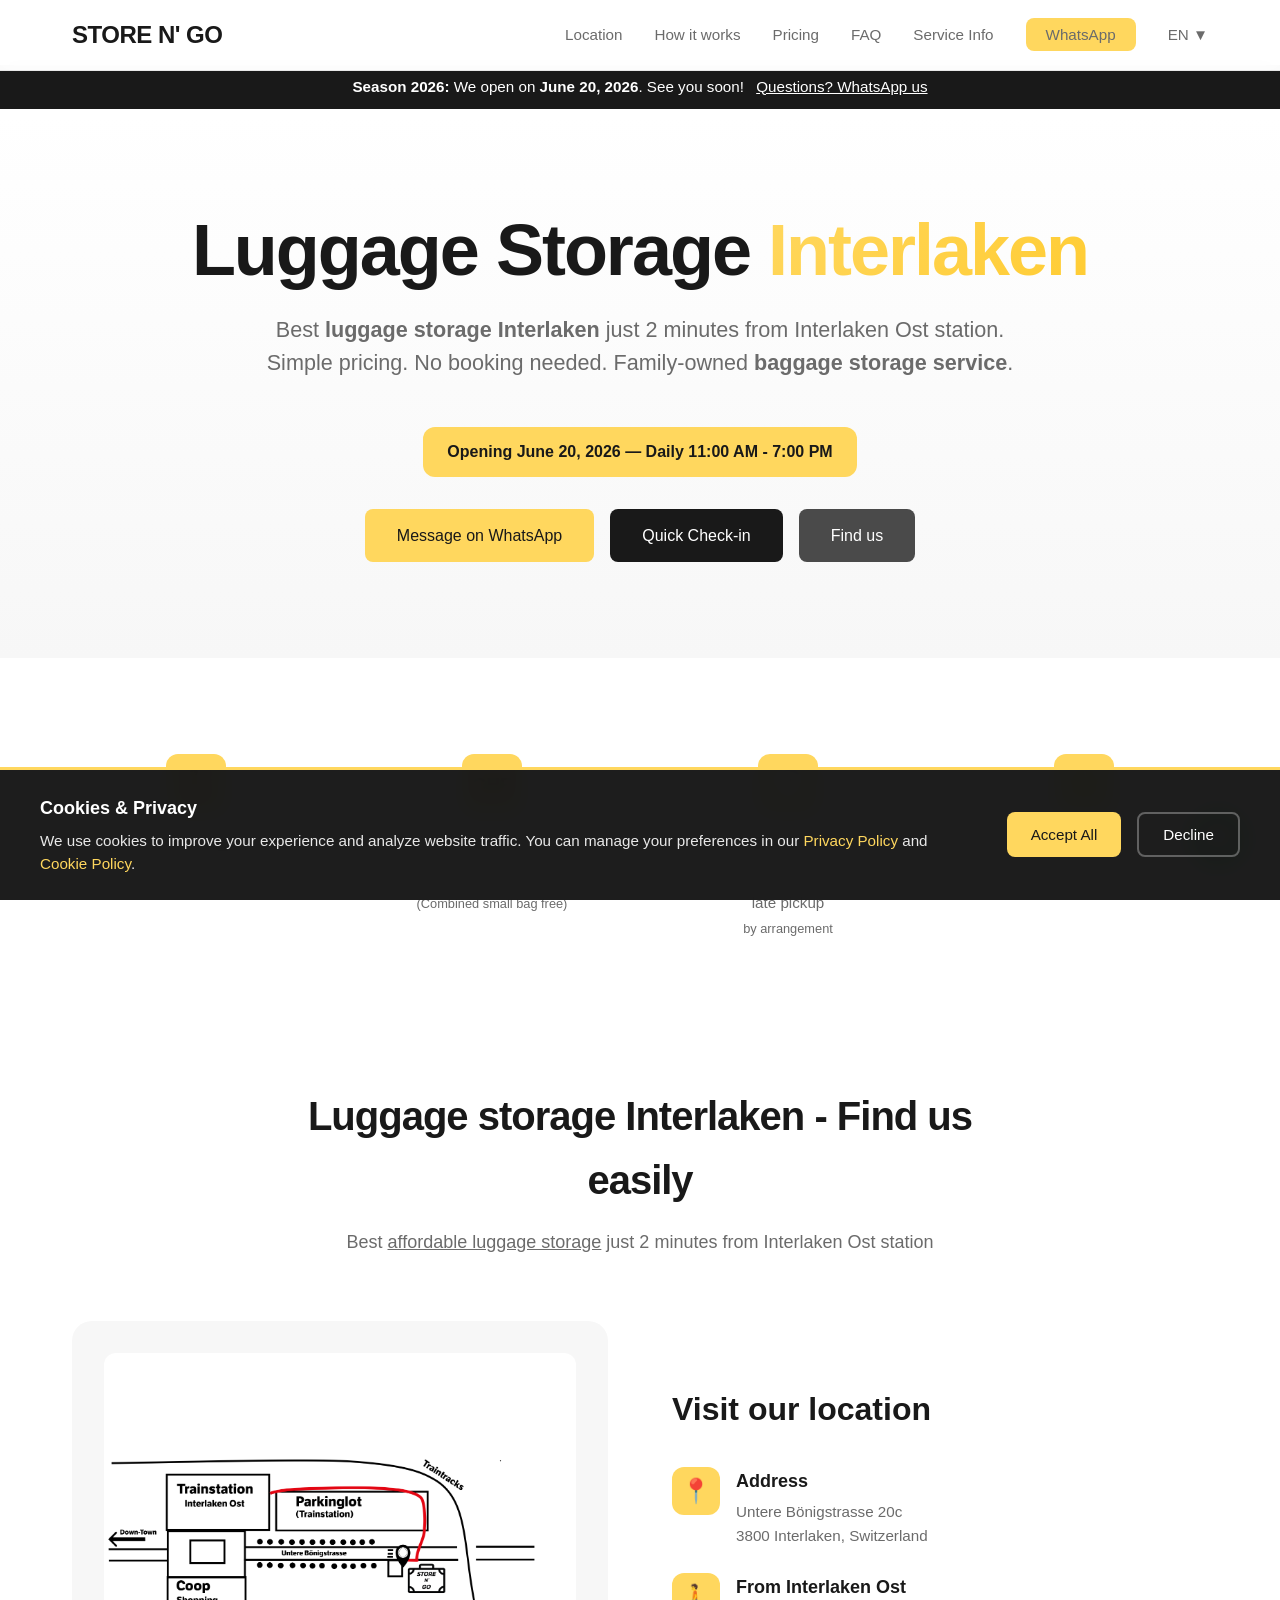
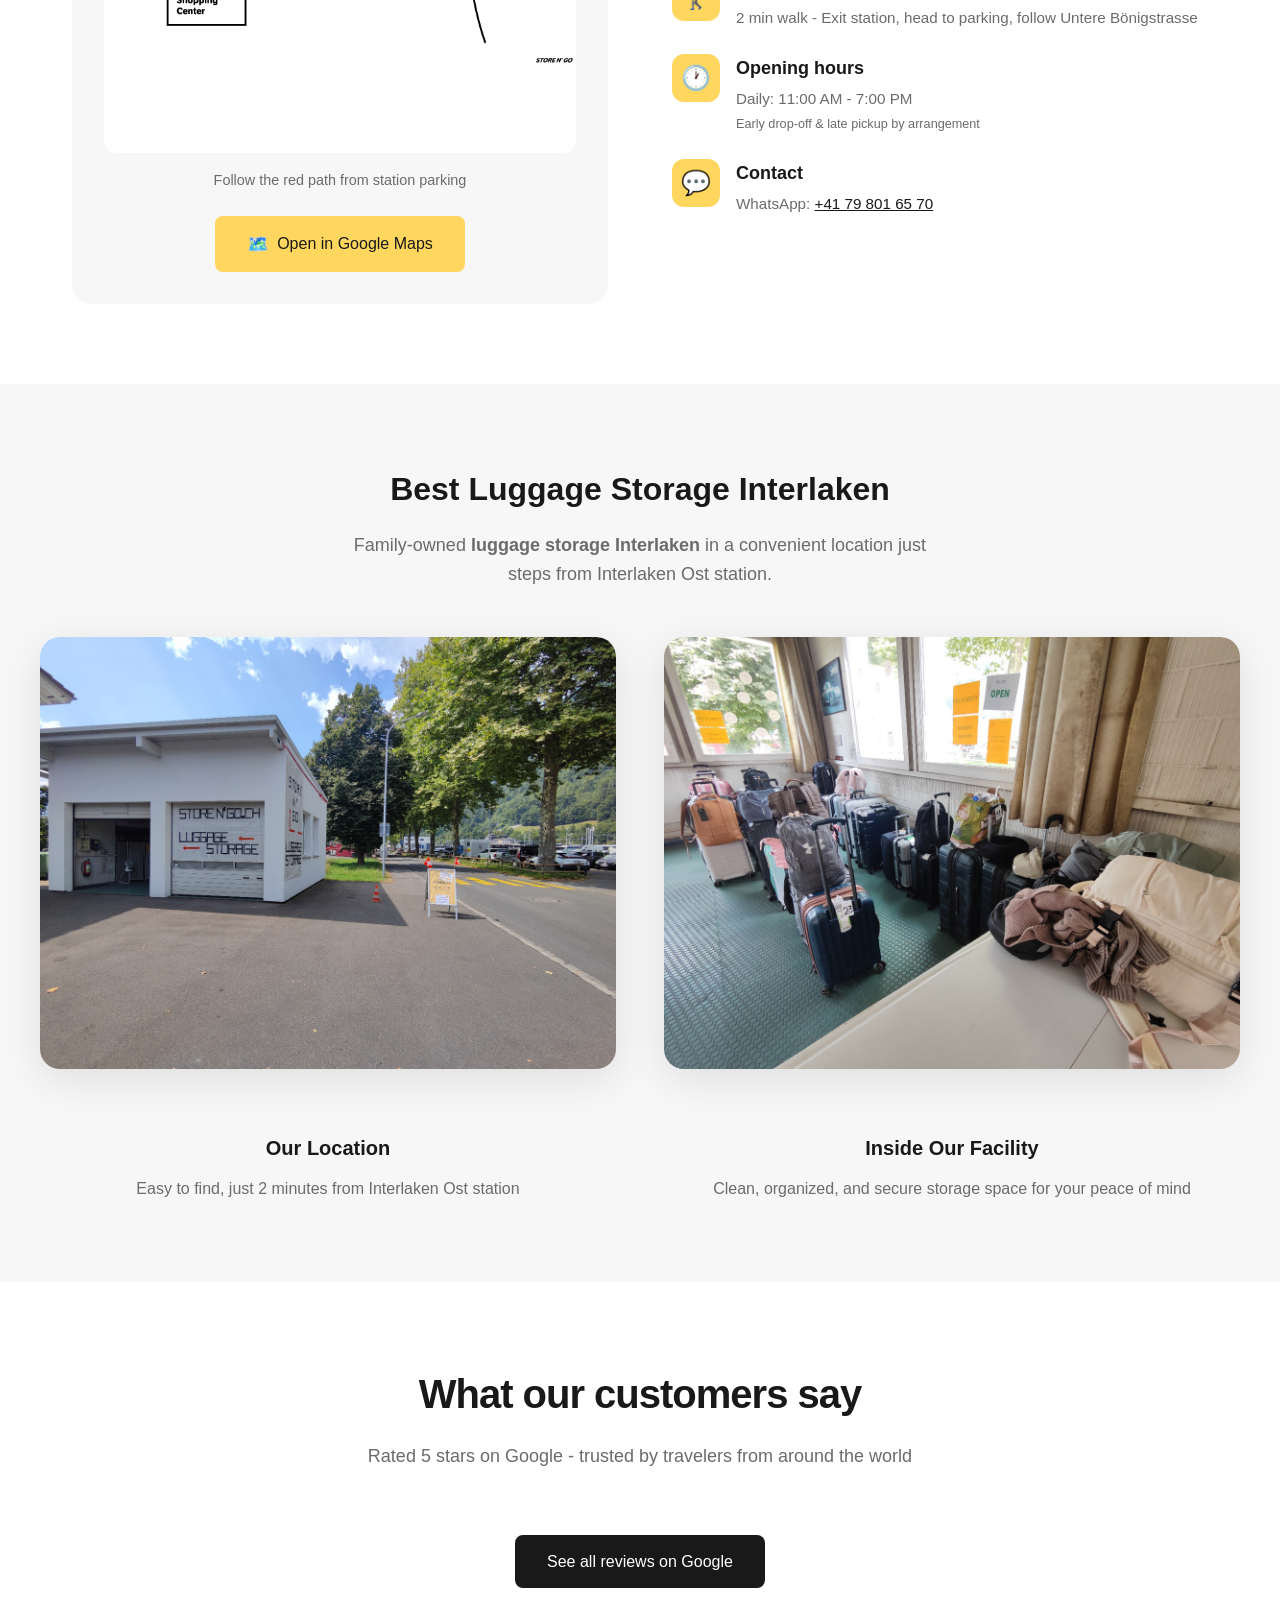
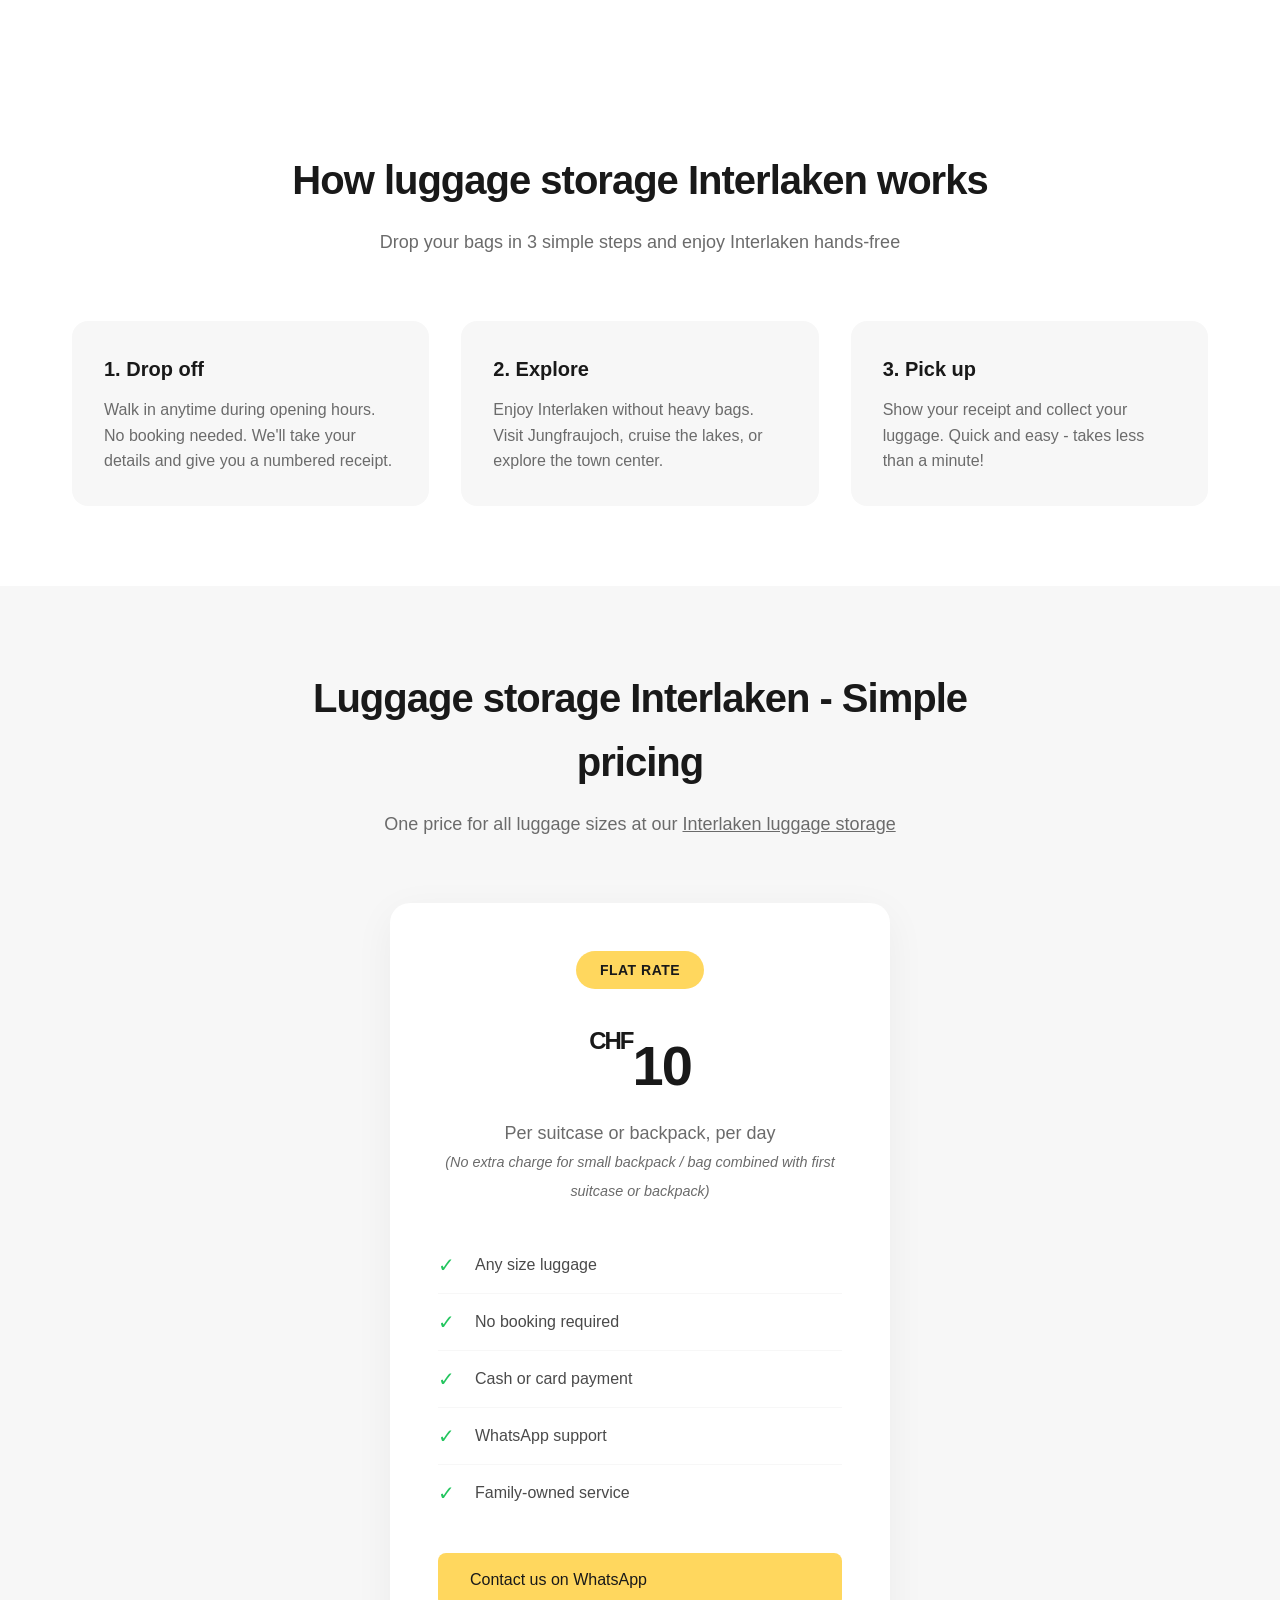
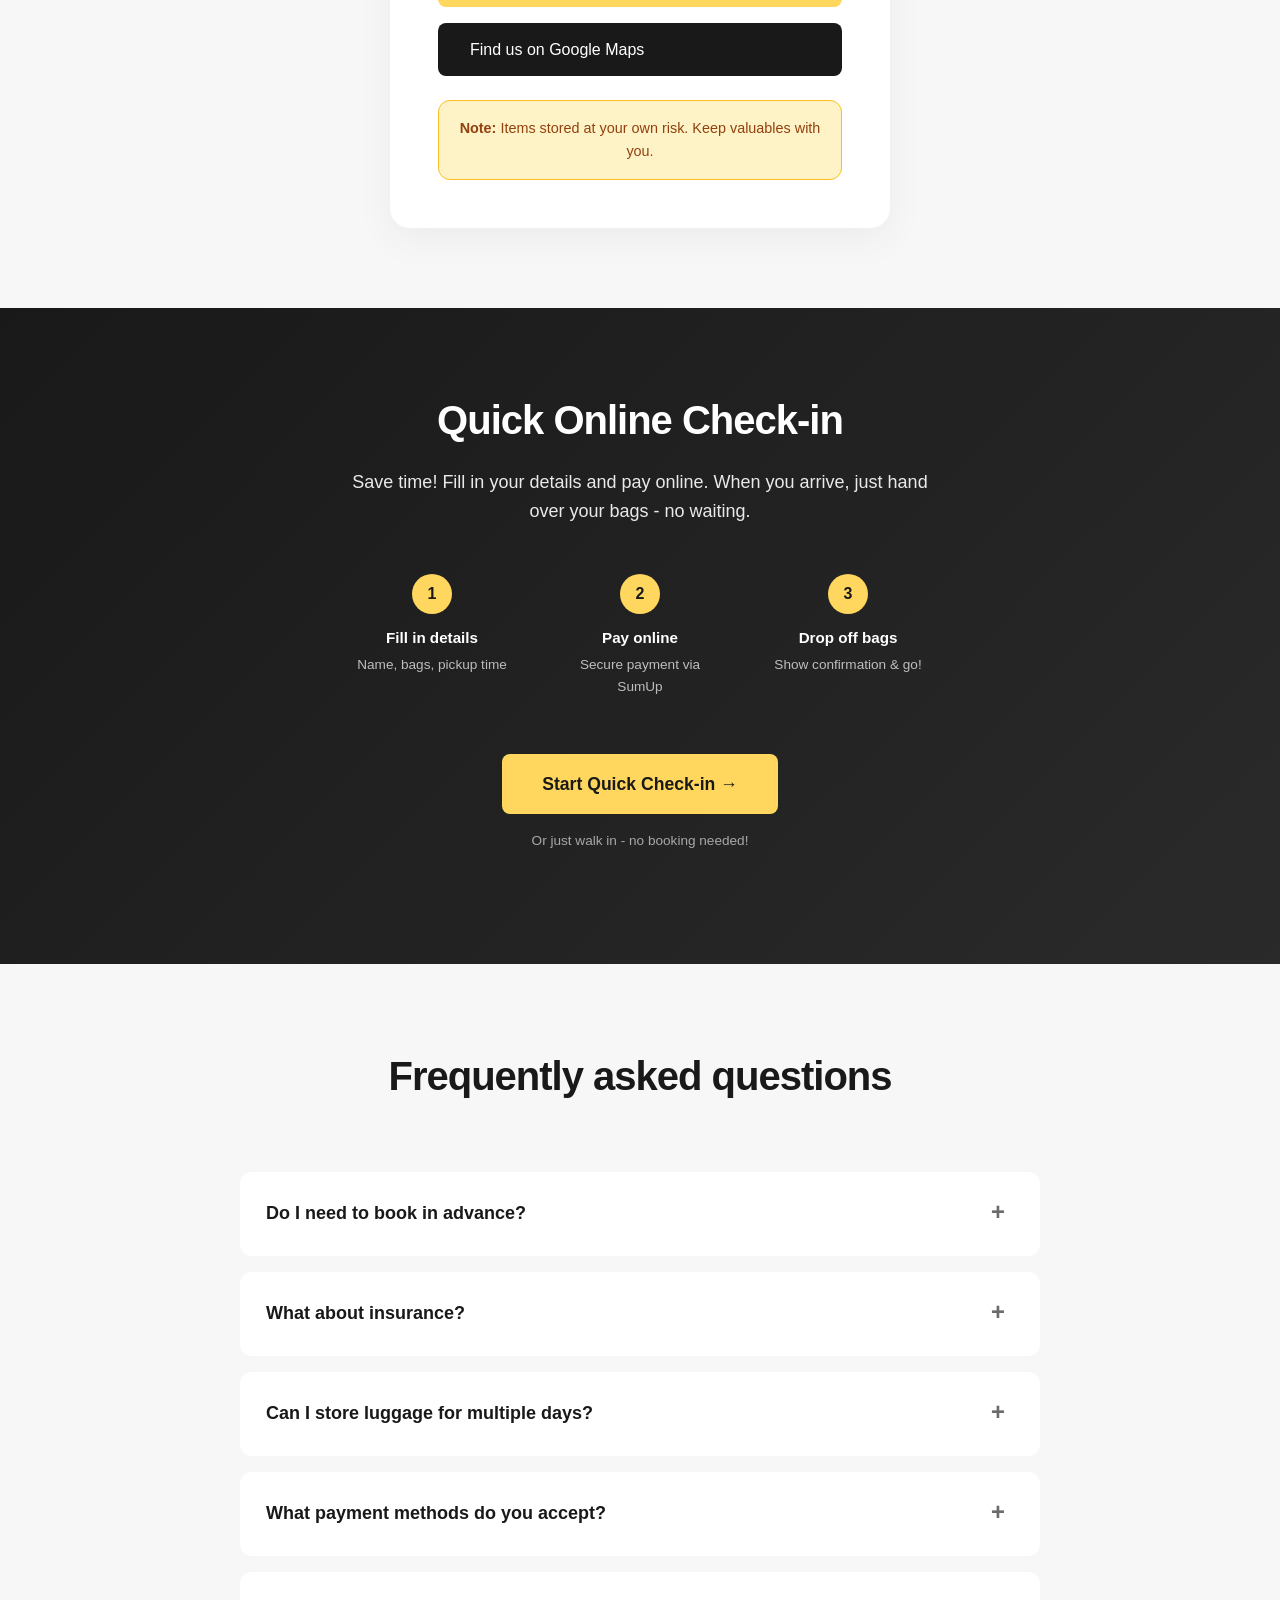
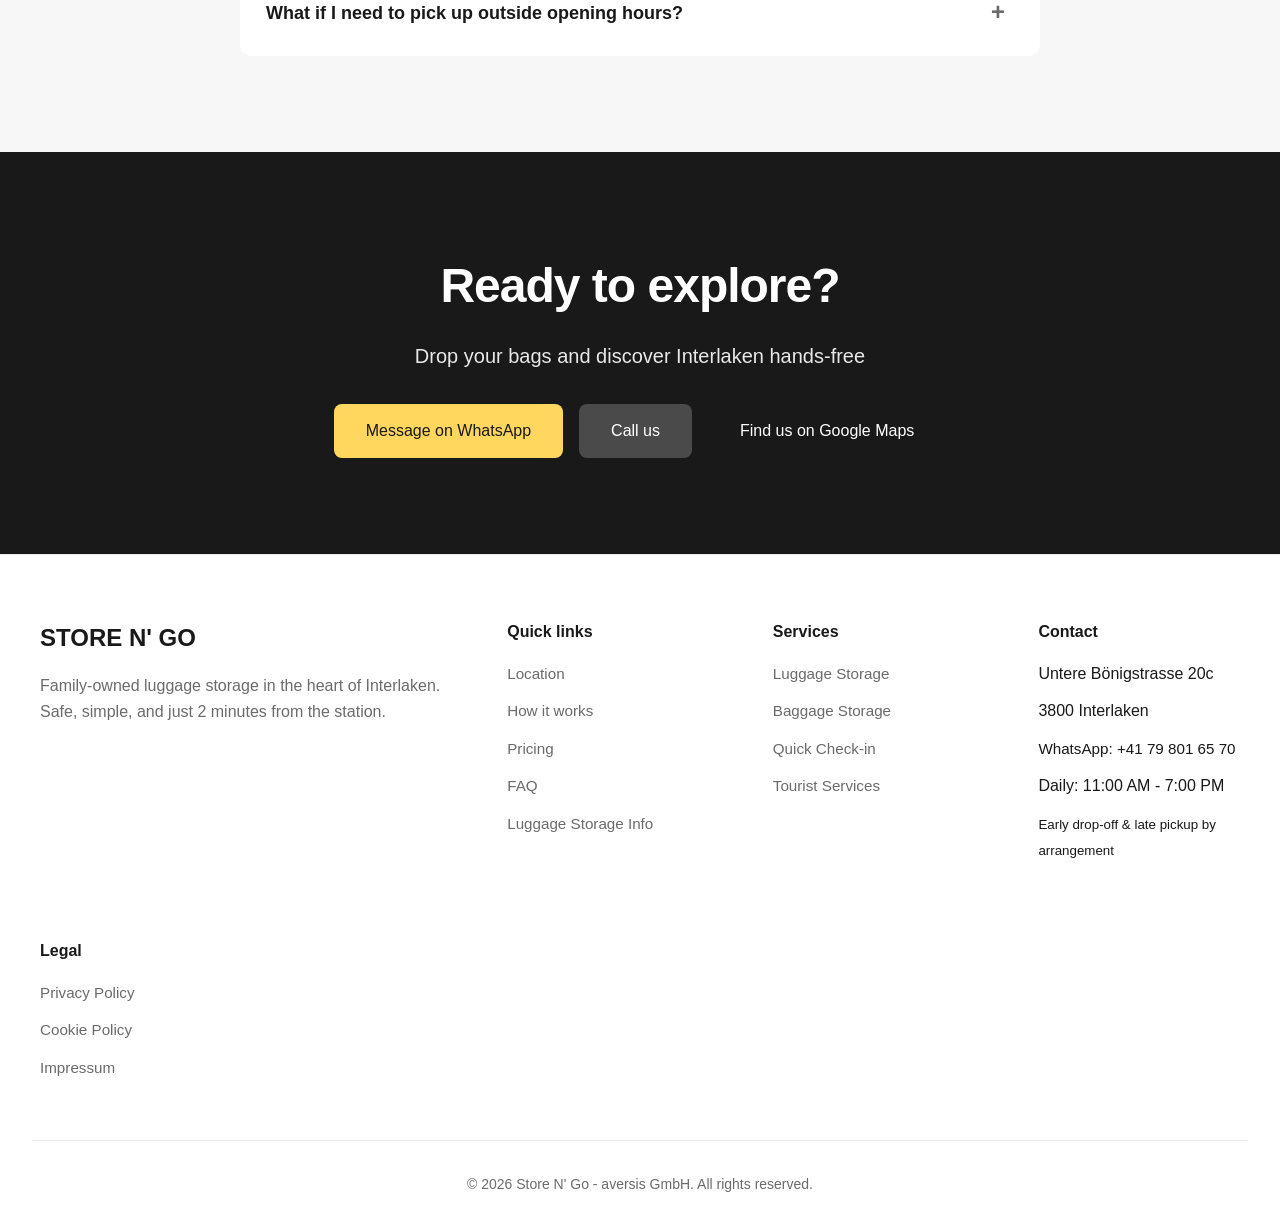
==== commit b5202c6e: "fix: correct all dates from 2025 to 2026 Co-Authored-By: Claude Opus 4.6 <noreply@anthropic.com>" ====
--- a/index.html
+++ b/index.html
@@ -261,7 +261,7 @@
     <!-- Season Info Banner -->
     <div class="season-banner" id="seasonBanner">
         <div class="season-banner-content">
-            <strong>Season 2025:</strong> We open on <strong>June 20, 2025</strong>. See you soon!
+            <strong>Season 2026:</strong> We open on <strong>June 20, 2026</strong>. See you soon!
             <a href="https://wa.me/41798016570?text=Hi%2C%20when%20do%20you%20open%20for%20the%20season%3F" target="_blank" rel="noopener" style="color: white; margin-left: 0.5rem; text-decoration: underline;">Questions? WhatsApp us</a>
         </div>
     </div>
@@ -275,7 +275,7 @@
                 Simple pricing. No booking needed. Family-owned <strong>baggage storage service</strong>.
             </p>
             <div style="background: var(--yellow); color: var(--dark); padding: 0.75rem 1.5rem; border-radius: 12px; margin-bottom: 2rem; font-weight: 600; display: inline-block;">
-                Opening June 20, 2025 — Daily 11:00 AM - 7:00 PM
+                Opening June 20, 2026 — Daily 11:00 AM - 7:00 PM
             </div>
             <div class="hero-buttons">
                 <a href="https://wa.me/41798016570?text=Hi%2C%20I%20would%20like%20to%20store%20my%20luggage" class="btn btn-primary" target="_blank" rel="noopener">
@@ -646,7 +646,7 @@
         </div>
 
         <div class="footer-bottom">
-            <p>© 2025 Store N' Go - aversis GmbH. All rights reserved.</p>
+            <p>© 2026 Store N' Go - aversis GmbH. All rights reserved.</p>
         </div>
     </footer>
 
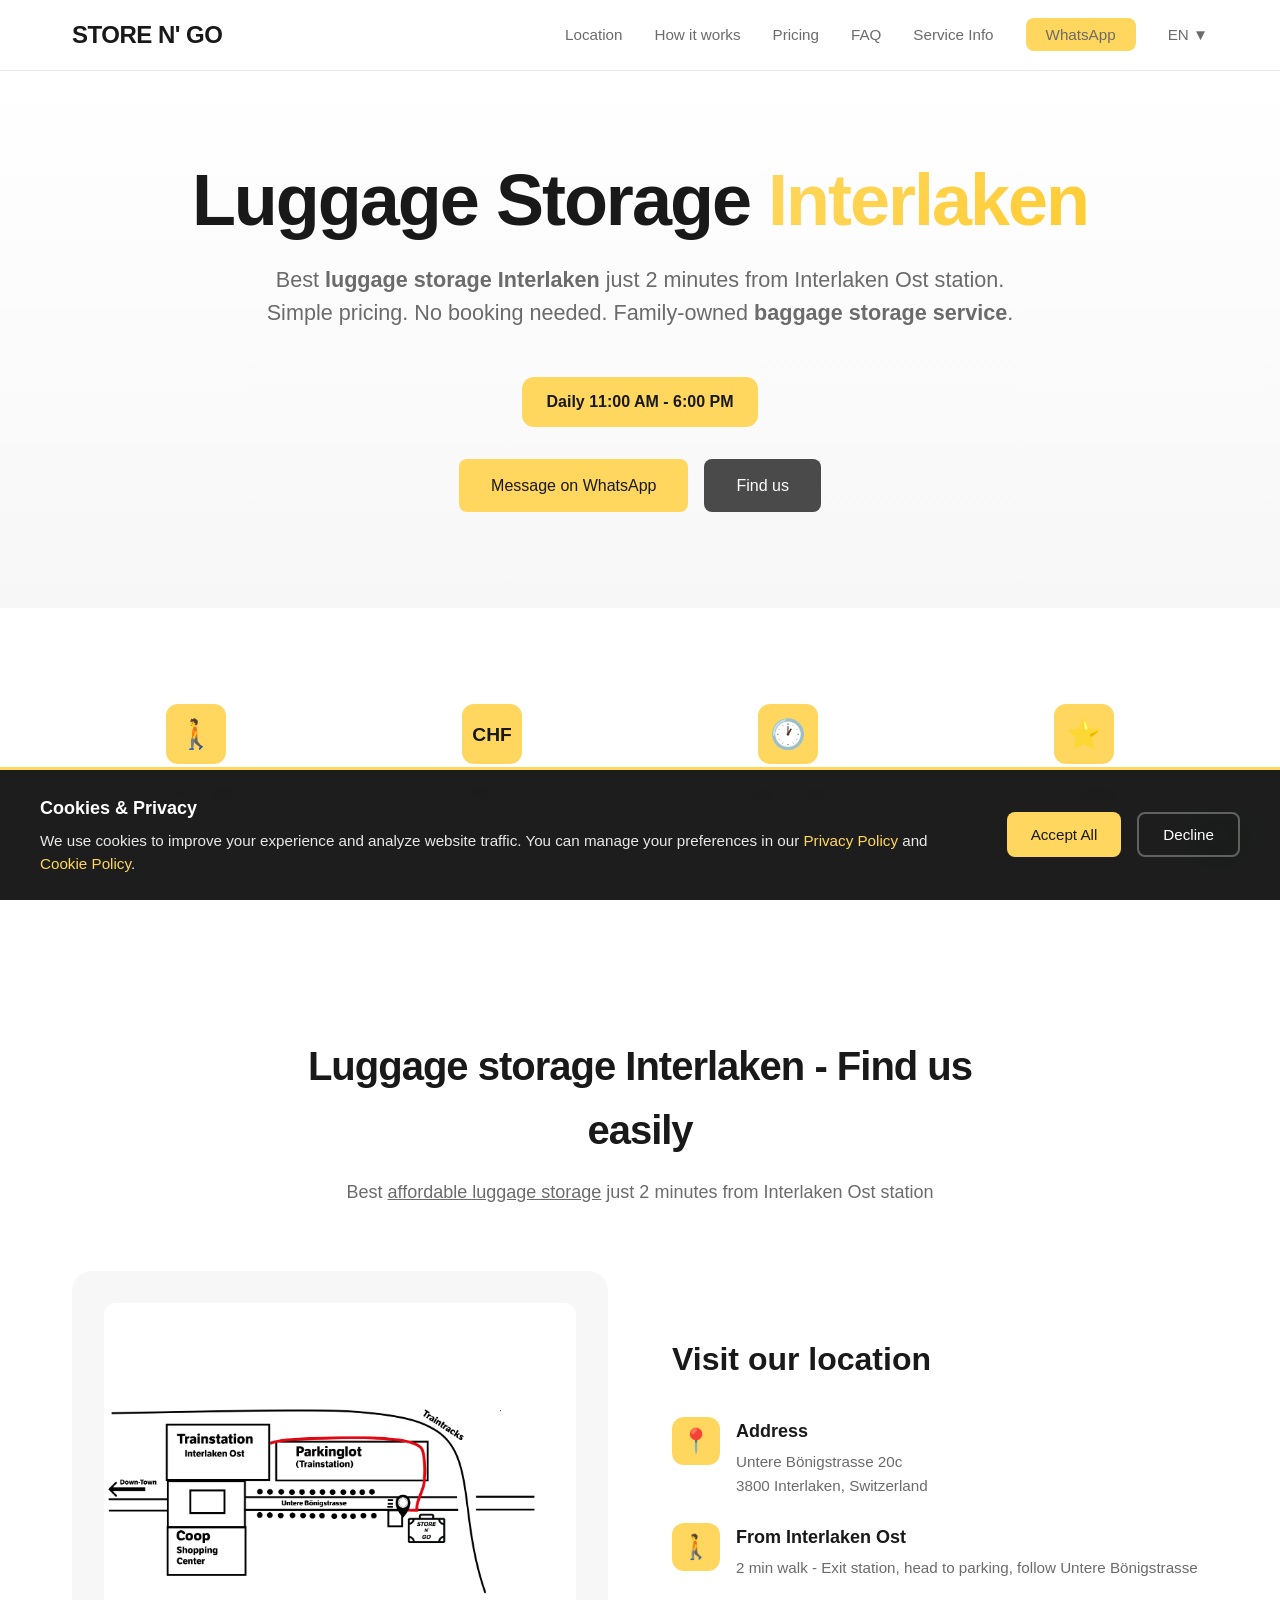
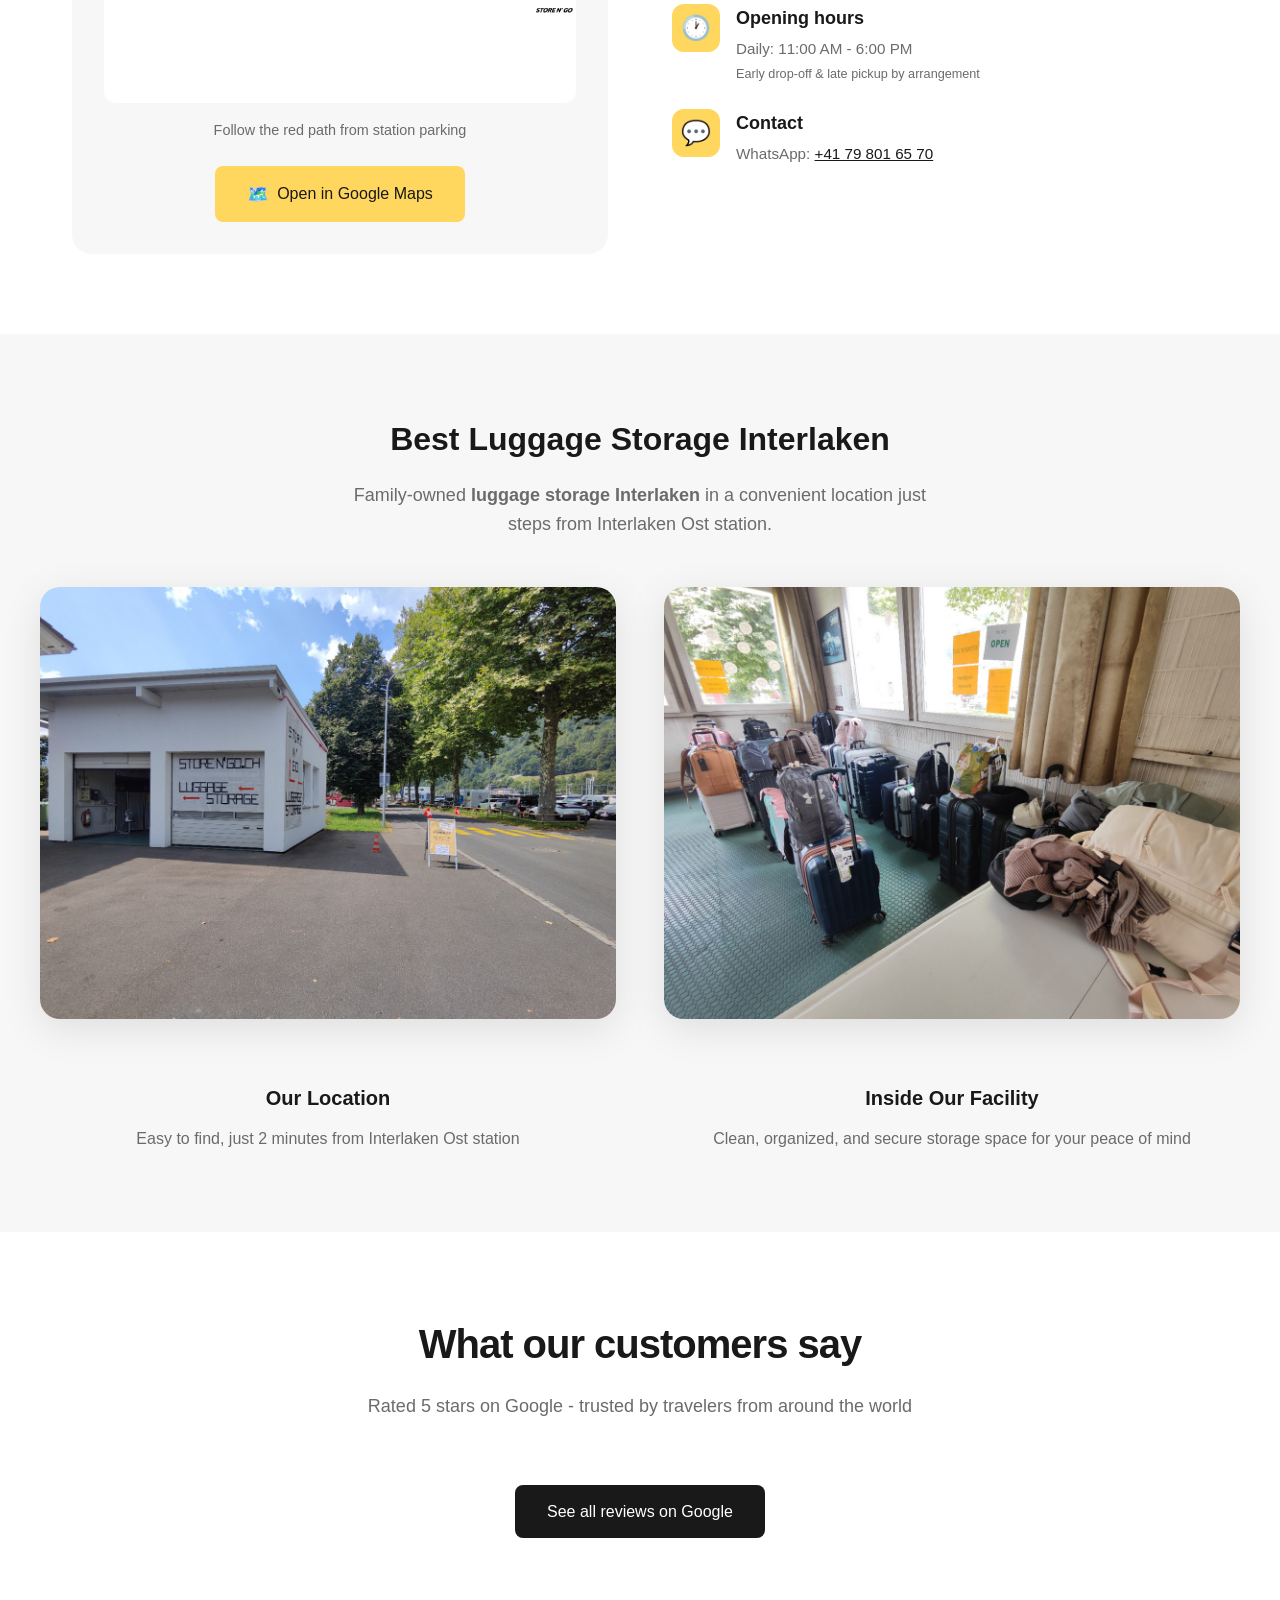
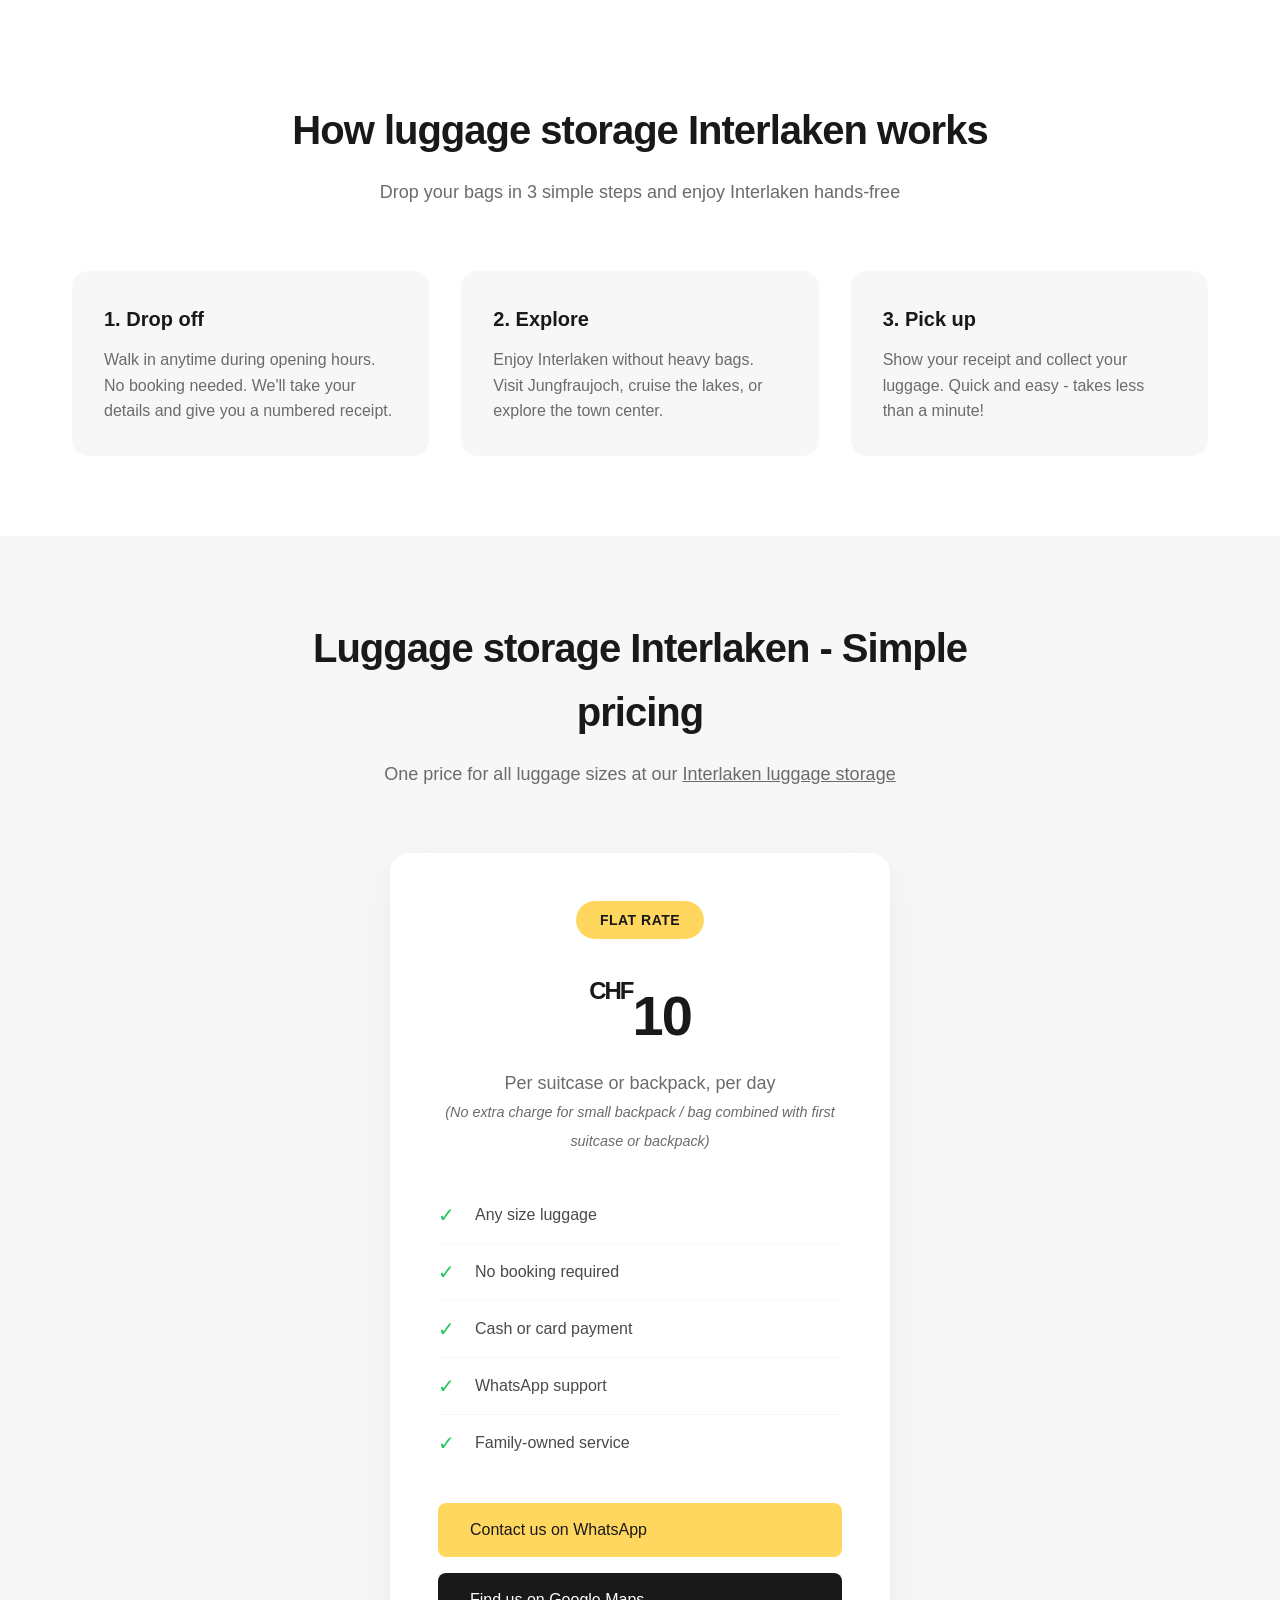
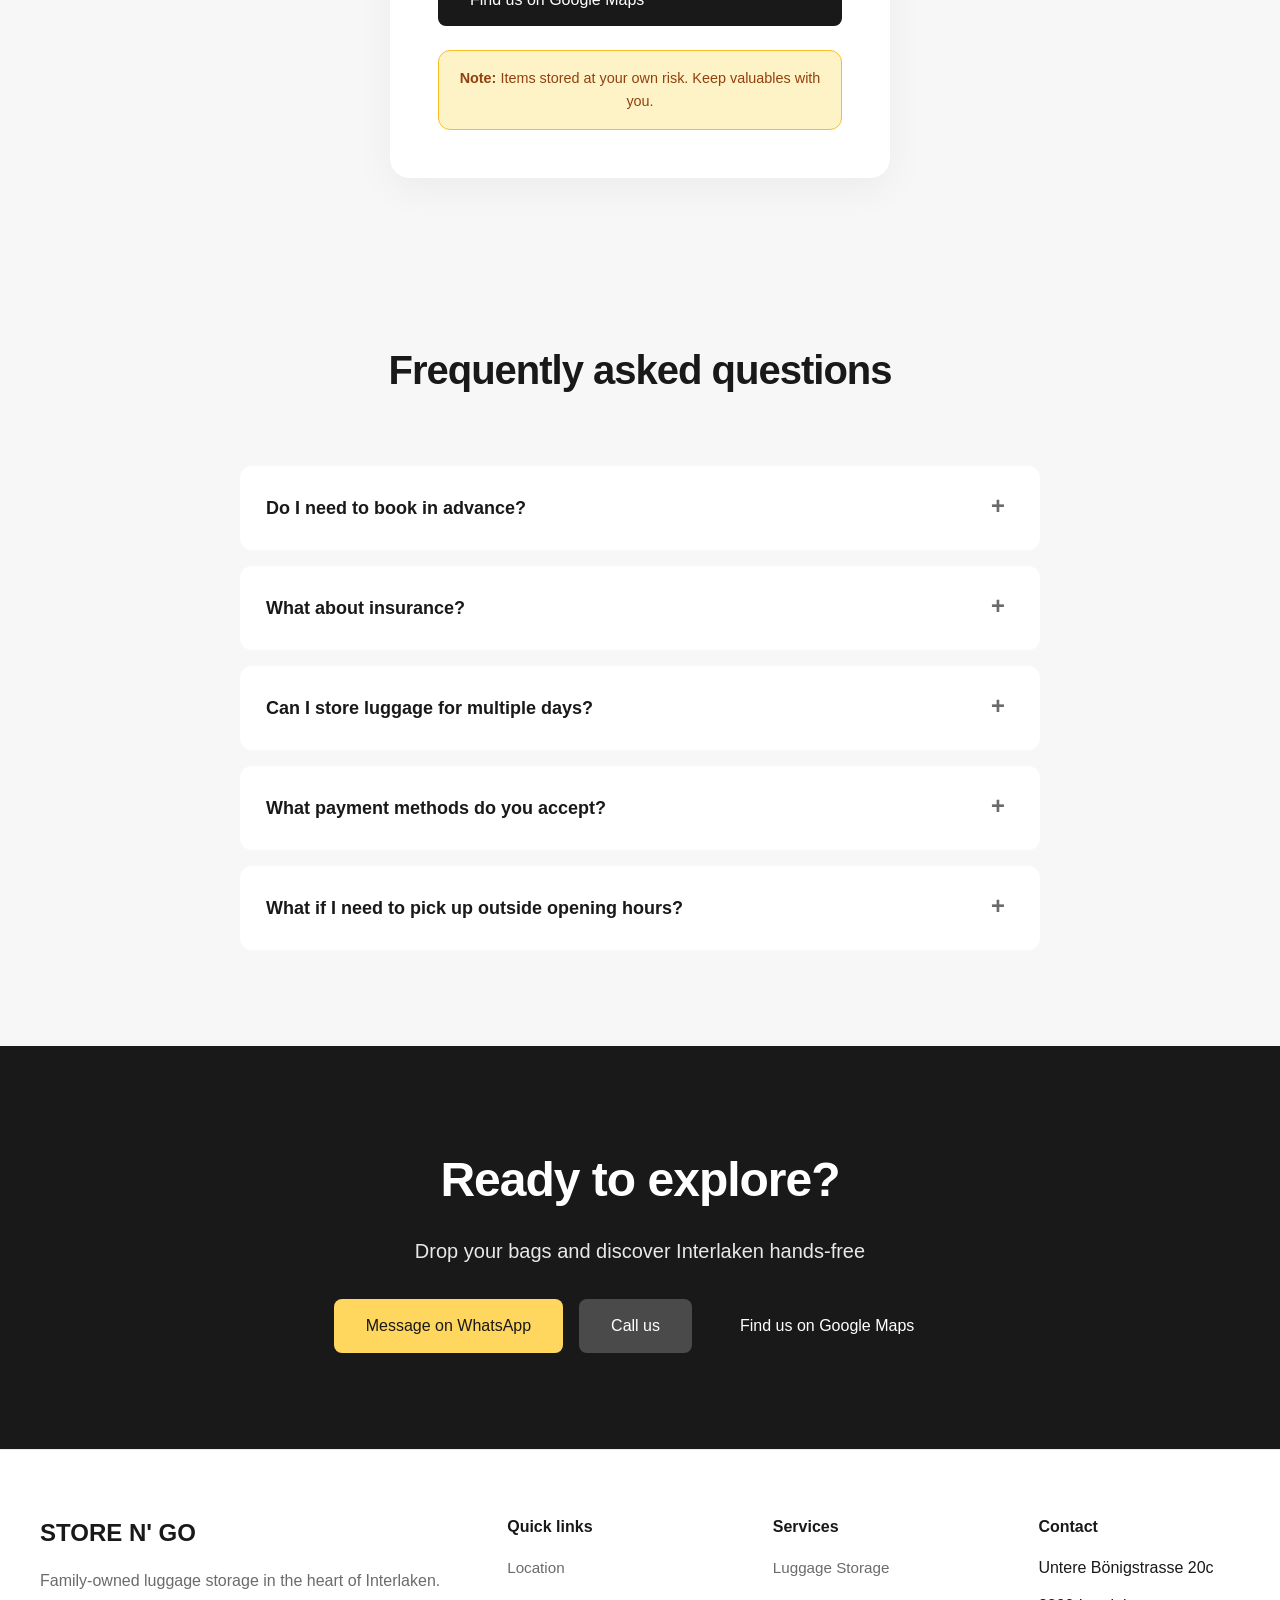
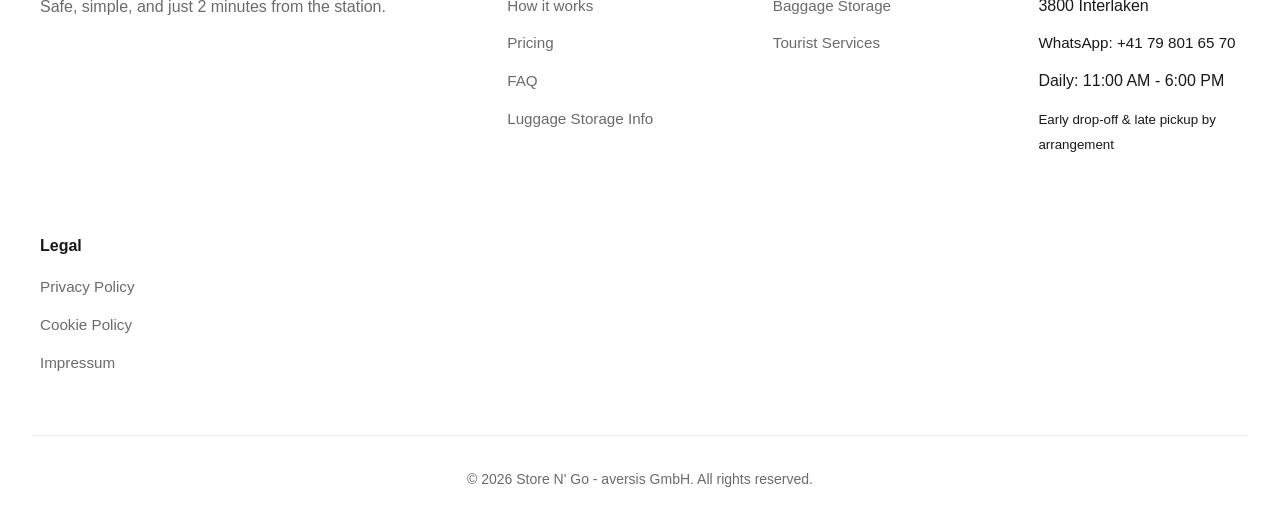
==== commit 054835e0: "content: open for season — 11–18 hours, drop launch banner & check-in CTA - Opening hours corrected " ====
--- a/index.html
+++ b/index.html
@@ -6,7 +6,7 @@
     <meta name="mobile-web-app-capable" content="yes">
     <meta name="apple-mobile-web-app-capable" content="yes">
     <title>Luggage Storage Interlaken | Store N' Go - From CHF 10 Small Bags Free | 2 Min from Station</title>
-    <meta name="description" content="Luggage storage Interlaken - CHF 10/bag. 2 min from Interlaken Ost station. No booking needed. Open daily 11am-7pm. 5-star rated family business. Drop your bags & explore!">
+    <meta name="description" content="Luggage storage Interlaken - CHF 10/bag. 2 min from Interlaken Ost station. No booking needed. Open daily 11am-6pm. 5-star rated family business. Drop your bags & explore!">
     <meta name="keywords" content="luggage storage interlaken, baggage storage interlaken, interlaken luggage storage, luggage storage interlaken ost, bag storage interlaken, interlaken baggage storage, gepäckaufbewahrung interlaken, luggage lockers interlaken, suitcase storage interlaken, left luggage interlaken, luggage storage near me interlaken, where to leave luggage interlaken">
 
     <!-- SEO Geographic Meta Tags -->
@@ -58,7 +58,7 @@
     <!-- Twitter Card -->
     <meta name="twitter:card" content="summary_large_image">
     <meta name="twitter:title" content="Luggage Storage Interlaken | Store N' Go">
-    <meta name="twitter:description" content="CHF 10/bag. 2 min from Interlaken Ost. No booking needed. Open daily 11am-7pm.">
+    <meta name="twitter:description" content="CHF 10/bag. 2 min from Interlaken Ost. No booking needed. Open daily 11am-6pm.">
     <meta name="twitter:image" content="https://store-n-go.com/store-building.jpg">
 
     <!-- Schema.org Structured Data -->
@@ -89,7 +89,7 @@
             "@type": "OpeningHoursSpecification",
             "dayOfWeek": ["Monday", "Tuesday", "Wednesday", "Thursday", "Friday", "Saturday", "Sunday"],
             "opens": "11:00",
-            "closes": "19:00"
+            "closes": "18:00"
         }],
         "aggregateRating": {
             "@type": "AggregateRating",
@@ -173,7 +173,7 @@
                 "name": "Do I need to book in advance for luggage storage in Interlaken?",
                 "acceptedAnswer": {
                     "@type": "Answer",
-                    "text": "No booking necessary! Just walk in during our opening hours (11am - 7pm daily). We always have space available. You can also use our Quick Check-in online to save time."
+                    "text": "No booking necessary! Just walk in during our opening hours (11am - 6pm daily). We always have space available."
                 }
             },
             {
@@ -197,7 +197,7 @@
                 "name": "What payment methods do you accept?",
                 "acceptedAnswer": {
                     "@type": "Answer",
-                    "text": "We accept cash (CHF) and major credit/debit cards. You can also pay online via our Quick Check-in."
+                    "text": "We accept cash (CHF) and major credit/debit cards."
                 }
             },
             {
@@ -258,13 +258,6 @@
         </div>
     </nav>
 
-    <!-- Season Info Banner -->
-    <div class="season-banner" id="seasonBanner">
-        <div class="season-banner-content">
-            <strong>Season 2026:</strong> We open on <strong>June 20, 2026</strong>. See you soon!
-            <a href="https://wa.me/41798016570?text=Hi%2C%20when%20do%20you%20open%20for%20the%20season%3F" target="_blank" rel="noopener" style="color: white; margin-left: 0.5rem; text-decoration: underline;">Questions? WhatsApp us</a>
-        </div>
-    </div>
 
     <!-- Hero Section -->
     <section class="hero">
@@ -275,14 +268,11 @@
                 Simple pricing. No booking needed. Family-owned <strong>baggage storage service</strong>.
             </p>
             <div style="background: var(--yellow); color: var(--dark); padding: 0.75rem 1.5rem; border-radius: 12px; margin-bottom: 2rem; font-weight: 600; display: inline-block;">
-                Opening June 20, 2026 — Daily 11:00 AM - 7:00 PM
+                Daily 11:00 AM - 6:00 PM
             </div>
             <div class="hero-buttons">
                 <a href="https://wa.me/41798016570?text=Hi%2C%20I%20would%20like%20to%20store%20my%20luggage" class="btn btn-primary" target="_blank" rel="noopener">
                     Message on WhatsApp
-                </a>
-                <a href="#checkin" class="btn btn-secondary">
-                    Quick Check-in
                 </a>
                 <a href="#location" class="btn btn-secondary" style="background: var(--gray-dark);">
                     Find us
@@ -312,7 +302,7 @@
                 <div class="feature-icon">
                     <span style="font-size: 1.8rem; line-height: 1;">🕐</span>
                 </div>
-                <h3>11am - 7pm</h3>
+                <h3>11am - 6pm</h3>
                 <p>Early drop-off &<br>late pickup<br><small style="color: var(--gray); font-size: 0.8rem;">by arrangement</small></p>
             </div>
             <div class="feature">
@@ -373,7 +363,7 @@
                     </div>
                     <div class="location-text">
                         <h4>Opening hours</h4>
-                        <p>Daily: 11:00 AM - 7:00 PM<br><small>Early drop-off & late pickup by arrangement</small></p>
+                        <p>Daily: 11:00 AM - 6:00 PM<br><small>Early drop-off & late pickup by arrangement</small></p>
                     </div>
                 </div>
 
@@ -487,37 +477,6 @@
         </div>
     </section>
 
-    <!-- Quick Check-in -->
-    <section class="checkin-section" id="checkin">
-        <div class="checkin-container">
-            <h2>Quick Online Check-in</h2>
-            <p>Save time! Fill in your details and pay online. When you arrive, just hand over your bags - no waiting.</p>
-
-            <div class="checkin-steps">
-                <div class="checkin-step">
-                    <div class="checkin-step-number">1</div>
-                    <h4>Fill in details</h4>
-                    <p>Name, bags, pickup time</p>
-                </div>
-                <div class="checkin-step">
-                    <div class="checkin-step-number">2</div>
-                    <h4>Pay online</h4>
-                    <p>Secure payment via SumUp</p>
-                </div>
-                <div class="checkin-step">
-                    <div class="checkin-step-number">3</div>
-                    <h4>Drop off bags</h4>
-                    <p>Show confirmation & go!</p>
-                </div>
-            </div>
-
-            <!-- TODO: Replace with actual SumUp Payment Link after setup -->
-            <a href="#" class="btn-checkin" id="checkinBtn">
-                Start Quick Check-in →
-            </a>
-            <p style="font-size: 0.85rem; opacity: 0.6; margin-top: 1rem;">Or just walk in - no booking needed!</p>
-        </div>
-    </section>
 
     <!-- FAQ -->
     <section class="faq" id="faq">
@@ -532,7 +491,7 @@
                     <span class="faq-toggle">+</span>
                 </div>
                 <div class="faq-answer">
-                    No booking necessary! Just walk in during our opening hours (11am - 7pm daily). We always have space available. You can also use our <a href="#checkin" style="color: var(--dark); font-weight: 500;">Quick Check-in</a> to save time.
+                    No booking necessary! Just walk in during our opening hours (11am - 6pm daily). We always have space available.
                 </div>
             </div>
 
@@ -562,7 +521,7 @@
                     <span class="faq-toggle">+</span>
                 </div>
                 <div class="faq-answer">
-                    We accept cash (CHF) and major credit/debit cards. You can also pay online via our <a href="#checkin" style="color: var(--dark); font-weight: 500;">Quick Check-in</a>.
+                    We accept cash (CHF) and major credit/debit cards.
                 </div>
             </div>
 
@@ -619,7 +578,6 @@
                 <ul>
                     <li><a href="#pricing" title="Luggage storage Interlaken pricing">Luggage Storage</a></li>
                     <li><a href="#location" title="Baggage storage near Interlaken Ost">Baggage Storage</a></li>
-                    <li><a href="#checkin" title="Online check-in and payment">Quick Check-in</a></li>
                     <li><a href="#faq" title="Tourist luggage solutions">Tourist Services</a></li>
                 </ul>
             </div>
@@ -630,7 +588,7 @@
                     <li>Untere Bönigstrasse 20c</li>
                     <li>3800 Interlaken</li>
                     <li><a href="https://wa.me/41798016570" style="color: var(--dark);">WhatsApp: +41 79 801 65 70</a></li>
-                    <li>Daily: 11:00 AM - 7:00 PM</li>
+                    <li>Daily: 11:00 AM - 6:00 PM</li>
                     <li><small>Early drop-off & late pickup by arrangement</small></li>
                 </ul>
             </div>
--- a/style.css
+++ b/style.css
@@ -257,28 +257,9 @@
     font-weight: 500;
 }
 
-/* Season Info Banner */
-.season-banner {
-    position: fixed;
-    top: 65px;
-    left: 0;
-    right: 0;
-    z-index: 999;
-    background: var(--dark);
-    color: white;
-    text-align: center;
-    padding: 0.6rem 1rem;
-    font-size: 0.95rem;
-}
-
-.season-banner-content {
-    max-width: var(--max-width);
-    margin: 0 auto;
-}
-
 /* Hero Section */
 .hero {
-    margin-top: 115px;
+    margin-top: 65px;
     padding: 6rem 2rem;
     text-align: center;
     background: linear-gradient(to bottom, var(--white) 0%, var(--gray-light) 100%);
@@ -1319,14 +1300,8 @@
         display: block;
     }
 
-    .season-banner {
-        top: 56px;
-        font-size: 0.85rem;
-        padding: 0.5rem 0.75rem;
-    }
-
     .hero {
-        margin-top: 105px;
+        margin-top: 56px;
         padding: 3rem 1rem;
     }
 
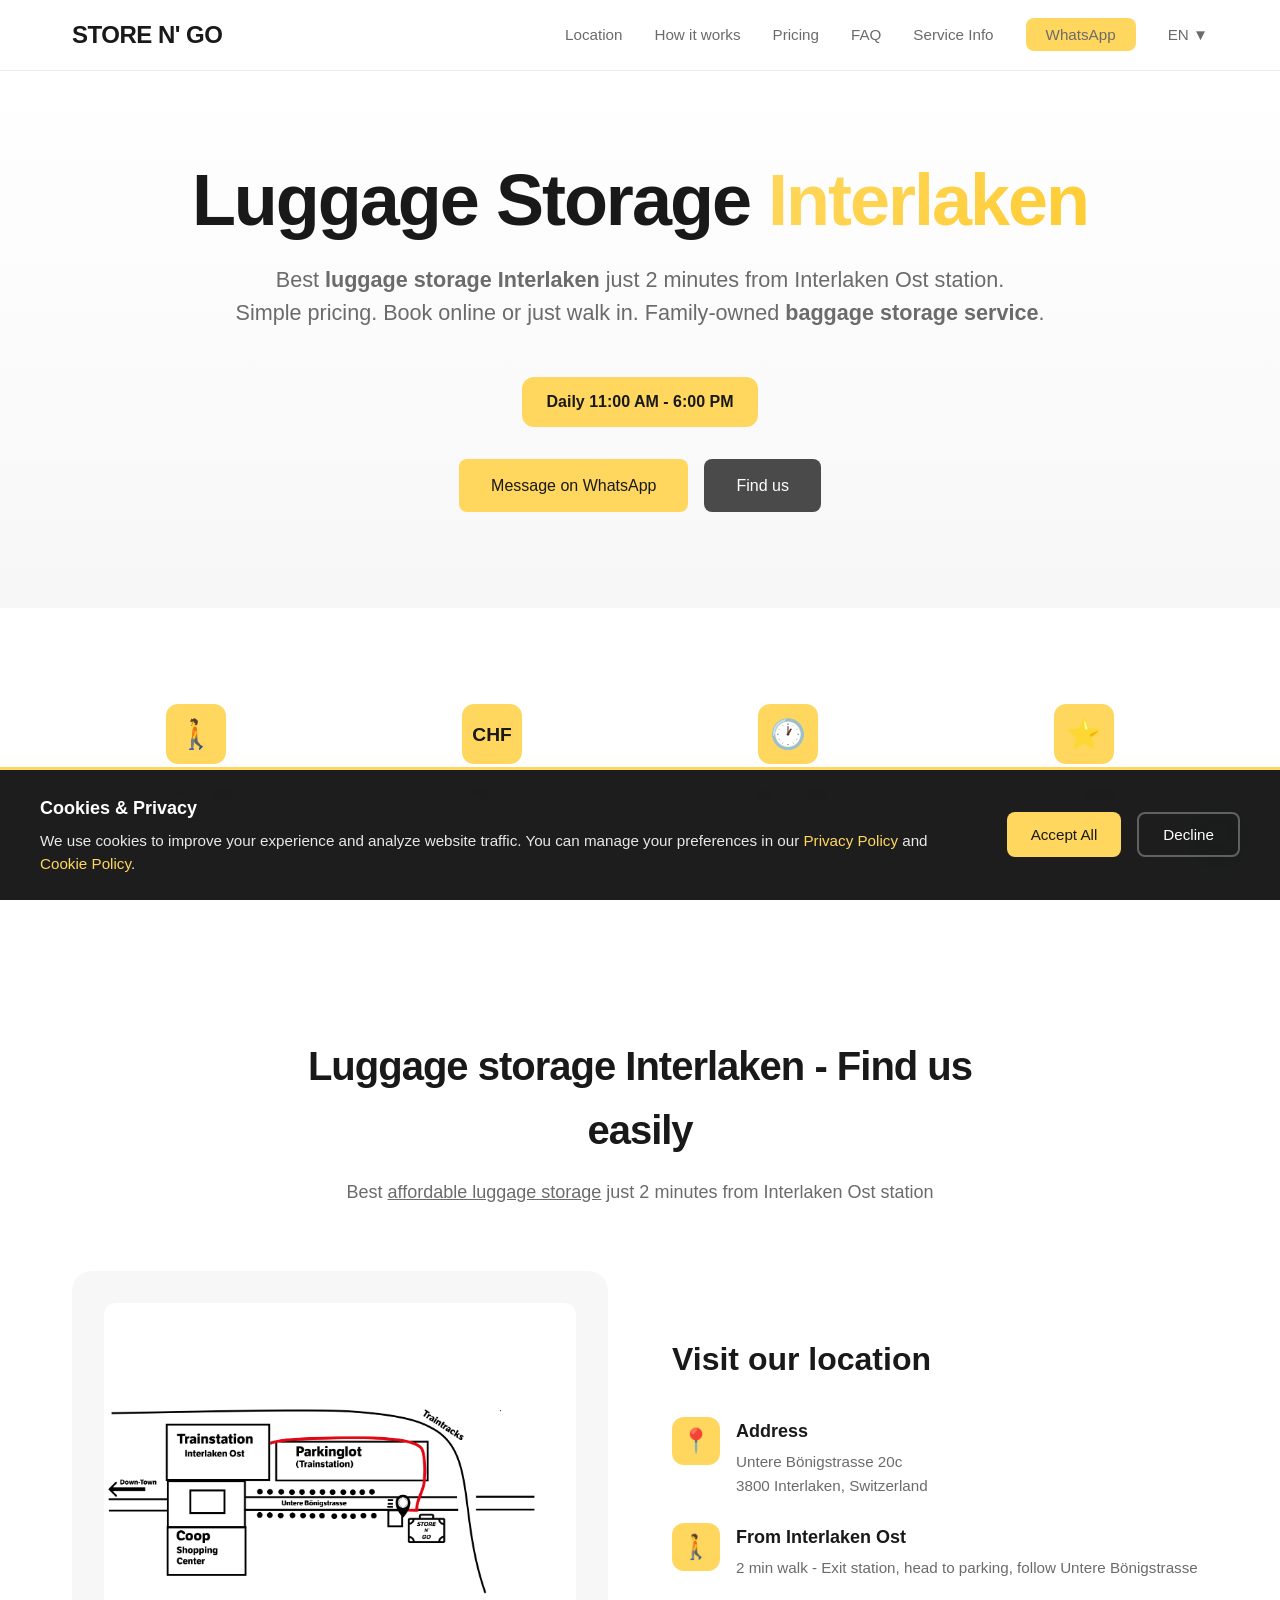
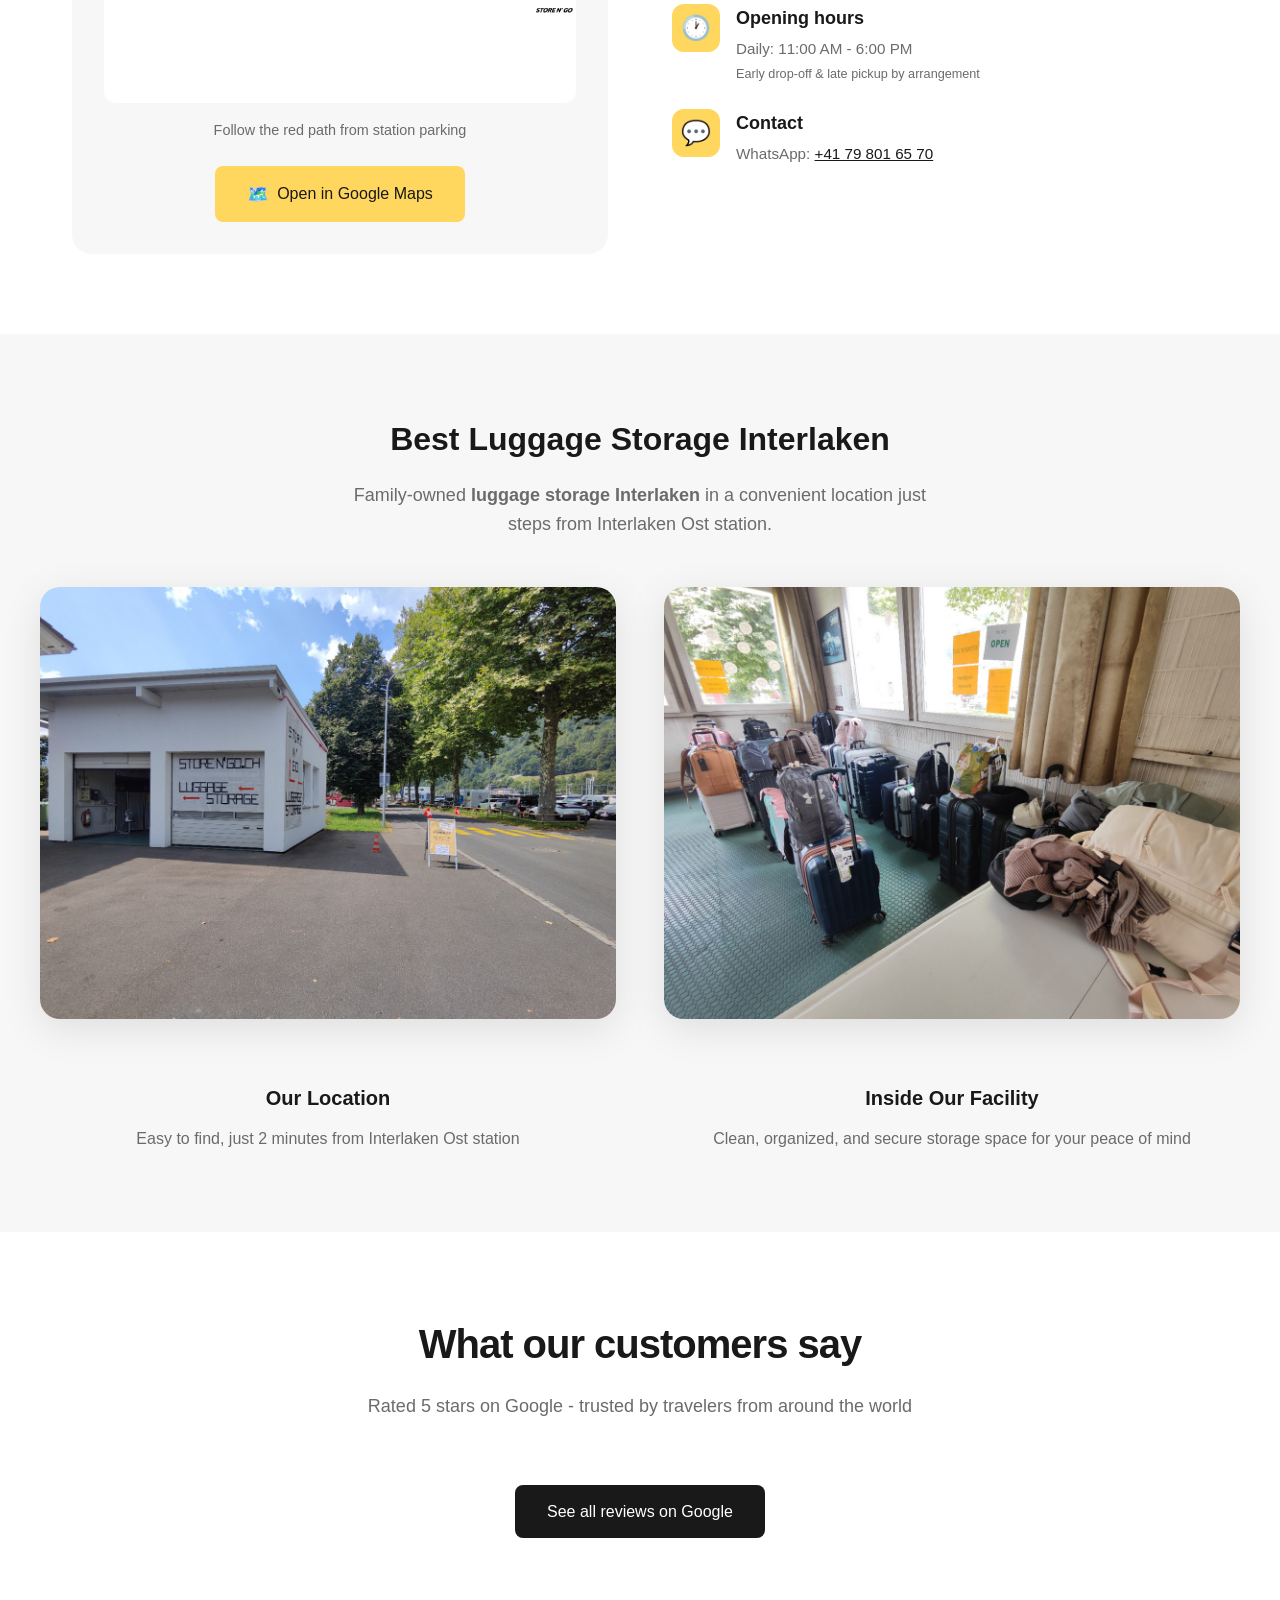
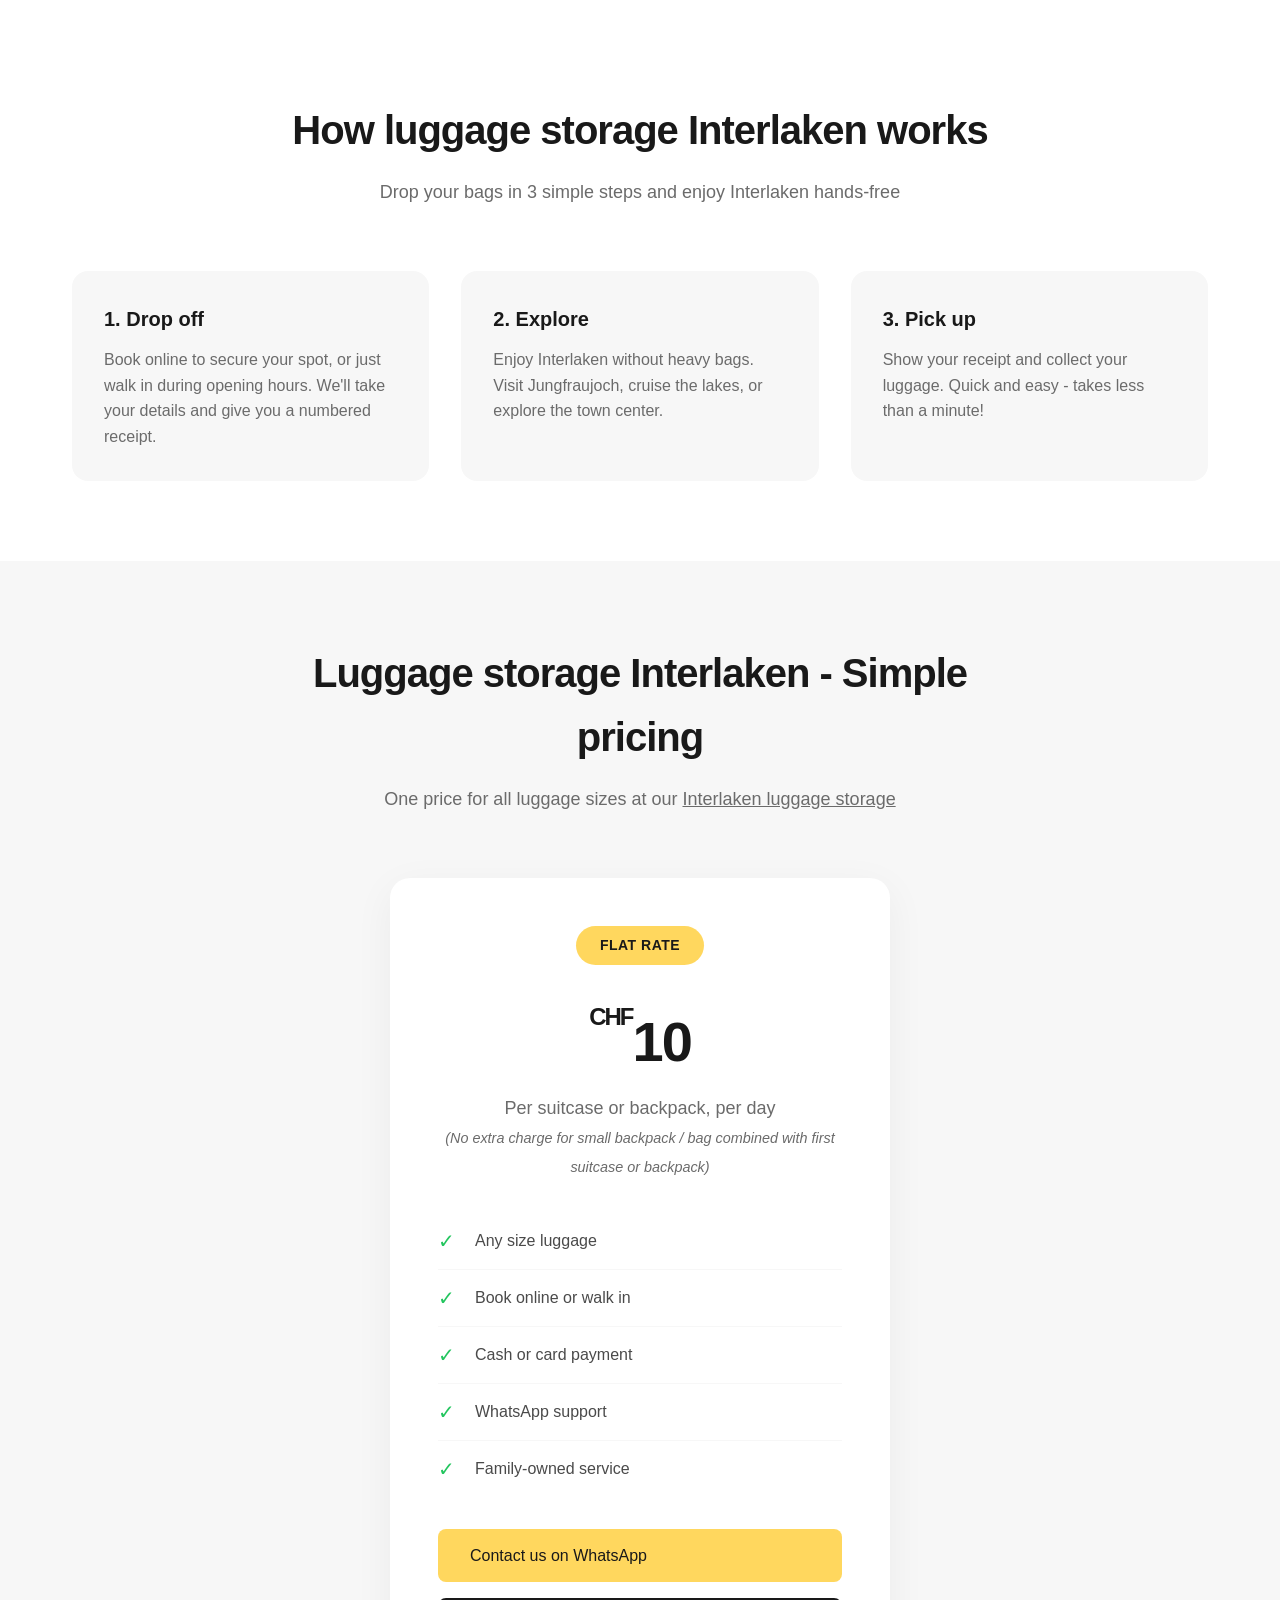
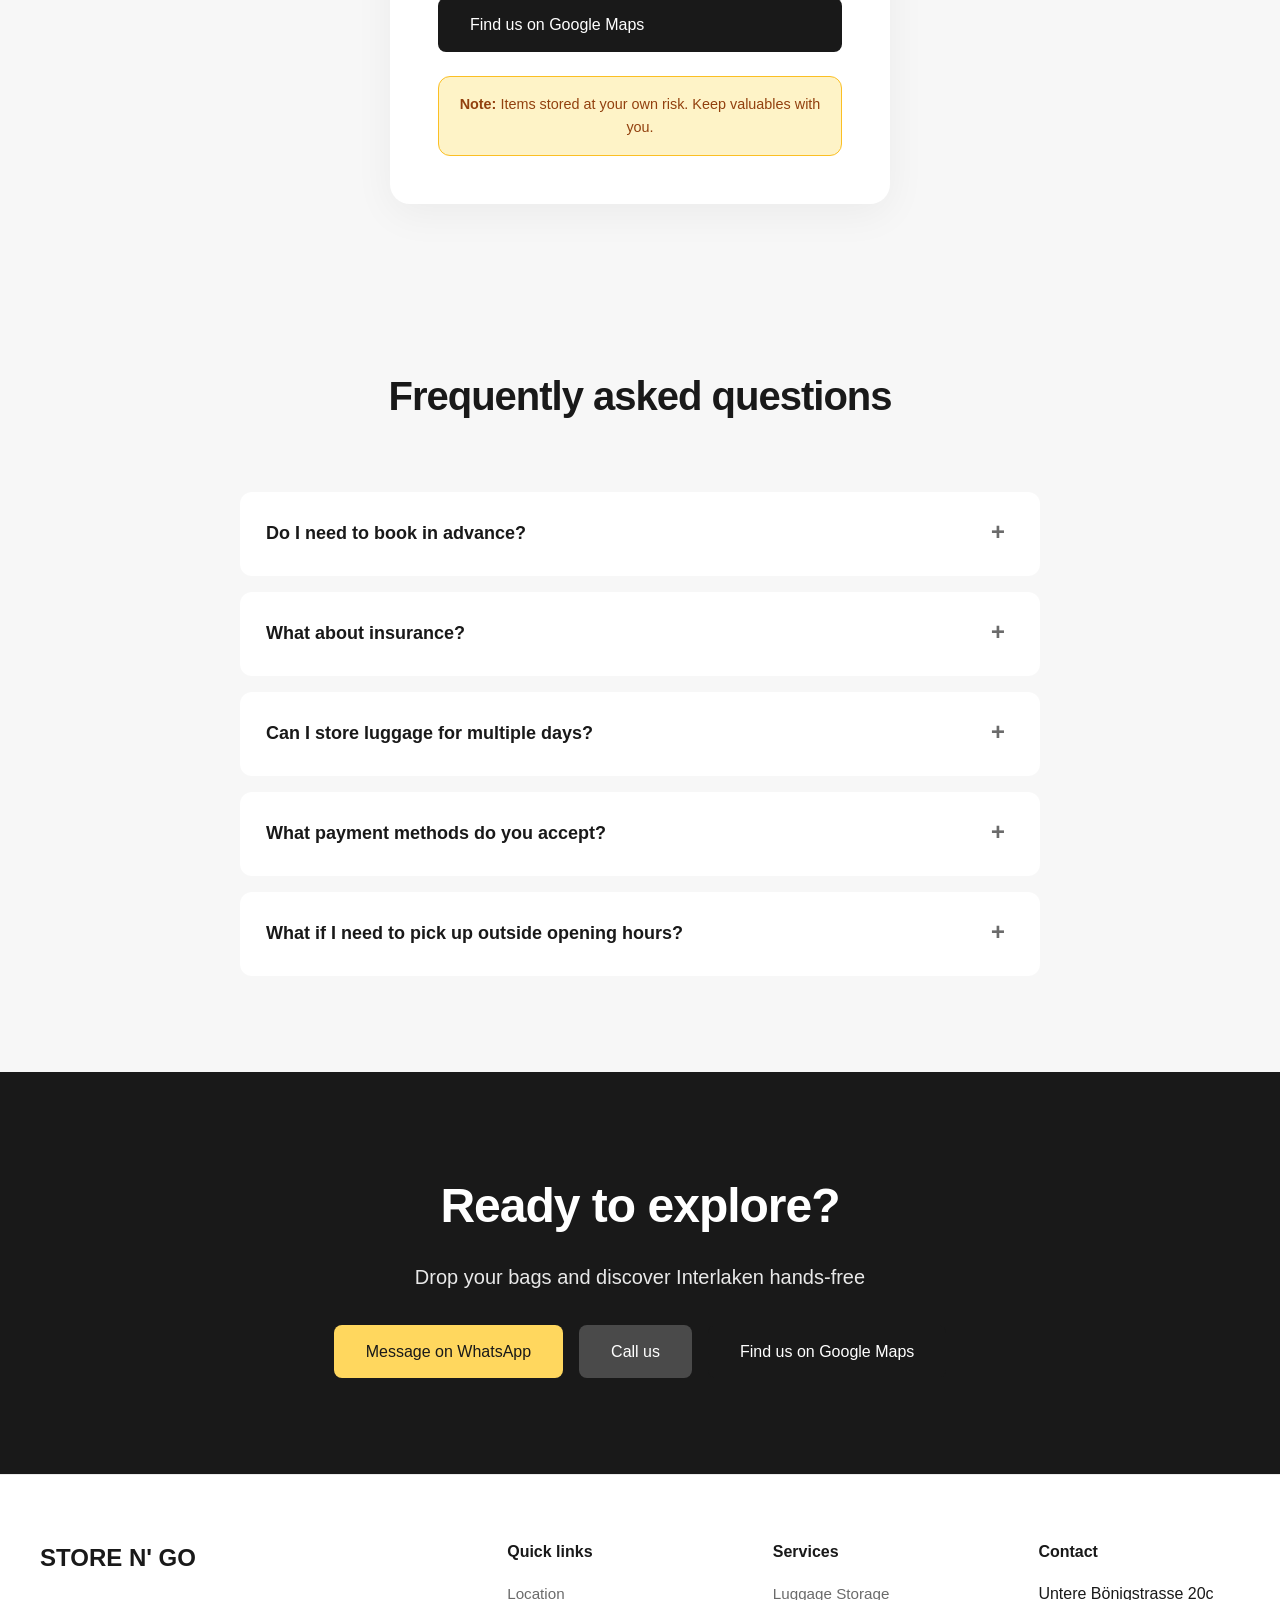
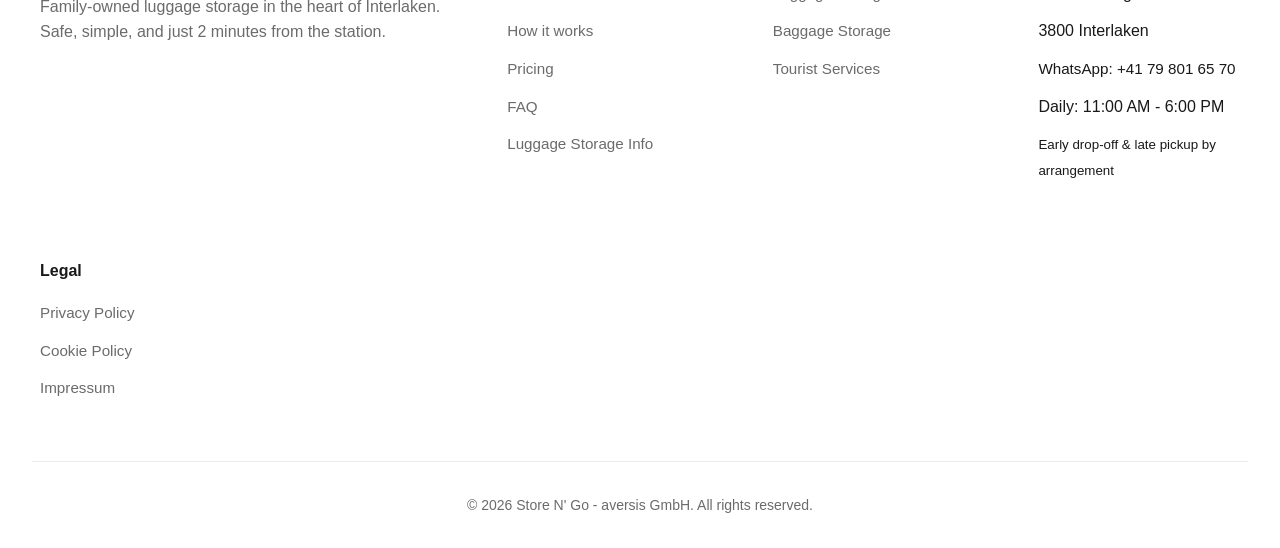
==== commit bdfe690a: "seo: 'No booking needed' -> 'Book online or just walk in' (alle Sprachen) Google zeigte in den Suche" ====
--- a/index.html
+++ b/index.html
@@ -6,7 +6,7 @@
     <meta name="mobile-web-app-capable" content="yes">
     <meta name="apple-mobile-web-app-capable" content="yes">
     <title>Luggage Storage Interlaken | Store N' Go - From CHF 10 Small Bags Free | 2 Min from Station</title>
-    <meta name="description" content="Luggage storage Interlaken - CHF 10/bag. 2 min from Interlaken Ost station. No booking needed. Open daily 11am-6pm. 5-star rated family business. Drop your bags & explore!">
+    <meta name="description" content="Luggage storage Interlaken - CHF 10/bag. 2 min from Interlaken Ost station. Book online or just walk in. Open daily 11am-6pm. 5-star rated family business. Drop your bags & explore!">
     <meta name="keywords" content="luggage storage interlaken, baggage storage interlaken, interlaken luggage storage, luggage storage interlaken ost, bag storage interlaken, interlaken baggage storage, gepäckaufbewahrung interlaken, luggage lockers interlaken, suitcase storage interlaken, left luggage interlaken, luggage storage near me interlaken, where to leave luggage interlaken">
 
     <!-- SEO Geographic Meta Tags -->
@@ -58,7 +58,7 @@
     <!-- Twitter Card -->
     <meta name="twitter:card" content="summary_large_image">
     <meta name="twitter:title" content="Luggage Storage Interlaken | Store N' Go">
-    <meta name="twitter:description" content="CHF 10/bag. 2 min from Interlaken Ost. No booking needed. Open daily 11am-6pm.">
+    <meta name="twitter:description" content="CHF 10/bag. 2 min from Interlaken Ost. Book online or just walk in. Open daily 11am-6pm.">
     <meta name="twitter:image" content="https://store-n-go.com/store-building.jpg">
 
     <!-- Schema.org Structured Data -->
@@ -94,17 +94,12 @@
         "aggregateRating": {
             "@type": "AggregateRating",
             "ratingValue": "5.0",
-            "reviewCount": "20"
+            "reviewCount": "43"
         },
         "description": "Safe luggage storage just 2 minutes from Interlaken Ost station. CHF 10 per bag. Early drop-off and late pickup possible by arrangement.",
         "image": "https://store-n-go.com/store-building.jpg",
         "sameAs": [
-            "https://wa.me/41798016570",
-            "https://storengo.ch",
-            "https://luggage-storage.ch",
-            "https://interlaken-luggage.ch",
-            "https://luggage-storage-interlaken.ch",
-            "https://interlaken-storage.ch"
+            "https://wa.me/41798016570"
         ],
         "availableLanguage": ["en", "de", "fr", "it", "es"],
         "serviceArea": {
@@ -143,11 +138,6 @@
         "alternateName": ["StoreNGo", "Store'N'Go", "Store-N-Go", "Luggage Storage Interlaken"],
         "url": "https://store-n-go.com",
         "sameAs": [
-            "https://storengo.ch",
-            "https://luggage-storage.ch",
-            "https://interlaken-luggage.ch",
-            "https://luggage-storage-interlaken.ch",
-            "https://interlaken-storage.ch",
             "https://wa.me/41798016570"
         ],
         "serves": {
@@ -173,7 +163,7 @@
                 "name": "Do I need to book in advance for luggage storage in Interlaken?",
                 "acceptedAnswer": {
                     "@type": "Answer",
-                    "text": "No booking necessary! Just walk in during our opening hours (11am - 6pm daily). We always have space available."
+                    "text": "Both work: book online to secure your spot, or just walk in during our opening hours (11am - 6pm daily). We always have space available."
                 }
             },
             {
@@ -265,7 +255,7 @@
             <h1>Luggage Storage <span>Interlaken</span></h1>
             <p class="hero-subtitle">
                 Best <strong>luggage storage Interlaken</strong> just 2 minutes from Interlaken Ost station.<br>
-                Simple pricing. No booking needed. Family-owned <strong>baggage storage service</strong>.
+                Simple pricing. Book online or just walk in. Family-owned <strong>baggage storage service</strong>.
             </p>
             <div style="background: var(--yellow); color: var(--dark); padding: 0.75rem 1.5rem; border-radius: 12px; margin-bottom: 2rem; font-weight: 600; display: inline-block;">
                 Daily 11:00 AM - 6:00 PM
@@ -310,7 +300,7 @@
                     <span style="font-size: 1.8rem; line-height: 1;">⭐</span>
                 </div>
                 <h3>5.0 rating</h3>
-                <p>20+ reviews on Google</p>
+                <p>40+ reviews on Google</p>
             </div>
         </div>
     </section>
@@ -426,7 +416,7 @@
         <div class="services-grid">
             <div class="service-card">
                 <h3>1. Drop off</h3>
-                <p>Walk in anytime during opening hours. No booking needed. We'll take your details and give you a numbered receipt.</p>
+                <p>Book online to secure your spot, or just walk in during opening hours. We'll take your details and give you a numbered receipt.</p>
             </div>
             <div class="service-card">
                 <h3>2. Explore</h3>
@@ -456,7 +446,7 @@
 
             <ul class="price-features">
                 <li><span class="check">✓</span> Any size luggage</li>
-                <li><span class="check">✓</span> No booking required</li>
+                <li><span class="check">✓</span> Book online or walk in</li>
                 <li><span class="check">✓</span> Cash or card payment</li>
                 <li><span class="check">✓</span> WhatsApp support</li>
                 <li><span class="check">✓</span> Family-owned service</li>
@@ -491,7 +481,7 @@
                     <span class="faq-toggle">+</span>
                 </div>
                 <div class="faq-answer">
-                    No booking necessary! Just walk in during our opening hours (11am - 6pm daily). We always have space available.
+                    Both work: book online to secure your spot, or just walk in during our opening hours (11am - 6pm daily). We always have space available.
                 </div>
             </div>
 
